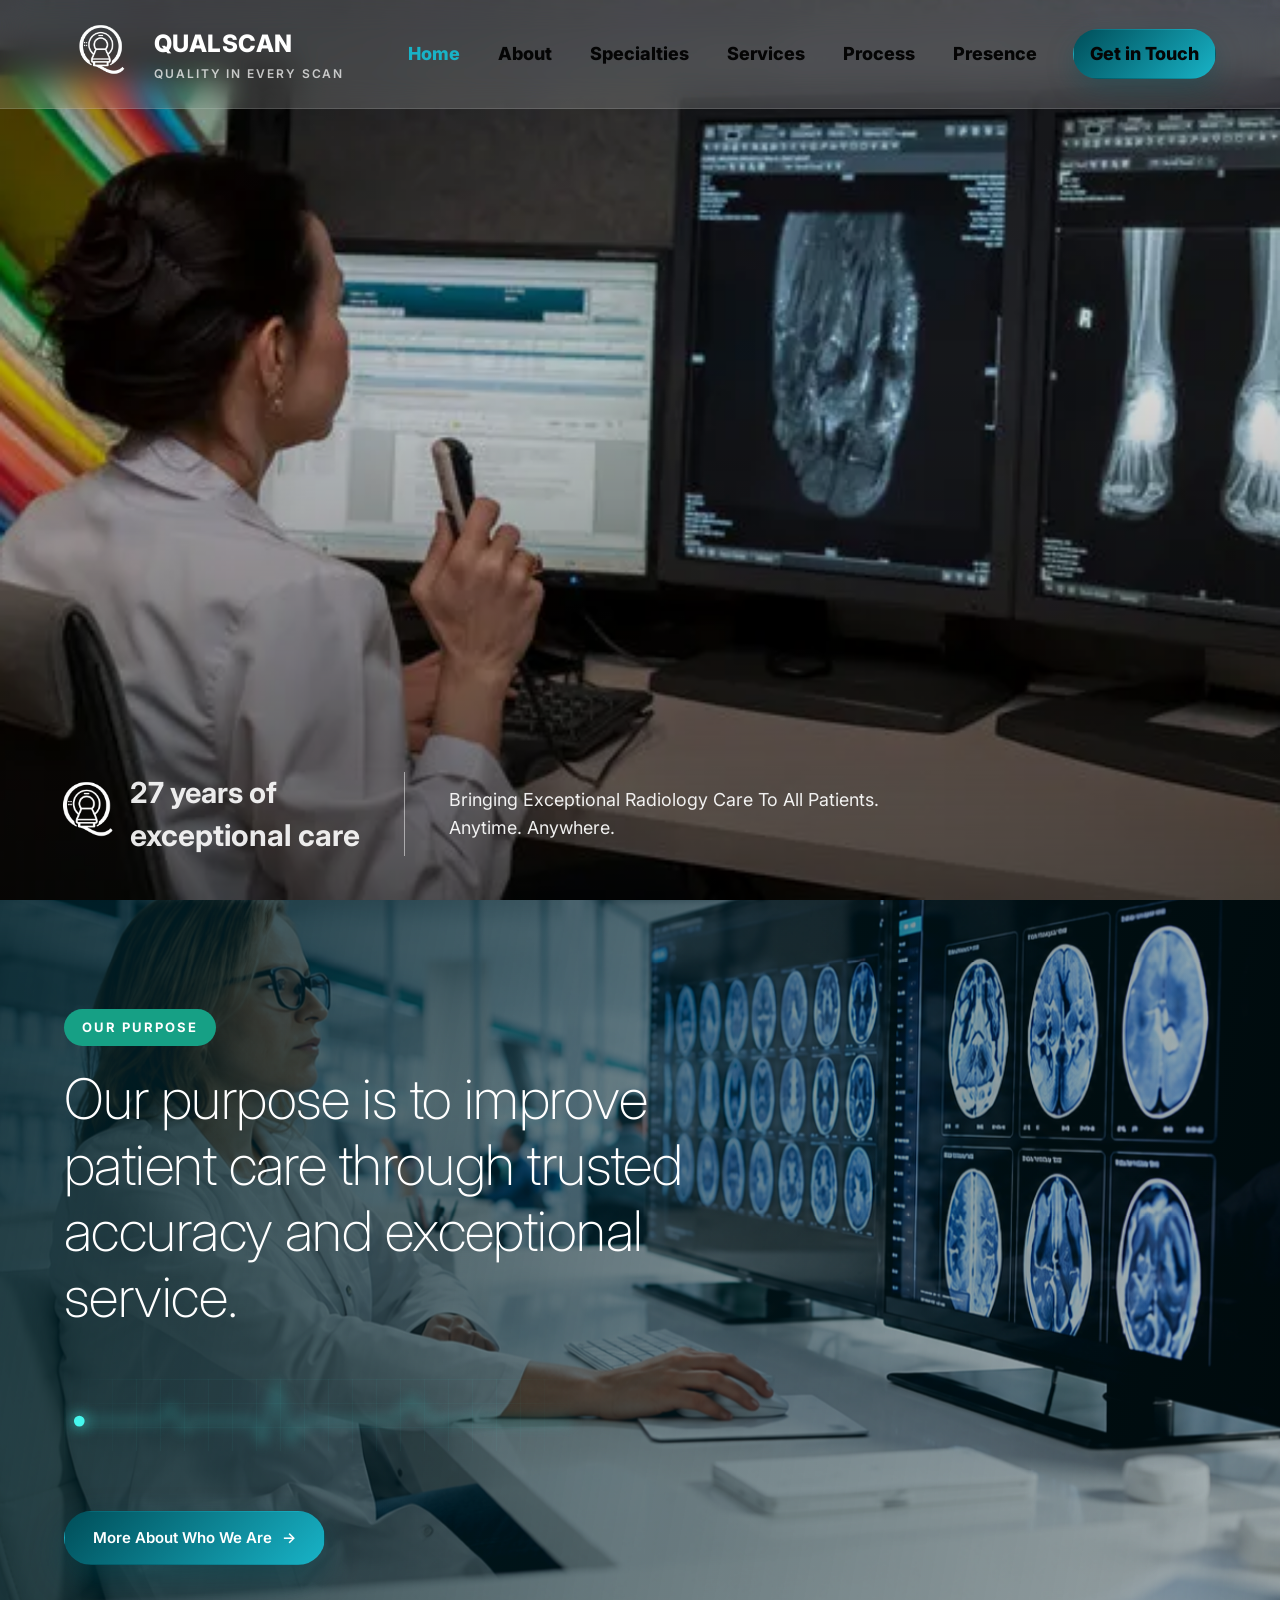
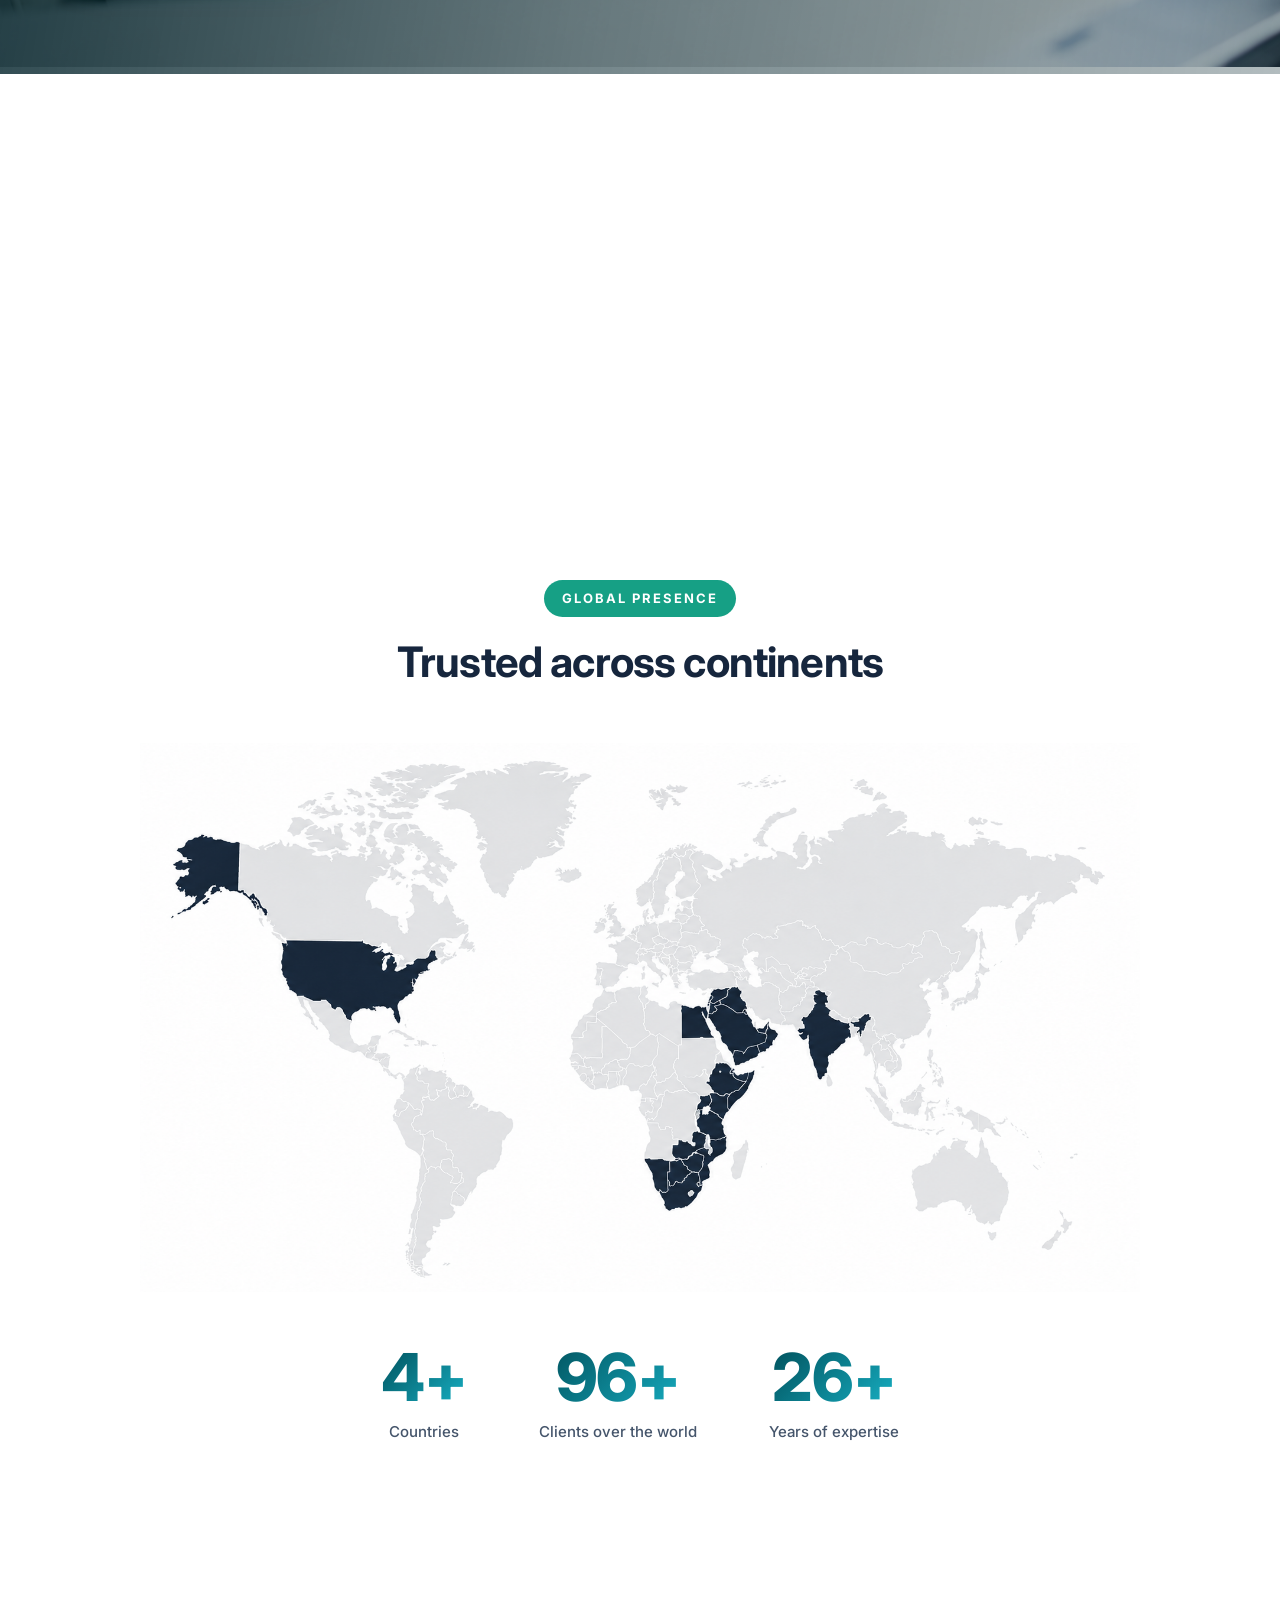
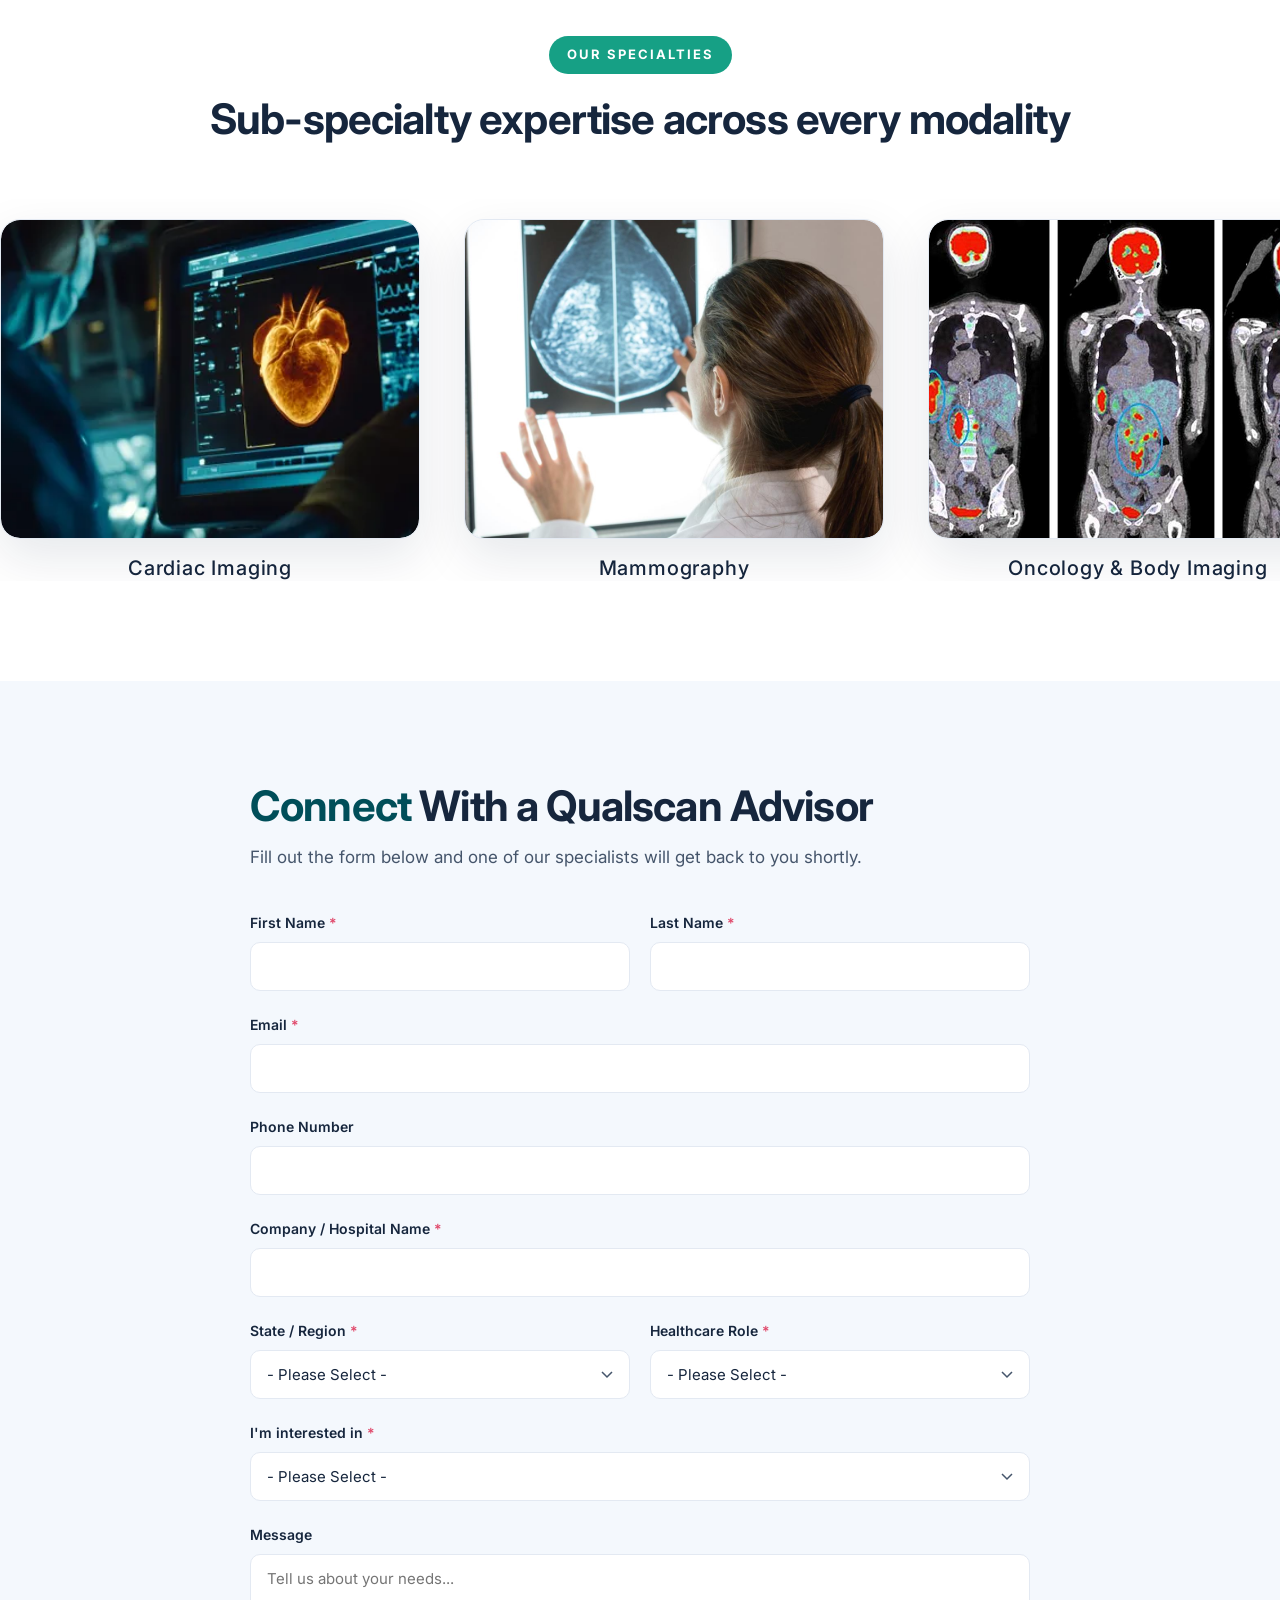
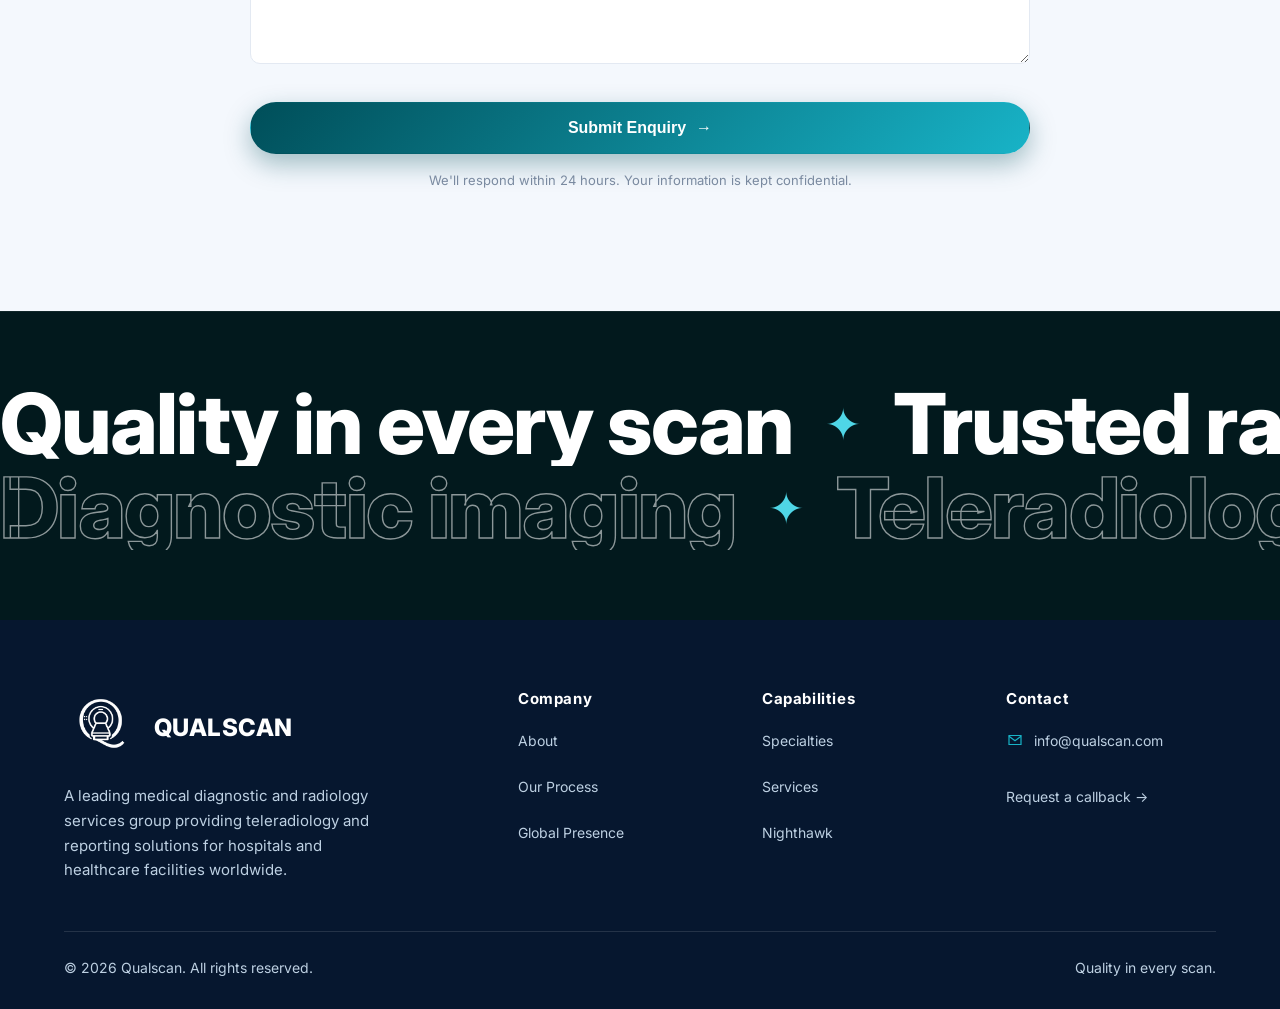
==== index.html @ 41ac0d3b "Remove back-to-top link from index.html Removed the back-to-top link from the body." ====
<!DOCTYPE html>
<html lang="en">
<head>
  <meta charset="UTF-8" />
  <meta name="viewport" content="width=device-width, initial-scale=1.0" />
  <title>Qualscan — Teleradiology & Diagnostic Imaging | Quality in Every Scan</title>
  <meta name="description" content="Qualscan is a leading medical diagnostic and radiology services group providing diagnostic imaging, teleradiology, reporting services and radiology solutions for hospitals and healthcare facilities worldwide." />
  <link rel="preconnect" href="https://fonts.googleapis.com" />
  <link rel="preconnect" href="https://fonts.gstatic.com" crossorigin />
  <link href="https://fonts.googleapis.com/css2?family=Inter:wght@200;300;400;500;600;700;800&display=swap" rel="stylesheet" />
  <link rel="stylesheet" href="css/style.css?v=53" />
</head>
<body>

  <!-- ============ HEADER ============ -->
  <header class="site-header">
    <div class="container nav">
      <a href="index.html" class="brand">
        <span class="brand-mark brand-mark--logo" aria-hidden="true">
          <img src="assets/logo 3.png" alt="Qualscan logo" />
        </span>
        <span>Qualscan<small>Quality in every scan</small></span>
      </a>
      <nav class="nav-links" aria-label="Primary">
        <a href="index.html">Home</a>
        <a href="about.html">About</a>
        <a href="specialties.html">Specialties</a>
        <a href="services.html">Services</a>
        <a href="process.html">Process</a>
        <a href="presence.html">Presence</a>
        <span class="nav-cta"><a class="btn btn--primary" href="contact.html">Get in Touch</a></span>
      </nav>
      <button class="nav-toggle" aria-label="Toggle menu" aria-expanded="false"><span></span><span></span><span></span></button>
    </div>
  </header>

  <!-- ============ HERO (clean, full-brightness video) ============ -->
  <section class="hero hero--clean">
    <div class="hero-media">
      <div class="hero-fallback"></div>
      <video id="heroVideo" autoplay muted loop playsinline webkit-playsinline preload="auto" poster="assets/stock-radiology.webp">
        <source src="assets/0622(1).mp4" type="video/mp4" />
      </video>
    </div>
    <div class="hero-content">
      <div class="anniversary">
        <img src="assets/logo 3.png" alt="Qualscan" />
        <strong>27 years of</strong>
        <span>exceptional care</span>
      </div>
      <div class="hero-rule"></div>
      <p>Bringing Exceptional Radiology Care To All Patients.<br />Anytime. Anywhere.</p>
    </div>
  </section>

  <!-- ============ PARALLAX IMAGE SECTION ============ -->
  <section class="parallax-section" aria-label="Our purpose">
    <div class="parallax-bg" data-parallax style="background-image:url('assets/female-neurology-and-radiology-doctor-studies-brain-scan (2).png')"></div>
    <div class="parallax-veil"></div>
    <div class="container parallax-content">
      <div data-reveal>
        <span class="eyebrow eyebrow--light">Our Purpose</span>
        <h2>Our purpose is to improve patient care through trusted accuracy and exceptional service.</h2>
        <div class="ecg-wrap" aria-label="Cardiac graph line">
          <div class="scan-light"></div>
          <svg viewBox="0 0 680 140" role="img" aria-label="Animated ECG heartbeat line">
            <path class="ecg-glow" d="M20 78 H110 L126 78 L140 58 L156 88 L172 78 H235 L248 78 L260 105 L278 28 L296 104 L315 78 H410 L432 78 L455 48 L482 78 H520 L538 72 L554 78 H640 L660 78"></path>
            <path class="ecg-line" d="M20 78 H110 L126 78 L140 58 L156 88 L172 78 H235 L248 78 L260 105 L278 28 L296 104 L315 78 H410 L432 78 L455 48 L482 78 H520 L538 72 L554 78 H640 L660 78"></path>
            <circle class="pulse-dot" r="7"></circle>
          </svg>
        </div>
        <a href="about.html" class="btn btn--primary parallax-cta">More About Who We Are <span class="arrow">→</span></a>
      </div>
    </div>
  </section>

  <!-- ============ REPORTING EXCELLENCE — premium healthcare stats ============ -->
  <section class="er-stat-section" id="statsSection" aria-label="Company statistics">
    <div class="container">
      <div class="row">
        <div class="stat-item">
          <div class="er-stat-wrap stat-1">
            <span class="er-stat-icon"><svg viewBox="0 0 24 24" fill="none" stroke="currentColor" stroke-width="1.8" stroke-linecap="round" stroke-linejoin="round"><path d="M12 3c3.5 4.5 6 7.5 6 11a6 6 0 0 1-12 0c0-3.5 2.5-6.5 6-11z"/></svg></span>
            <div class="er-stat-content">
              <h3 class="stat-number" data-target="30" data-suffix=" min">0 min</h3>
              <span class="stat-label">Preliminary Wet Reads</span>
            </div>
          </div>
        </div>
        <div class="stat-item">
          <div class="er-stat-wrap stat-2">
            <span class="er-stat-icon"><svg viewBox="0 0 24 24" fill="none" stroke="currentColor" stroke-width="1.8" stroke-linecap="round" stroke-linejoin="round"><path d="M7 3h7l4 4v14H7z"/><path d="M8 12h7M8 16h5"/></svg></span>
            <div class="er-stat-content">
              <h3 class="stat-number" data-target="60" data-suffix=" min">0 min</h3>
              <span class="stat-label">Final Reports</span>
            </div>
          </div>
        </div>
        <div class="stat-item">
          <div class="er-stat-wrap stat-3">
            <span class="er-stat-icon"><svg viewBox="0 0 24 24" fill="none" stroke="currentColor" stroke-width="1.8" stroke-linecap="round" stroke-linejoin="round"><path d="M12 3l7 3v5c0 4.5-3 7.5-7 9-4-1.5-7-4.5-7-9V6z"/></svg></span>
            <div class="er-stat-content">
              <h3 class="stat-number" data-target="24" data-suffix="/7">0/7</h3>
              <span class="stat-label">Emergency Nighthawk Coverage</span>
            </div>
          </div>
        </div>
        <div class="stat-item">
          <div class="er-stat-wrap stat-4">
            <span class="er-stat-icon"><svg viewBox="0 0 24 24" fill="none" stroke="currentColor" stroke-width="1.8" stroke-linecap="round" stroke-linejoin="round"><rect x="4" y="5" width="16" height="16" rx="2"/><path d="M4 10h16M8 3v4M16 3v4"/></svg></span>
            <div class="er-stat-content">
              <h3 class="stat-number" data-target="365" data-suffix="+">0+</h3>
              <span class="stat-label">Days a Year Availability</span>
            </div>
          </div>
        </div>
      </div>
    </div>
  </section>

  <!-- ============ GLOBAL PRESENCE — auto-scrolling map carousel ============ -->
  <section class="section world-section">
    <div class="container">
      <div class="section-head section-head--center" data-reveal>
        <span class="eyebrow">Global Presence</span>
        <h2 class="section-title">Trusted across continents</h2>
      </div>
      <div class="world-map" data-reveal>
        <img src="assets/world map.png" alt="Qualscan global coverage world map" />
      </div>
      <div class="world-stats" data-reveal>
        <div class="world-stat">
          <div class="world-stat__num"><span data-count="4" data-suffix="+">0</span></div>
          <div class="world-stat__label">Countries</div>
        </div>
        <div class="world-stat">
          <div class="world-stat__num"><span data-count="100" data-suffix="+">0</span></div>
          <div class="world-stat__label">Clients over the world</div>
        </div>
        <div class="world-stat">
          <div class="world-stat__num"><span data-count="27" data-suffix="+">0</span></div>
          <div class="world-stat__label">Years of expertise</div>
        </div>
      </div>
    </div>
  </section>

  <!-- ============ SPECIALTIES — auto-scrolling carousel ============ -->
  <section class="section spec-carousel-section">
    <div class="container">
      <div class="section-head section-head--center" data-reveal>
        <span class="eyebrow">Our Specialties</span>
        <h2 class="section-title">Sub-specialty expertise across every modality</h2>
      </div>
    </div>
    <div class="spec-carousel" aria-label="Our specialties">
      <div class="spec-track">
        <!-- First set -->
        <div class="spec-slide">
          <div class="spec-slide__img"><img src="assets/cardiac imaging.webp" alt="Cardiac Imaging" /></div>
          <h3 class="spec-slide__name">Cardiac Imaging</h3>
        </div>
        <div class="spec-slide">
          <div class="spec-slide__img"><img src="assets/Mammography image.jpg" alt="Mammography" /></div>
          <h3 class="spec-slide__name">Mammography</h3>
        </div>
        <div class="spec-slide">
          <div class="spec-slide__img"><img src="assets/Oncology & Body Imaging.jpg" alt="Oncology & Body Imaging" /></div>
          <h3 class="spec-slide__name">Oncology & Body Imaging</h3>
        </div>
        <div class="spec-slide">
          <div class="spec-slide__img"><img src="assets/Musculoskeletal (MSK) image.jpg" alt="Musculoskeletal (MSK)" /></div>
          <h3 class="spec-slide__name">Musculoskeletal (MSK)</h3>
        </div>
        <div class="spec-slide">
          <div class="spec-slide__img"><img src="assets/Neuroradiology image.jpg" alt="Neuroradiology" /></div>
          <h3 class="spec-slide__name">Neuroradiology</h3>
        </div>
        <div class="spec-slide">
          <div class="spec-slide__img"><img src="assets/Radiography image.jpg" alt="Radiography" /></div>
          <h3 class="spec-slide__name">Radiography</h3>
        </div>
        <div class="spec-slide">
          <div class="spec-slide__img"><img src="assets/Ultrasound & Doppler.jpg" alt="Ultrasound & Doppler" /></div>
          <h3 class="spec-slide__name">Ultrasound & Doppler</h3>
        </div>
        <!-- Duplicate set for seamless infinite loop -->
        <div class="spec-slide">
          <div class="spec-slide__img"><img src="assets/cardiac imaging.webp" alt="Cardiac Imaging" /></div>
          <h3 class="spec-slide__name">Cardiac Imaging</h3>
        </div>
        <div class="spec-slide">
          <div class="spec-slide__img"><img src="assets/Mammography image.jpg" alt="Mammography" /></div>
          <h3 class="spec-slide__name">Mammography</h3>
        </div>
        <div class="spec-slide">
          <div class="spec-slide__img"><img src="assets/Oncology & Body Imaging.jpg" alt="Oncology & Body Imaging" /></div>
          <h3 class="spec-slide__name">Oncology & Body Imaging</h3>
        </div>
        <div class="spec-slide">
          <div class="spec-slide__img"><img src="assets/Musculoskeletal (MSK) image.jpg" alt="Musculoskeletal (MSK)" /></div>
          <h3 class="spec-slide__name">Musculoskeletal (MSK)</h3>
        </div>
        <div class="spec-slide">
          <div class="spec-slide__img"><img src="assets/Neuroradiology image.jpg" alt="Neuroradiology" /></div>
          <h3 class="spec-slide__name">Neuroradiology</h3>
        </div>
        <div class="spec-slide">
          <div class="spec-slide__img"><img src="assets/Radiography image.jpg" alt="Radiography" /></div>
          <h3 class="spec-slide__name">Radiography</h3>
        </div>
        <div class="spec-slide">
          <div class="spec-slide__img"><img src="assets/Ultrasound & Doppler.jpg" alt="Ultrasound & Doppler" /></div>
          <h3 class="spec-slide__name">Ultrasound & Doppler</h3>
        </div>
      </div>
    </div>
  </section>

  <!-- ============ LEAD CAPTURE FORM ============ -->
  <section class="section lead-section" id="leadForm">
    <div class="container">
      <div class="lead-wrap" data-reveal>
        <div class="lead-header">
          <h2><span class="highlight">Connect</span> With a Qualscan Advisor</h2>
          <p>Fill out the form below and one of our specialists will get back to you shortly.</p>
        </div>
        <form class="lead-form-grid" id="homeLeadForm" novalidate>
          <div class="form-row">
            <div class="field">
              <label for="lf-fname">First Name <span class="req">*</span></label>
              <input type="text" id="lf-fname" name="first_name" required />
            </div>
            <div class="field">
              <label for="lf-lname">Last Name <span class="req">*</span></label>
              <input type="text" id="lf-lname" name="last_name" required />
            </div>
          </div>
          <div class="field">
            <label for="lf-email">Email <span class="req">*</span></label>
            <input type="email" id="lf-email" name="email" required />
          </div>
          <div class="field">
            <label for="lf-phone">Phone Number</label>
            <input type="tel" id="lf-phone" name="phone" />
          </div>
          <div class="field">
            <label for="lf-company">Company / Hospital Name <span class="req">*</span></label>
            <input type="text" id="lf-company" name="company" required />
          </div>
          <div class="form-row">
            <div class="field">
              <label for="lf-region">State / Region <span class="req">*</span></label>
              <select id="lf-region" name="region" required>
                <option value="" disabled selected>- Please Select -</option>
                <option>India</option>
                <option>Middle East</option>
                <option>Africa</option>
                <option>United States</option>
                <option>Other</option>
              </select>
            </div>
            <div class="field">
              <label for="lf-role">Healthcare Role <span class="req">*</span></label>
              <select id="lf-role" name="role" required>
                <option value="" disabled selected>- Please Select -</option>
                <option>Radiologist</option>
                <option>Hospital Administrator</option>
                <option>Referring Physician</option>
                <option>IT / PACS Manager</option>
                <option>Other</option>
              </select>
            </div>
          </div>
          <div class="field">
            <label for="lf-interest">I'm interested in <span class="req">*</span></label>
            <select id="lf-interest" name="interest" required>
              <option value="" disabled selected>- Please Select -</option>
              <option>Teleradiology Reporting</option>
              <option>Nighthawk / Emergency Coverage</option>
              <option>Sub-specialty Reads</option>
              <option>Full Radiology Outsourcing</option>
              <option>Partnership Enquiry</option>
              <option>Other</option>
            </select>
          </div>
          <div class="field">
            <label for="lf-msg">Message</label>
            <textarea id="lf-msg" name="message" rows="4" placeholder="Tell us about your needs..."></textarea>
          </div>
          <button type="submit" class="btn btn--primary btn--full">Submit Enquiry <span class="arrow">→</span></button>
          <p class="form-note">We'll respond within 24 hours. Your information is kept confidential.</p>
        </form>
        <!-- Success state -->
        <div class="form-success" id="homeFormSuccess">
          <div class="check"><svg viewBox="0 0 24 24" fill="none"><path d="M5 13l4 4L19 7" stroke="currentColor" stroke-width="2.5" stroke-linecap="round" stroke-linejoin="round"/></svg></div>
          <h3>Thank you!</h3>
          <p>Your enquiry has been received. A Qualscan advisor will contact you shortly.</p>
        </div>
      </div>
    </div>
  </section>

  <!-- ============ KINETIC MARQUEE — large animated statement ============ -->
  <section class="marquee-section">
    <div class="marquee" aria-hidden="true">
      <div class="marquee-track">
        <span>Quality in every scan</span><span class="sep">✦</span>
        <span>Trusted radiology</span><span class="sep">✦</span>
        <span>Reporting around the clock</span><span class="sep">✦</span>
        <span>Care without borders</span><span class="sep">✦</span>
        <span>Quality in every scan</span><span class="sep">✦</span>
        <span>Trusted radiology</span><span class="sep">✦</span>
        <span>Reporting around the clock</span><span class="sep">✦</span>
        <span>Care without borders</span><span class="sep">✦</span>
      </div>
    </div>
    <div class="marquee marquee--reverse" aria-hidden="true">
      <div class="marquee-track">
        <span class="outline">Diagnostic imaging</span><span class="sep">✦</span>
        <span class="outline">Teleradiology</span><span class="sep">✦</span>
        <span class="outline">Sub-specialty reads</span><span class="sep">✦</span>
        <span class="outline">Every interaction counts</span><span class="sep">✦</span>
        <span class="outline">Diagnostic imaging</span><span class="sep">✦</span>
        <span class="outline">Teleradiology</span><span class="sep">✦</span>
        <span class="outline">Sub-specialty reads</span><span class="sep">✦</span>
        <span class="outline">Every interaction counts</span><span class="sep">✦</span>
      </div>
    </div>
  </section>

  <!-- ============ FOOTER ============ -->
  <footer class="site-footer">
    <div class="container">
      <div class="footer-grid">
        <div class="footer-about">
          <div class="brand">
            <span class="brand-mark brand-mark--logo" aria-hidden="true"><img src="assets/logo 3.png" alt="Qualscan logo" /></span>
            <span>Qualscan</span>
          </div>
          <p>A leading medical diagnostic and radiology services group providing teleradiology and reporting solutions for hospitals and healthcare facilities worldwide.</p>
        </div>
        <div class="footer-col">
          <h4>Company</h4>
          <a href="about.html">About</a>
          <a href="process.html">Our Process</a>
          <a href="presence.html">Global Presence</a>
        </div>
        <div class="footer-col">
          <h4>Capabilities</h4>
          <a href="specialties.html">Specialties</a>
          <a href="services.html">Services</a>
          <a href="services.html">Nighthawk</a>
        </div>
        <div class="footer-col footer-contact">
          <h4>Contact</h4>
          <a href="mailto:info@qualscan.com"><svg viewBox="0 0 24 24" fill="none"><path d="M4 6h16v12H4z" stroke="currentColor" stroke-width="1.6"/><path d="M4 7l8 6 8-6" stroke="currentColor" stroke-width="1.6"/></svg> info@qualscan.com</a>
          <a href="contact.html" style="margin-top:10px;">Request a callback →</a>
        </div>
      </div>
      <div class="footer-bottom">
        <span>© <span id="year">2026</span> Qualscan. All rights reserved.</span>
        <span>Quality in every scan.</span>
      </div>
    </div>
  </footer>

  <script src="js/main.js?v=18"></script>
  <script src="js/home.js?v=34"></script>
<script>
  document.querySelectorAll(".stat-number[data-target]").forEach(counter => {
    const target = Number(counter.dataset.target);
    const suffix = counter.dataset.suffix || "";
    const duration = 2000;
    const startTime = performance.now();

    function updateCounter(now) {
      const progress = Math.min((now - startTime) / duration, 1);
      const current = Math.floor(progress * target);

      counter.textContent = current + suffix;

      if (progress < 1) {
        requestAnimationFrame(updateCounter);
      } else {
        counter.textContent = target + suffix;
      }
    }

    requestAnimationFrame(updateCounter);
  });
</script>
</body>
</html>
---- css/style.css ----
/* ============================================================
   QUALSCAN — Teleradiology & Diagnostic Imaging
   Global design systemvb
   ============================================================ */

:root {
  /* Brand palette — medical blue / teal */
  --c-navy: #00363e;
  --c-navy-2: #004e59;
  --c-blue: #004e59;
  --c-blue-light: #0a6f7c;
  --c-teal: #18b3c7;
  --c-teal-light: #4fd6e6;
  --c-cyan-glow: #5de0f0;
  --c-ink: #16263d;
  --c-body: #45556b;
  --c-muted: #7a8aa0;
  --c-line: #e3e9f2;
  --c-bg: #ffffff;
  --c-bg-alt: #f4f8fd;
  --c-bg-dark: #02191d;
  --c-white: #ffffff;

  --grad-primary: linear-gradient(135deg, #004e59 0%, #18b3c7 100%);
  --grad-dark: linear-gradient(135deg, #002129 0%, #004e59 100%);
  --grad-glow: linear-gradient(135deg, #0a6f7c 0%, #4fd6e6 100%);

  --shadow-sm: 0 2px 10px rgba(10, 31, 60, 0.06);
  --shadow-md: 0 12px 34px rgba(10, 31, 60, 0.10);
  --shadow-lg: 0 24px 60px rgba(10, 31, 60, 0.16);

  --radius: 16px;
  --radius-sm: 10px;
  --radius-lg: 26px;

  --container: 1200px;
  --ease: cubic-bezier(0.22, 1, 0.36, 1);

  --font: "Inter", "Segoe UI", system-ui, -apple-system, sans-serif;
}

/* ---------- Reset ---------- */
*, *::before, *::after { box-sizing: border-box; }
* { margin: 0; padding: 0; }
html { scroll-behavior: smooth; -webkit-text-size-adjust: 100%; }
body {
  font-family: var(--font);
  color: var(--c-body);
  background: var(--c-bg);
  line-height: 1.65;
  font-size: 16px;
  overflow-x: hidden;
}
img, video { max-width: 100%; display: block; }
a { color: inherit; text-decoration: none; }
ul { list-style: none; }
h1, h2, h3, h4 { color: var(--c-ink); line-height: 1.18; font-weight: 700; }

/* ---------- Layout ---------- */
.container { width: 100%; max-width: var(--container); margin: 0 auto; padding: 0 24px; }
.section { padding: 96px 0; position: relative; }
.section--alt { background: var(--c-bg-alt); }
.section--dark { background: var(--grad-dark); color: #c8d6ea; }
.section--dark h1, .section--dark h2, .section--dark h3, .section--dark h4 { color: #fff; }

.eyebrow {
  display: inline-block;
  background: #16a085;
  color: white;
  font-weight: 700;
  font-size: 13px;
  letter-spacing: 2px;
  text-transform: uppercase;
  padding: 8px 18px;
  border-radius: 999px;
  margin-bottom: 20px;
}

.eyebrow::before {
  display: none;
}
.section-title { font-size: clamp(28px, 4vw, 42px); margin-bottom: 18px; letter-spacing: -0.02em; }
.section-lead { font-size: 18px; color: var(--c-body); max-width: 720px; }
.section-head { margin-bottom: 56px; }
.section-head--center { text-align: center; }
.section-head--center .section-lead { margin-inline: auto; }

/* ---------- Buttons ---------- */
.btn {
  display: inline-flex; align-items: center; gap: 10px;
  font-weight: 600; font-size: 15px; padding: 14px 28px;
  border-radius: 999px; border: 1.5px solid transparent;
  cursor: pointer; transition: all 0.3s var(--ease); white-space: nowrap;
}
.btn--primary { background: var(--grad-primary); color: #fff; box-shadow: 0 10px 26px rgba(0, 78, 89, 0.35); }
.btn--primary:hover { transform: translateY(-3px); box-shadow: 0 16px 36px rgba(0, 78, 89, 0.45); }
.btn--ghost { background: transparent; color: #fff; border-color: rgba(255,255,255,0.55); }
.btn--ghost:hover { background: rgba(255,255,255,0.12); border-color: #fff; }
.btn--outline { background: transparent; color: var(--c-blue); border-color: var(--c-blue); }
.btn--outline:hover { background: var(--c-blue); color: #fff; }
.btn .arrow { transition: transform 0.3s var(--ease); }
.btn:hover .arrow { transform: translateX(4px); }

/* ============================================================
   Header / Navigation
   ============================================================ */
.site-header {
  position: fixed; top: 0; left: 0; right: 0; z-index: 1000;
  transition: background 0.35s var(--ease), box-shadow 0.35s var(--ease), padding 0.35s var(--ease);
  padding: 16px 0;
  /* Glassmorphism: semi-transparent + blurred, no color tint */
  background: rgba(255, 255, 255, 0.16);
  -webkit-backdrop-filter: blur(16px) saturate(140%);
  backdrop-filter: blur(16px) saturate(140%);
  border-bottom: 1px solid rgba(255, 255, 255, 0.14);
  
}
@media (min-width: 941px) {
  .site-header.header--solid {
    background: rgba(255, 255, 255, 0.28);
    border-bottom-color: rgba(0, 78, 89, 0.12);
    box-shadow: 0 8px 24px rgba(10, 31, 60, 0.08);
  }
}
.site-header.is-scrolled {
   background: rgba(255, 255, 255, 0.72);
  -webkit-backdrop-filter: blur(18px) saturate(150%);
  backdrop-filter: blur(18px) saturate(150%);
  box-shadow: var(--shadow-sm);
  border-bottom-color: rgba(0, 78, 89, 0.10);
  padding: 12px 0;
}
.nav { display: flex; align-items: center; justify-content: space-between; }
.brand { display: flex; align-items: center; gap: 14px; font-weight: 800; font-size: 24px; letter-spacing: 0.02em; color: #fff; text-transform: uppercase; }
.is-scrolled .brand, .header--solid .brand { color: var(--c-navy); }
.brand-mark {
  width: 40px; height: 40px; border-radius: 11px; display: grid; place-items: center;
  background: var(--grad-primary); color: #fff; box-shadow: 0 8px 18px rgba(0,78,89,0.4);
}
.brand-mark svg { width: 22px; height: 22px; }
/* Logo shown directly on the teal bar — no white box */
.brand-mark--logo { background: transparent; padding: 0; overflow: visible; box-shadow: none; width: 76px; height: 76px; border-radius: 0; }
.brand-mark--logo img { width: 100%; height: 100%; object-fit: contain; display: block; }
.brand small { display: block; font-size: 12px; font-weight: 600; letter-spacing: 0.16em; text-transform: uppercase; opacity: 0.72; }

.nav-links { display: flex; align-items: center; gap: 6px; }
.nav-links a {
  font-size: 18px; font-weight: 800; color: #050505;
  padding: 9px 16px; border-radius: 999px; transition: all 0.25s var(--ease);
}
.is-scrolled .nav-links a, .header--solid .nav-links a { color: #050505; }
.nav-links a:hover, .nav-links a.active { color: var(--c-teal); }
.is-scrolled .nav-links a.active, .header--solid .nav-links a.active { color: var(--c-blue); }
.nav-cta { margin-left: 14px; }

.nav-toggle {
  display: none; width: 44px; height: 44px; border: none; background: transparent;
  cursor: pointer; flex-direction: column; gap: 5px; align-items: center; justify-content: center;
}
.nav-toggle span { width: 24px; height: 2px; background: #fff; border-radius: 2px; transition: all 0.3s var(--ease); }
.is-scrolled .nav-toggle span, .header--solid .nav-toggle span { background: var(--c-navy); }
.nav-toggle.is-open span:nth-child(1) { transform: translateY(7px) rotate(45deg); }
.nav-toggle.is-open span:nth-child(2) { opacity: 0; }
.nav-toggle.is-open span:nth-child(3) { transform: translateY(-7px) rotate(-45deg); }

@media (max-width: 940px) {
  .nav-toggle { display: flex; }
  /* Header stays teal while the menu is open */
  .site-header.menu-open { background: #fff; box-shadow: var(--shadow-sm); }
  .site-header.menu-open .brand { color: var(--c-navy); }
  .site-header.menu-open .nav-toggle span { background: var(--c-navy); }

  /* Solid full-width dropdown that slides down from below the header bar */
  .nav-links {
    position: fixed; top: 70px; left: 0; right: 0;
    background: #fff;
    flex-direction: column; align-items: stretch; gap: 2px;
    padding: 16px 24px 28px;
    box-shadow: 0 18px 40px rgba(10,31,60,0.16);
    border-top: 1px solid var(--c-line);
    transform: translateY(-130%);
    transition: transform 0.4s var(--ease);
    z-index: 998;
    max-height: calc(100vh - 70px);
    overflow-y: auto;
  }
  .nav-links.is-open { transform: translateY(0); }
  .nav-links a { color: #050505; padding: 14px 16px; border-radius: 12px; font-size: 18px; font-weight: 800; }
  .nav-links a:hover { background: var(--c-bg-alt); }
  .nav-cta { margin: 12px 0 0; }
  .nav-cta .btn { width: 100%; justify-content: center; }
}

/* ============================================================
   Hero
   ============================================================ */
.hero { position: relative; min-height: 100vh; display: flex; align-items: center; color: #fff; overflow: hidden; }
.hero-media { position: absolute; inset: 0; z-index: 0; }
.hero-media video, .hero-media img { width: 100%; height: 100%; object-fit: cover; }
.hero-media video { animation: heroZoom 24s ease-in-out infinite alternate; }
@keyframes heroZoom { from { transform: scale(1); } to { transform: scale(1.09); } }
@media (prefers-reduced-motion: reduce) { .hero-media video { animation: none; } }
.hero-media::after {
  content: ""; position: absolute; inset: 0;
  background: linear-gradient(115deg, rgba(0,33,41,0.92) 0%, rgba(0,33,41,0.72) 42%, rgba(0,78,89,0.45) 100%);
}
.hero-fallback {
  position: absolute; inset: 0;
  background: var(--grad-dark);
  background-image: linear-gradient(135deg, rgba(0,33,41,0.55), rgba(0,78,89,0.45)), url('../assets/stock-radiology.webp');
  background-size: cover;
  background-position: center;
  background-repeat: no-repeat;
}

/* Home hero — centered headline + bottom logo/anniversary block */
.hero--clean { display: block; align-items: initial; min-height: 100vh; }
.hero--clean .hero-fallback { display: none; }
.hero--clean .hero-media::after {
  background: linear-gradient(to bottom, rgba(0,0,0,0.30) 0%, rgba(0,0,0,0.12) 40%, rgba(0,0,0,0.62) 100%);
}
.hero--clean .scroll-cue { display: none; }

/* Centered headline (middle) */
.hero-title {
  position: absolute; z-index: 2;
  left: 50%; top: 50%;
  transform: translate(-50%, -50%);
  width: calc(100% - 56px);
  margin: 0;
  color: rgba(255,255,255,0.9);
  font-size: clamp(40px, 8vw, 92px);
  line-height: 1.18;
  font-weight: 300;
  letter-spacing: 0.12em;
  text-align: center;
  text-transform: uppercase;
  text-shadow: 0 0 18px rgba(255,255,255,0.4);
  opacity: 0;
  animation: heroFade 1.2s var(--ease) 0.2s forwards;
}

/* Bottom block: logo + anniversary + rule + tagline */
.hero-content {
  position: absolute; z-index: 2;
  left: 46px; right: 46px; bottom: 44px;
  display: flex; align-items: center; gap: 44px;
  opacity: 0;
  animation: heroIn 1s var(--ease) 0.45s forwards;
}
.anniversary {
  flex-shrink: 0;
  display: grid;
  grid-template-columns: 84px 1fr;
  align-items: center;
  color: rgba(255,255,255,0.9);
  line-height: 0.95;
}
.anniversary img { grid-row: span 2; width: 84px; height: 84px; object-fit: contain; }
.anniversary strong, .anniversary span { display: block; font-size: 29px; font-weight: 700; line-height: 1.0; }
.anniversary span { font-size: 30px; }
.hero-rule { width: 1px; align-self: stretch; min-height: 84px; background: rgba(255,255,255,0.5); }
.hero-content p { max-width: 480px; margin: 0; font-size: clamp(16px, 1.4vw, 19px); line-height: 1.55; color: rgba(255,255,255,0.92); }

@keyframes heroIn { from { opacity: 0; transform: translateY(26px); } to { opacity: 1; transform: none; } }
@keyframes heroFade { from { opacity: 0; } to { opacity: 1; } }
@media (prefers-reduced-motion: reduce) {
  .hero-title, .hero-content { opacity: 1; animation: none; }
}
.scroll-cue { position: absolute; bottom: 28px; left: 50%; transform: translateX(-50%); z-index: 2; color: rgba(255,255,255,0.7); font-size: 12px; letter-spacing: 0.2em; text-transform: uppercase; display: flex; flex-direction: column; align-items: center; gap: 10px; }
.scroll-cue .mouse { width: 22px; height: 36px; border: 2px solid rgba(255,255,255,0.5); border-radius: 12px; position: relative; }
.scroll-cue .mouse::before { content: ""; position: absolute; top: 6px; left: 50%; transform: translateX(-50%); width: 4px; height: 7px; background: #fff; border-radius: 2px; animation: wheel 1.8s infinite; }
@keyframes wheel { 0% { opacity: 0; transform: translate(-50%, 0); } 40% { opacity: 1; } 100% { opacity: 0; transform: translate(-50%, 12px); } }
@keyframes pulse { 0% { box-shadow: 0 0 0 0 rgba(79,214,230,0.7); } 70% { box-shadow: 0 0 0 12px rgba(79,214,230,0); } 100% { box-shadow: 0 0 0 0 rgba(79,214,230,0); } }

/* ============================================================
   Page hero (inner pages)
   ============================================================ */
.page-hero { position: relative; padding: 170px 0 80px; background: var(--grad-dark); color: #fff; overflow: hidden; }
.page-hero::before { content:""; position:absolute; right:-120px; top:-120px; width:420px; height:420px; background: radial-gradient(circle, rgba(24,179,199,0.35), transparent 70%); }
.page-hero::after { content:""; position:absolute; left:-100px; bottom:-160px; width:380px; height:380px; background: radial-gradient(circle, rgba(0,78,89,0.4), transparent 70%); }
.page-hero .container { position: relative; z-index: 2; }
.page-hero h1 { color:#fff; font-size: clamp(32px, 5vw, 52px); letter-spacing:-0.02em; margin-bottom:16px; }
.page-hero p { font-size: 18px; color: rgba(255,255,255,0.8); max-width: 640px; }
.breadcrumb { font-size: 13px; letter-spacing: 0.06em; color: rgba(255,255,255,0.6); margin-bottom: 18px; text-transform: uppercase; }
.breadcrumb a:hover { color: var(--c-teal-light); }

/* ============================================================
   Cards & grids
   ============================================================ */
.grid { display: grid; gap: 26px; }
.grid--2 { grid-template-columns: repeat(2, 1fr); }
.grid--3 { grid-template-columns: repeat(3, 1fr); }
.grid--4 { grid-template-columns: repeat(4, 1fr); }
@media (max-width: 960px) { .grid--3, .grid--4 { grid-template-columns: repeat(2, 1fr); } }
@media (max-width: 640px) { .grid--2, .grid--3, .grid--4 { grid-template-columns: 1fr; } }

.card {
  background: #fff; border: 1px solid var(--c-line); border-radius: var(--radius);
  padding: 32px; transition: transform 0.4s var(--ease), box-shadow 0.4s var(--ease), border-color 0.4s var(--ease);
  height: 100%;
}
.card:hover { transform: translateY(-6px); box-shadow: var(--shadow-md); border-color: transparent; }
.card .icon {
  width: 56px; height: 56px; border-radius: 14px; display: grid; place-items: center;
  background: linear-gradient(135deg, rgba(0,78,89,0.12), rgba(24,179,199,0.12)); color: var(--c-blue);
  margin-bottom: 20px;
}
.card .icon svg { width: 28px; height: 28px; }
.card h3 { font-size: 20px; margin-bottom: 10px; }
.card p { font-size: 15px; color: var(--c-body); }

/* Subspecialty card image banner */
.card .card-media {
  margin: -32px -32px 22px;
  height: 190px;
  overflow: hidden;
  border-radius: var(--radius) var(--radius) 0 0;
  background: linear-gradient(135deg, rgba(0,78,89,0.10), rgba(24,179,199,0.10));
}
.card .card-media img {
  width: 100%;
  height: 100%;
  object-fit: cover;
  display: block;
  transition: transform 0.6s var(--ease);
}
.card:hover .card-media img { transform: scale(1.06); }

.feature-list { display: grid; gap: 14px; margin-top: 18px; }
.feature-list li { display: flex; gap: 12px; align-items: flex-start; font-size: 15px; }
.feature-list li svg { width: 20px; height: 20px; flex-shrink: 0; color: var(--c-teal); margin-top: 2px; }

/* Split content */
.split { display: grid; grid-template-columns: 1fr 1fr; gap: 64px; align-items: center; }
@media (max-width: 900px) { .split { grid-template-columns: 1fr; gap: 36px; } }
.media-frame { position: relative; border-radius: var(--radius-lg); overflow: hidden; box-shadow: var(--shadow-lg); aspect-ratio: 4/3; background: var(--grad-primary); }
.media-frame img { width:100%; height:100%; object-fit: cover; }
.media-frame .ph { position:absolute; inset:0; display:grid; place-items:center; color: rgba(255,255,255,0.85); }
.media-frame .ph svg { width: 84px; height: 84px; opacity: 0.85; }

/* Stat band */
.statband { display: grid; grid-template-columns: repeat(4,1fr); gap: 30px; text-align: center; }
@media (max-width: 700px){ .statband { grid-template-columns: repeat(2,1fr); } }
.statband .num { font-size: 44px; font-weight: 800; letter-spacing: -0.02em; background: var(--grad-glow); -webkit-background-clip: text; background-clip: text; -webkit-text-fill-color: transparent; }
.statband .lbl { font-size: 14px; color: rgba(255,255,255,0.72); }

/* Pills */
.pill-row { display:flex; flex-wrap:wrap; gap: 10px; margin-top: 8px; }
.pill { font-size: 13px; font-weight: 600; padding: 7px 15px; border-radius: 999px; background: rgba(0,78,89,0.08); color: var(--c-blue); }

/* ============================================================
   CTA band
   ============================================================ */
.cta-band { background: var(--grad-primary); color: #fff; border-radius: var(--radius-lg); padding: 60px; text-align: center; position: relative; overflow: hidden; }
.cta-band::before { content:""; position:absolute; inset:0; background: radial-gradient(circle at 80% 20%, rgba(255,255,255,0.18), transparent 50%); }
.cta-band > * { position: relative; z-index: 1; }
.cta-band h2 { color:#fff; font-size: clamp(26px, 3.5vw, 38px); margin-bottom: 14px; }
.cta-band p { color: rgba(255,255,255,0.9); font-size: 18px; max-width: 600px; margin: 0 auto 30px; }
.cta-band .btn--primary { background: #fff; color: var(--c-blue); box-shadow: 0 12px 30px rgba(0,0,0,0.18); }
@media (max-width:600px){ .cta-band { padding: 40px 24px; } }

/* ============================================================
   Footer
   ============================================================ */
.site-footer { background: var(--c-bg-dark); color: #9fb2cc; padding: 72px 0 32px; }
.footer-grid { display: grid; grid-template-columns: 1.6fr 1fr 1fr 1fr; gap: 40px; margin-bottom: 48px; }
@media (max-width: 860px){ .footer-grid { grid-template-columns: 1fr 1fr; gap: 32px; } }
@media (max-width: 520px){ .footer-grid { grid-template-columns: 1fr; } }
.site-footer .brand { color:#fff; margin-bottom: 18px; }
.footer-about p { font-size: 15px; max-width: 320px; }
.footer-col h4 { color:#fff; font-size: 15px; letter-spacing: 0.04em; margin-bottom: 18px; }
.footer-col a, .footer-col li { display:block; font-size: 14px; padding: 6px 0; transition: color 0.25s var(--ease); }
.footer-col a:hover { color: var(--c-teal-light); }
.footer-contact a { display: flex; gap: 10px; align-items: center; }
.footer-contact svg { width: 18px; height: 18px; color: var(--c-teal); }
.footer-bottom { border-top: 1px solid rgba(255,255,255,0.1); padding-top: 26px; display:flex; flex-wrap:wrap; gap:16px; justify-content: space-between; font-size: 13px; }

/* ============================================================
   Scroll reveal
   ============================================================ */
[data-reveal] { opacity: 0; transform: translateY(34px); transition: opacity 0.7s var(--ease), transform 0.7s var(--ease); }
[data-reveal].is-visible { opacity: 1; transform: none; }
[data-reveal][data-delay="1"] { transition-delay: 0.1s; }
[data-reveal][data-delay="2"] { transition-delay: 0.2s; }
[data-reveal][data-delay="3"] { transition-delay: 0.3s; }
[data-reveal][data-delay="4"] { transition-delay: 0.4s; }
@media (prefers-reduced-motion: reduce) {
  [data-reveal] { opacity: 1 !important; transform: none !important; }
  html { scroll-behavior: auto; }
}


/* ============================================================
   Journey timeline (About)
   ============================================================ */
.journey { position: relative; max-width: 900px; margin: 0 auto; }
.journey::before { content:""; position:absolute; left: 28px; top: 0; bottom: 0; width: 2px; background: var(--c-line); }
@media (min-width: 760px){ .journey::before { left: 50%; transform: translateX(-50%); } }
.journey-item { position: relative; padding-left: 78px; margin-bottom: 46px; }
@media (min-width: 760px){
  .journey-item { width: 50%; padding-left: 0; }
  .journey-item:nth-child(odd) { left: 0; padding-right: 60px; text-align: right; }
  .journey-item:nth-child(even) { left: 50%; padding-left: 60px; }
}
.journey-dot {
  position: absolute; left: 16px; top: 4px; width: 26px; height: 26px; border-radius: 50%;
  background: var(--grad-primary); border: 4px solid #fff; box-shadow: 0 0 0 3px rgba(0,78,89,0.2); z-index: 2;
}
@media (min-width: 760px){
  .journey-item:nth-child(odd) .journey-dot { left: auto; right: -13px; }
  .journey-item:nth-child(even) .journey-dot { left: -13px; }
}
.journey-year { font-size: 30px; font-weight: 800; background: var(--grad-primary); -webkit-background-clip: text; background-clip: text; -webkit-text-fill-color: transparent; margin-bottom: 6px; }
.journey-card { background:#fff; border:1px solid var(--c-line); border-radius: var(--radius); padding: 22px 24px; box-shadow: var(--shadow-sm); }
.journey-card h3 { font-size: 18px; margin-bottom: 6px; }
.journey-card p { font-size: 14px; }

/* ============================================================
   Process page — scroll-triggered animated timeline
   ============================================================ */
.process-wrap { position: relative; max-width: 860px; margin: 0 auto; }
/* Connector line that draws itself */
.process-track { position: absolute; left: 39px; top: 20px; bottom: 20px; width: 4px; background: var(--c-line); border-radius: 4px; overflow: hidden; }
@media (max-width: 640px){ .process-track { left: 27px; } }
.process-progress {
  position: absolute; left: 0; top: 0; width: 100%; height: var(--progress, 0%);
  background: var(--grad-primary); border-radius: 4px;
  box-shadow: 0 0 16px rgba(24,179,199,0.6); transition: height 0.2s linear;
}
.process-step {
  position: relative; display: grid; grid-template-columns: 80px 1fr; gap: 26px; align-items: flex-start;
  padding-bottom: 56px;
  opacity: 0; transform: translateY(40px);
  transition: opacity 0.7s var(--ease), transform 0.7s var(--ease);
}
@media (max-width: 640px){ .process-step { grid-template-columns: 56px 1fr; gap: 16px; } }
.process-step:last-child { padding-bottom: 0; }
.process-step.is-active { opacity: 1; transform: none; }
.process-badge {
  width: 80px; height: 80px; border-radius: 50%; display: grid; place-items: center;
  font-size: 28px; font-weight: 800; color: var(--c-muted);
  background: #fff; border: 3px solid var(--c-line); position: relative; z-index: 2;
  transition: all 0.5s var(--ease);
}
@media (max-width: 640px){ .process-badge { width: 56px; height: 56px; font-size: 20px; } }
.process-step.is-active .process-badge {
  color: #fff; background: var(--grad-primary); border-color: transparent;
  box-shadow: 0 0 0 0 rgba(24,179,199,0.55); animation: badgePulse 2.2s ease-in-out infinite;
}
@keyframes badgePulse {
  0%   { box-shadow: 0 0 0 0 rgba(24,179,199,0.5); }
  70%  { box-shadow: 0 0 0 18px rgba(24,179,199,0); }
  100% { box-shadow: 0 0 0 0 rgba(24,179,199,0); }
}
.process-card {
  background:#fff; border:1px solid var(--c-line); border-radius: var(--radius);
  padding: 26px 30px; box-shadow: var(--shadow-sm); margin-top: 6px;
  transition: box-shadow 0.5s var(--ease), border-color 0.5s var(--ease), transform 0.5s var(--ease);
}
.process-step.is-active .process-card { box-shadow: var(--shadow-md); border-color: rgba(24,179,199,0.4); }
.process-card .step-tag { font-size: 12px; font-weight: 700; letter-spacing: 0.14em; text-transform: uppercase; color: var(--c-teal); }
.process-card h3 { font-size: 21px; margin: 6px 0 8px; }
.process-card p { font-size: 15px; color: var(--c-body); }

/* ============================================================
   Geographic presence — scroll-driven map swipe
   ============================================================ */
.geo-sticky { position: relative; }
.geo-stage {
  position: sticky; top: 0; height: 100vh; display: flex; align-items: center;
  overflow: hidden; background: var(--grad-dark); color: #fff;
}
.geo-map-track {
  position: absolute; inset: 0; display: flex; align-items: center;
  will-change: transform;
}
.geo-map {
  position: absolute; inset: 0; opacity: 0.5;
  background-position: center; background-repeat: no-repeat; background-size: cover;
}
.geo-map svg { width: 200%; height: 100%; }
.geo-content { position: relative; z-index: 3; width: 100%; }
.geo-panels { display: flex; width: 100%; }
.geo-panel {
  min-width: 100%; padding: 0 6vw; opacity: 0.15; transition: opacity 0.5s var(--ease);
}
.geo-panel.is-active { opacity: 1; }
.geo-panel .geo-index { font-size: 14px; letter-spacing: 0.2em; color: var(--c-teal-light); text-transform: uppercase; }
.geo-panel h2 { color:#fff; font-size: clamp(34px, 6vw, 68px); letter-spacing: -0.02em; margin: 10px 0 18px; }
.geo-panel p { font-size: 18px; color: rgba(255,255,255,0.82); max-width: 460px; }
.geo-panel .pill { background: rgba(255,255,255,0.12); color:#fff; }
.geo-panel .pill-row { margin-top: 22px; }
.geo-progress { position: absolute; bottom: 36px; left: 6vw; right: 6vw; z-index: 4; display:flex; gap: 12px; }
.geo-progress .seg { flex: 1; height: 4px; border-radius: 4px; background: rgba(255,255,255,0.2); overflow: hidden; }
.geo-progress .seg span { display:block; height:100%; width:0%; background: var(--grad-glow); transition: width 0.2s linear; }
.geo-hint { position:absolute; top: 110px; left: 50%; transform: translateX(-50%); z-index:4; font-size: 12px; letter-spacing:0.18em; text-transform:uppercase; color: rgba(255,255,255,0.6); display:flex; align-items:center; gap:10px; }
.geo-hint .swipe-ico { width: 40px; height: 20px; }

/* Static fallback grid for geo (mobile / reduced motion) */
.geo-fallback { display: none; }
@media (max-width: 760px), (prefers-reduced-motion: reduce) {
  .geo-sticky { display: none; }
  .geo-fallback { display: grid; }
}

/* ============================================================
   Contact + lead form
   ============================================================ */
.contact-grid { display: grid; grid-template-columns: 0.85fr 1.15fr; gap: 56px; align-items: start; }
@media (max-width: 880px){ .contact-grid { grid-template-columns: 1fr; gap: 40px; } }
.contact-info .contact-item { display: flex; gap: 16px; align-items: flex-start; margin-bottom: 26px; }
.contact-info .contact-item .ic { width: 48px; height: 48px; border-radius: 12px; background: linear-gradient(135deg, rgba(0,78,89,0.12), rgba(24,179,199,0.12)); display:grid; place-items:center; color: var(--c-blue); flex-shrink:0; }
.contact-info .contact-item .ic svg { width: 22px; height: 22px; }
.contact-info .contact-item h4 { font-size: 16px; margin-bottom: 2px; }
.contact-info .contact-item a, .contact-info .contact-item p { font-size: 15px; color: var(--c-body); }
.contact-info .contact-item a:hover { color: var(--c-blue); }

.lead-form { background:#fff; border:1px solid var(--c-line); border-radius: var(--radius-lg); padding: 38px; box-shadow: var(--shadow-md); }
.lead-form h3 { font-size: 24px; margin-bottom: 6px; }
.lead-form > p { font-size: 15px; margin-bottom: 26px; }
.form-row { display: grid; grid-template-columns: 1fr 1fr; gap: 18px; }
@media (max-width: 540px){ .form-row { grid-template-columns: 1fr; } }
.field { margin-bottom: 18px; }
.field label { display:block; font-size: 13px; font-weight: 600; color: var(--c-ink); margin-bottom: 7px; }
.field label .req { color: #e0496b; }
.field input, .field select, .field textarea {
  width: 100%; font-family: inherit; font-size: 15px; color: var(--c-ink);
  padding: 13px 15px; border: 1.5px solid var(--c-line); border-radius: var(--radius-sm);
  background: var(--c-bg-alt); transition: border-color 0.25s var(--ease), box-shadow 0.25s var(--ease), background 0.25s;
}
.field input:focus, .field select:focus, .field textarea:focus {
  outline: none; border-color: var(--c-blue); background: #fff; box-shadow: 0 0 0 4px rgba(0,78,89,0.12);
}
.field textarea { resize: vertical; min-height: 120px; }
.field .err { display:none; font-size: 12px; color: #e0496b; margin-top: 6px; }
.field.invalid input, .field.invalid select, .field.invalid textarea { border-color: #e0496b; background: #fff5f7; }
.field.invalid .err { display: block; }
.lead-form .btn--primary { width: 100%; justify-content: center; margin-top: 6px; }
.form-success {
  display: none; text-align: center; padding: 20px 0;
}
.form-success.show { display: block; }
.form-success .check { width: 64px; height: 64px; margin: 0 auto 18px; border-radius: 50%; background: var(--grad-primary); display:grid; place-items:center; color:#fff; }
.form-success .check svg { width: 32px; height: 32px; }
.form-success h3 { color: var(--c-ink); }
.form-note { font-size: 12px; color: var(--c-muted); margin-top: 14px; text-align: center; }


/* ============================================================
   HOME — clean full-brightness video hero with lower tagline
   ============================================================ */
.hero--clean .hero-media::after {
  display: block;
}
/* Mobile hero: video block with centered headline, content below on dark bg */
@media (max-width: 768px) {
  .hero--clean {
    min-height: 100dvh;
    height: 100dvh;
    display: block;
    overflow: hidden;
    background: #000;
    position: relative;
  }

  .hero--clean .hero-media {
    position: absolute;
    inset: 0;
    width: 100%;
    height: 100%;
    overflow: hidden;
  }

  .hero--clean .hero-media video {
    position: absolute;
    top: 50%;
    left: 50%;
    width: 100%;
    height: 100%;
    object-fit: cover;
    object-position: center;
    transform: translate(-50%, -50%);
    animation: none;
  }

  .hero--clean .hero-media::after {
    background: linear-gradient(to bottom, rgba(0,0,0,0.12) 0%, rgba(0,0,0,0.18) 58%, #000 82%, #000 100%);
  }

  .hero-title {
    top: 39vh;
    font-size: clamp(30px, 9vw, 48px);
    letter-spacing: 0.14em;
  }

  .hero-content {
    position: absolute;
    left: 24px;
    right: 24px;
    bottom: 34px;
    display: block;
    padding: 0;
    z-index: 3;
  }

  .anniversary { grid-template-columns: 66px 1fr; max-width: 260px; }
  .anniversary img { width: 66px; height: 66px; }
  .anniversary strong, .anniversary span { font-size: 22px; line-height: 1.05; }
  .anniversary span { font-size: 22px; }
  .hero-rule { width: 100%; height: 1px; min-height: 0; align-self: auto; margin: 12px 0 12px; }
  .hero-content p { max-width: 320px; font-size: 13px; line-height: 1.32; margin: 0; }
}

/* ============================================================
   PURPOSE — scroll-reveal word text + animated background
   ============================================================ */
.purpose { position: relative; overflow: hidden; background: linear-gradient(180deg, #001E22 0%, #002A30 40%, #00363E 75%, #003C46 100%); color: #fff; padding: 120px 0 130px; }
.purpose-bg { position: absolute; inset: 0; z-index: 0; overflow: hidden; }
/* Organic blob SVGs — morphing shapes with floating motion */
.purpose-bg .blob {
  position: absolute;
  opacity: 0.9;
  will-change: transform;
}
.purpose-bg .blob--1 {
  width: 55%; top: -15%; left: -10%;
  animation: blobFloat1 18s ease-in-out infinite;
}
.purpose-bg .blob--2 {
  width: 50%; top: 10%; right: -12%;
  animation: blobFloat2 22s ease-in-out infinite;
}
.purpose-bg .blob--3 {
  width: 45%; bottom: -18%; left: 25%;
  animation: blobFloat3 20s ease-in-out infinite;
}
.purpose-bg .blob--4 {
  width: 60%; top: 20%; left: 10%;
  animation: blobFloat4 26s ease-in-out infinite;
}
@keyframes blobFloat1 {
  0%, 100% { transform: translate(0, 0) rotate(0deg); }
  33% { transform: translate(40px, 30px) rotate(5deg); }
  66% { transform: translate(-20px, 50px) rotate(-3deg); }
}
@keyframes blobFloat2 {
  0%, 100% { transform: translate(0, 0) rotate(0deg); }
  33% { transform: translate(-35px, 40px) rotate(-4deg); }
  66% { transform: translate(25px, -30px) rotate(6deg); }
}
@keyframes blobFloat3 {
  0%, 100% { transform: translate(0, 0) rotate(0deg); }
  33% { transform: translate(30px, -40px) rotate(4deg); }
  66% { transform: translate(-40px, 20px) rotate(-5deg); }
}
@keyframes blobFloat4 {
  0%, 100% { transform: translate(0, 0) scale(1) rotate(0deg); }
  33% { transform: translate(-20px, 30px) scale(1.05) rotate(3deg); }
  66% { transform: translate(30px, -20px) scale(0.95) rotate(-2deg); }
}
@media (prefers-reduced-motion: reduce) {
  .purpose-bg .blob { animation: none; }
  .purpose-bg .blob path animate { display: none; }
}
.purpose .container { position: relative; z-index: 2; }
.purpose-intro {
  font-size: clamp(16px, 2vw, 21px); color: rgba(255,255,255,0.82); max-width: 720px;
  margin: 0 auto 48px; text-align: center; line-height: 1.7;
}
.purpose-statement {
  color: #fff; font-size: clamp(36px, 7vw, 80px); font-weight: 200; line-height: 1.15;
  letter-spacing: -0.01em; max-width: 1000px;
}
.purpose-statement .word {
  display: inline-block; opacity: 0.16; transform: translateY(6px);
  transition: opacity 0.4s var(--ease), transform 0.4s var(--ease), color 0.4s var(--ease);
}
.purpose-statement .word.lit {
  opacity: 1; transform: none; color: #fff; -webkit-text-fill-color: #fff;
}
@media (prefers-reduced-motion: reduce) {
  .purpose-statement .word { opacity: 1; transform: none; }
}
.purpose-link {
  display: inline-flex; align-items: center; gap: 12px; margin-top: 48px;
  font-size: 18px; font-weight: 400; color: rgba(255,255,255,0.55);
  letter-spacing: 0.01em; transition: color 0.3s var(--ease);
}
.purpose-link:hover { color: #fff; }
.purpose-link .arrow { font-size: 24px; transition: transform 0.3s var(--ease); }
.purpose-link:hover .arrow { transform: translateX(6px); }

/* ============================================================
   PARALLAX image section
   ============================================================ */
.parallax-section { position: relative; min-height: 86vh; display: flex; align-items: center; overflow: hidden; color: #fff; }
.parallax-bg {
  position: absolute; inset: -12% 0; z-index: 0;
  background-size: cover; background-position: center; will-change: transform;
}
.parallax-veil { position: absolute; inset: 0; z-index: 1; background: linear-gradient(100deg, rgba(0,33,41,0.86) 0%, rgba(0,33,41,0.55) 50%, rgba(0,33,41,0.30) 100%); }
.parallax-content { position: relative; z-index: 2; }
.parallax-content > div { max-width: 620px; }
.parallax-content h2 { color: #fff; font-size: clamp(30px, 5vw, 56px); font-weight: 200; letter-spacing: -0.01em; margin-bottom: 0; line-height: 1.18; }
.parallax-cta {
  margin-top: 30px;
  box-shadow: 0 14px 34px rgba(0,78,89,0.45);
}
.parallax-content p { font-size: clamp(16px, 2vw, 19px); color: rgba(255,255,255,0.85); max-width: 540px; }

/* Cardiac ECG line (transparent background) */
.ecg-wrap {
  position: relative;
  width: 100%;
  max-width: 520px;
  height: 120px;
  margin: 24px 0 6px;
  overflow: hidden;
}
.ecg-wrap::before {
  content: "";
  position: absolute;
  inset: 24px 0;
  background-image:
    linear-gradient(rgba(70,247,238,.08) 1px, transparent 1px),
    linear-gradient(90deg, rgba(70,247,238,.08) 1px, transparent 1px);
  background-size: 24px 24px;
  opacity: .45;
  -webkit-mask-image: linear-gradient(90deg, transparent, #000 16%, #000 84%, transparent);
  mask-image: linear-gradient(90deg, transparent, #000 16%, #000 84%, transparent);
}
.ecg-wrap svg { position: relative; width: 100%; height: 100%; overflow: visible; }
.ecg-glow, .ecg-line { fill: none; stroke-linecap: round; stroke-linejoin: round; }
.ecg-glow { stroke: #46f7ee; stroke-width: 10; opacity: .18; filter: blur(8px); }
.ecg-line {
  stroke: #46f7ee; stroke-width: 3.5;
  filter: drop-shadow(0 0 8px #46f7ee);
  stroke-dasharray: 1000; stroke-dashoffset: 1000;
  animation: drawLine 2.8s ease-in-out infinite;
}
.pulse-dot {
  fill: #46f7ee;
  filter: drop-shadow(0 0 10px #46f7ee);
  offset-path: path("M20 78 H110 L126 78 L140 58 L156 88 L172 78 H235 L248 78 L260 105 L278 28 L296 104 L315 78 H410 L432 78 L455 48 L482 78 H520 L538 72 L554 78 H640 L660 78");
  animation: moveDot 2.8s ease-in-out infinite;
}
.scan-light {
  position: absolute; top: 50%; left: 0;
  width: 120px; height: 90px;
  transform: translate(-130px, -50%);
  background: linear-gradient(90deg, transparent, rgba(70,247,238,.3), transparent);
  filter: blur(18px);
  animation: scan 2.8s ease-in-out infinite;
  pointer-events: none;
}
@keyframes drawLine { to { stroke-dashoffset: 0; } }
@keyframes moveDot { from { offset-distance: 0%; } to { offset-distance: 100%; } }
@keyframes scan { to { transform: translate(calc(100vw + 130px), -50%); } }
@media (prefers-reduced-motion: reduce) {
  .ecg-line, .pulse-dot, .scan-light { animation: none; }
  .ecg-line { stroke-dashoffset: 0; }
}

/* Mobile: text on top of the section */
@media (max-width: 768px) {
  .parallax-section { align-items: flex-start; min-height: 0; padding: 22px 0 40px; }
  .parallax-content > div { max-width: 100%; }
  .ecg-wrap { margin-inline: auto; }
}
.eyebrow--light { color: white; }
.eyebrow--light::before { display: none; }

/* ============================================================
   HEALTHCARE STATISTICS — premium scroll-triggered stat cards
   ============================================================ */
.stats-section {
  background: var(--c-bg-alt);
  padding: 120px 0;
}
.stats-grid {
  display: grid;
  grid-template-columns: repeat(4, 1fr);
  gap: 28px;
}
@media (max-width: 980px) { .stats-grid { grid-template-columns: repeat(2, 1fr); } }
@media (max-width: 560px) { .stats-grid { grid-template-columns: 1fr; max-width: 380px; margin: 0 auto; } }

.stats-card {
  background: #fff;
  border: 1px solid var(--c-line);
  border-radius: 22px;
  padding: 52px 28px 44px;
  text-align: center;
  box-shadow: 0 4px 16px rgba(10, 31, 60, 0.06);
  opacity: 0;
  transform: translateY(80px);
  transition:
    opacity 1s cubic-bezier(0.22, 1, 0.36, 1),
    transform 1s cubic-bezier(0.22, 1, 0.36, 1),
    box-shadow 0.3s ease,
    border-color 0.3s ease;
  will-change: transform, opacity;
  position: relative;
  overflow: hidden;
}

/* Subtle gradient accent on top edge */
.stats-card::before {
  content: "";
  position: absolute;
  top: 0; left: 15%; right: 15%;
  height: 3px;
  background: var(--grad-primary);
  border-radius: 0 0 4px 4px;
  opacity: 0;
  transition: opacity 0.3s ease;
}
.stats-card:hover::before { opacity: 1; }

/* Visible state — triggered by IntersectionObserver */
.stats-card.is-visible {
  opacity: 1;
  transform: translateY(0);
}

/* Hover: lift + shadow expansion */
.stats-card:hover {
  transform: translateY(-8px);
  box-shadow:
    0 24px 56px rgba(10, 31, 60, 0.10),
    0 8px 20px rgba(0, 78, 89, 0.06);
  border-color: rgba(0, 78, 89, 0.12);
}
.stats-card.is-visible:hover {
  transform: translateY(-8px);
}

/* Number — large, bold, gradient focal point */
.stats-card__number {
  font-size: clamp(46px, 6vw, 66px);
  font-weight: 800;
  letter-spacing: -0.03em;
  line-height: 1;
  background: var(--grad-primary);
  -webkit-background-clip: text;
  background-clip: text;
  -webkit-text-fill-color: transparent;
  margin-bottom: 14px;
}

/* Label — clean, readable, beneath the metric */
.stats-card__label {
  font-size: 15px;
  color: var(--c-body);
  font-weight: 500;
  line-height: 1.45;
  max-width: 200px;
  margin: 0 auto;
}

/* Staggered reveal — 0.15s cascade left to right */
.stats-card[data-card]:nth-child(1).is-visible { transition-delay: 0s; }
.stats-card[data-card]:nth-child(2).is-visible { transition-delay: 0.15s; }
.stats-card[data-card]:nth-child(3).is-visible { transition-delay: 0.30s; }
.stats-card[data-card]:nth-child(4).is-visible { transition-delay: 0.45s; }

/* Accessibility: no animation if reduced-motion */
@media (prefers-reduced-motion: reduce) {
  .stats-card { opacity: 1; transform: none; transition: none; }
  .stats-card:hover { transform: none; }
}


/* ============================================================
   MAP CAROUSEL — infinite auto-scrolling region showcase
   ============================================================ */
.map-carousel-section {
  overflow: hidden;
  background: var(--c-bg-dark);
  color: #fff;
  padding-bottom: 100px;
}
.map-carousel-section .section-title { color: #fff; }
.map-carousel-section .section-lead { color: rgba(255,255,255,0.7); }
.map-carousel-section .eyebrow { color: white; }
.map-carousel-section .eyebrow::before { display: none; }

.map-carousel {
  position: relative;
  width: 100%;
  overflow: hidden;
  padding: 20px 0 0;
}
/* Soft edge fade for depth */
.map-carousel::before,
.map-carousel::after {
  content: "";
  position: absolute;
  top: 0; bottom: 0;
  width: 120px;
  z-index: 2;
  pointer-events: none;
}
.map-carousel::before {
  left: 0;
  background: linear-gradient(to right, var(--c-bg-dark), transparent);
}
.map-carousel::after {
  right: 0;
  background: linear-gradient(to left, var(--c-bg-dark), transparent);
}

.map-track {
  display: flex;
  gap: 60px;
  animation: mapScroll 14s linear infinite;
  width: max-content;
}
@keyframes mapScroll {
  0% { transform: translateX(0); }
  100% { transform: translateX(-50%); }
}
/* Pause on hover for accessibility/interaction */
.map-carousel:hover .map-track {
  animation-play-state: paused;
}

.map-slide {
  flex-shrink: 0;
  width: 520px;
  text-align: center;
  transition: transform 0.4s var(--ease), opacity 0.4s var(--ease);
}
.map-slide:hover {
  transform: scale(1.02);
}

.map-slide__img {
  width: 100%;
  height: 380px;
  border-radius: 20px;
  overflow: hidden;
  position: relative;
  background: rgba(255,255,255,0.04);
  border: 1px solid rgba(255,255,255,0.08);
  display: flex;
  align-items: center;
  justify-content: center;
  padding: 20px;
  transition: border-color 0.3s var(--ease), box-shadow 0.3s var(--ease);
}
.map-slide:hover .map-slide__img {
  border-color: rgba(24,179,199,0.3);
  box-shadow: 0 12px 40px rgba(24,179,199,0.12);
}
.map-slide__img img {
  max-width: 100%;
  max-height: 100%;
  object-fit: contain;
  filter: brightness(0.95) contrast(1.05);
  transition: filter 0.3s var(--ease);
}
.map-slide:hover .map-slide__img img {
  filter: brightness(1.1) contrast(1.1);
}

.map-slide__name {
  margin-top: 20px;
  font-size: 24px;
  font-weight: 300;
  letter-spacing: 0.14em;
  text-transform: uppercase;
  color: rgba(255,255,255,0.85);
  transition: color 0.3s var(--ease);
}
.map-slide:hover .map-slide__name {
  color: var(--c-teal-light);
}

/* Responsive: full-width cards on mobile */
@media (max-width: 640px) {
  .map-slide { width: 85vw; }
  .map-slide__img { height: 280px; padding: 16px; }
  .map-slide__name { font-size: 18px; }
  .map-track { gap: 32px; animation-duration: 10s; }
}

/* Reduced motion: no scrolling, static display */
@media (prefers-reduced-motion: reduce) {
  .map-track { animation: none; flex-wrap: wrap; justify-content: center; }
  .map-slide { width: 200px; }
}


/* ============================================================
   SPECIALTIES CAROUSEL — infinite auto-scroll (reverse direction)
   ============================================================ */
.spec-carousel-section {
  overflow: hidden;
  background: var(--c-bg);
  padding-bottom: 100px;
}

.spec-carousel {
  position: relative;
  width: 100%;
  overflow: hidden;
  padding: 20px 0 0;
}

.spec-track {
  display: flex;
  gap: 44px;
  animation: specScroll 18s linear infinite;
  width: max-content;
}
@keyframes specScroll {
  0% { transform: translateX(0); }
  100% { transform: translateX(-50%); }
}
/* Pause on hover */
.spec-carousel:hover .spec-track {
  animation-play-state: paused;
}

.spec-slide {
  flex-shrink: 0;
  width: 420px;
  text-align: center;
  transition: transform 0.4s var(--ease);
}
.spec-slide:hover {
  transform: scale(1.03);
}

.spec-slide__img {
  width: 100%;
  height: 320px;
  border-radius: 20px;
  overflow: hidden;
  background: var(--c-bg-alt);
  border: 1px solid var(--c-line);
  display: flex;
  align-items: center;
  justify-content: center;
  transition: border-color 0.3s var(--ease), box-shadow 0.3s var(--ease);
}
.spec-slide:hover .spec-slide__img {
  border-color: rgba(0,78,89,0.25);
  box-shadow: 0 16px 48px rgba(0,78,89,0.10);
}
.spec-slide__img img {
  width: 100%;
  height: 100%;
  object-fit: cover;
  border-radius: 19px;
  transition: transform 0.4s var(--ease);
}
.spec-slide:hover .spec-slide__img img {
  transform: scale(1.05);
}

.spec-slide__name {
  margin-top: 18px;
  font-size: 20px;
  font-weight: 500;
  letter-spacing: 0.04em;
  color: var(--c-ink);
  transition: color 0.3s var(--ease);
}
.spec-slide:hover .spec-slide__name {
  color: var(--c-blue);
}

/* Responsive */
@media (max-width: 640px) {
  .spec-slide { width: 80vw; }
  .spec-slide__img { height: 240px; }
  .spec-slide__name { font-size: 17px; }
  .spec-track { gap: 24px; animation-duration: 12s; }
}

/* Reduced motion */
@media (prefers-reduced-motion: reduce) {
  .spec-track { animation: none; flex-wrap: wrap; justify-content: center; gap: 20px; }
  .spec-slide { width: 280px; }
}


/* ============================================================
   LEAD CAPTURE FORM — home page (no image, form-focused)
   ============================================================ */
.lead-section {
  background: var(--c-bg-alt);
  padding: 100px 0 120px;
}
.lead-wrap {
  max-width: 780px;
  margin: 0 auto;
}
.lead-header {
  margin-bottom: 40px;
}
.lead-header h2 {
  font-size: clamp(28px, 4vw, 42px);
  letter-spacing: -0.02em;
  margin-bottom: 12px;
}
.lead-header h2 .highlight {
  color: var(--c-blue);
}
.lead-header p {
  font-size: 17px;
  color: var(--c-body);
}

.lead-form-grid .form-row {
  display: grid;
  grid-template-columns: 1fr 1fr;
  gap: 20px;
}
@media (max-width: 540px) {
  .lead-form-grid .form-row { grid-template-columns: 1fr; }
}
.lead-form-grid .field {
  margin-bottom: 22px;
}
.lead-form-grid .field label {
  display: block;
  font-size: 14px;
  font-weight: 600;
  color: var(--c-ink);
  margin-bottom: 8px;
}
.lead-form-grid .field label .req {
  color: #e0496b;
}
.lead-form-grid .field input,
.lead-form-grid .field select,
.lead-form-grid .field textarea {
  width: 100%;
  font-family: inherit;
  font-size: 15px;
  color: var(--c-ink);
  padding: 14px 16px;
  border: 1.5px solid var(--c-line);
  border-radius: var(--radius-sm);
  background: #fff;
  transition: border-color 0.25s var(--ease), box-shadow 0.25s var(--ease);
}
.lead-form-grid .field input:focus,
.lead-form-grid .field select:focus,
.lead-form-grid .field textarea:focus {
  outline: none;
  border-color: var(--c-blue);
  box-shadow: 0 0 0 4px rgba(0,78,89,0.10);
}
.lead-form-grid .field textarea {
  resize: vertical;
  min-height: 110px;
}
.lead-form-grid .field select {
  appearance: none;
  background-image: url("data:image/svg+xml,%3Csvg xmlns='http://www.w3.org/2000/svg' width='12' height='8'%3E%3Cpath d='M1 1l5 5 5-5' stroke='%2345556b' stroke-width='1.5' fill='none'/%3E%3C/svg%3E");
  background-repeat: no-repeat;
  background-position: right 16px center;
  padding-right: 40px;
}
.lead-form-grid .field.invalid input,
.lead-form-grid .field.invalid select,
.lead-form-grid .field.invalid textarea {
  border-color: #e0496b;
  background: #fff5f7;
}

.btn--full {
  width: 100%;
  justify-content: center;
  padding: 16px 28px;
  font-size: 16px;
  margin-top: 8px;
}

.lead-section .form-note {
  font-size: 13px;
  color: var(--c-muted);
  margin-top: 16px;
  text-align: center;
}

.lead-section .form-success {
  display: none;
  text-align: center;
  padding: 40px 0;
}
.lead-section .form-success.show {
  display: block;
}
.lead-section .form-success .check {
  width: 72px; height: 72px;
  margin: 0 auto 20px;
  border-radius: 50%;
  background: var(--grad-primary);
  display: grid;
  place-items: center;
  color: #fff;
}
.lead-section .form-success .check svg {
  width: 36px; height: 36px;
}
.lead-section .form-success h3 {
  font-size: 24px;
  margin-bottom: 8px;
}
.lead-section .form-success p {
  font-size: 16px;
  color: var(--c-body);
}


/* ============================================================
   CAROUSEL GRAPHICS — premium scan/float/signal effects
   ============================================================ */
.spec-track {
  animation-duration: 32s;
}

.spec-slide {
  perspective: 900px;
}

.spec-slide:nth-child(odd) .spec-slide__img {
  animation: diagnosticFloatA 5.6s ease-in-out infinite;
}

.spec-slide:nth-child(even) .spec-slide__img {
  animation: diagnosticFloatB 6.4s ease-in-out infinite;
}

.spec-slide__img {
  position: relative;
  isolation: isolate;
  box-shadow:
    0 18px 50px rgba(10,31,60,0.10),
    inset 0 0 0 1px rgba(255,255,255,0.65);
  transition:
    transform 0.55s var(--ease),
    border-color 0.35s var(--ease),
    box-shadow 0.35s var(--ease);
}

.spec-slide__img::before {
  content: "";
  position: absolute;
  inset: 0;
  z-index: 2;
  pointer-events: none;
  background:
    linear-gradient(90deg, transparent 0%, rgba(93,224,240,0.00) 32%, rgba(93,224,240,0.40) 48%, rgba(255,255,255,0.55) 50%, rgba(93,224,240,0.32) 54%, transparent 72%),
    repeating-linear-gradient(180deg, rgba(255,255,255,0.00) 0 18px, rgba(93,224,240,0.10) 19px 20px);
  mix-blend-mode: screen;
  opacity: 0.52;
  transform: translateX(-115%);
  animation: scanBeam 4.8s ease-in-out infinite;
}

.spec-slide__img::after {
  content: "";
  position: absolute;
  inset: 12px;
  z-index: 3;
  border: 1px solid rgba(93,224,240,0.36);
  border-radius: 14px;
  pointer-events: none;
  opacity: 0;
  transform: scale(0.98);
  transition: opacity 0.35s var(--ease), transform 0.35s var(--ease);
}

.spec-slide__img img {
  filter: saturate(0.96) contrast(1.02);
  transition: transform 0.7s var(--ease), filter 0.35s var(--ease);
}

.spec-slide:hover {
  transform: translateY(-10px) scale(1.025);
}

.spec-slide:hover .spec-slide__img {
  animation-play-state: paused;
  border-color: rgba(0,78,89,0.38);
  box-shadow:
    0 26px 70px rgba(10,31,60,0.16),
    0 0 0 1px rgba(24,179,199,0.12),
    0 0 48px rgba(0,78,89,0.12);
}

.spec-slide:hover .spec-slide__img::after {
  opacity: 1;
  transform: scale(1);
}

.spec-slide:hover .spec-slide__img img {
  transform: scale(1.09);
  filter: saturate(1.08) contrast(1.08) brightness(1.03);
}

.spec-slide:hover .spec-slide__name {
  transform: translateY(-2px);
  text-shadow: 0 12px 28px rgba(0,78,89,0.18);
}

/* Country / map slide graphics — drifting grid + pulsing signal */
.map-slide__img::before {
  content: "";
  position: absolute;
  inset: 0;
  z-index: 2;
  pointer-events: none;
  background:
    repeating-linear-gradient(0deg, rgba(79,214,230,0.00) 0 23px, rgba(79,214,230,0.07) 24px 25px),
    repeating-linear-gradient(90deg, rgba(79,214,230,0.00) 0 23px, rgba(79,214,230,0.07) 24px 25px);
  background-size: 72px 72px, 72px 72px;
  opacity: 0.5;
  animation: globalGridDrift 9s linear infinite;
}

.map-slide__img::after {
  content: "";
  position: absolute;
  left: 50%; top: 50%;
  width: 12px; height: 12px;
  margin: -6px 0 0 -6px;
  z-index: 3;
  border-radius: 50%;
  background: #5de0f0;
  box-shadow: 0 0 0 0 rgba(79,214,230,0.48), 0 0 22px rgba(79,214,230,0.75);
  pointer-events: none;
  animation: mapSignalPulse 2.4s ease-in-out infinite;
}

@keyframes globalGridDrift {
  from { background-position: 0 0, 0 0; }
  to { background-position: 72px 72px, 72px 72px; }
}

@keyframes radarSweep {
  to { transform: rotate(360deg); }
}

@keyframes mapSignalPulse {
  0% { opacity: 0.9; box-shadow: 0 0 0 0 rgba(79,214,230,0.48), 0 0 22px rgba(79,214,230,0.75); }
  70% { opacity: 0.95; box-shadow: 0 0 0 24px rgba(79,214,230,0), 0 0 34px rgba(79,214,230,0.65); }
  100% { opacity: 0.9; box-shadow: 0 0 0 0 rgba(79,214,230,0), 0 0 22px rgba(79,214,230,0.75); }
}

@keyframes diagnosticFloatA {
  0%, 100% { transform: translateY(0); }
  50% { transform: translateY(-8px); }
}

@keyframes diagnosticFloatB {
  0%, 100% { transform: translateY(-6px); }
  50% { transform: translateY(4px); }
}

@keyframes scanBeam {
  0%, 36% { transform: translateX(-115%); opacity: 0; }
  48% { opacity: 0.62; }
  66%, 100% { transform: translateX(115%); opacity: 0; }
}

@media (max-width: 640px) {
  .map-track { animation-duration: 22s; }
  .spec-track { animation-duration: 24s; }
  .spec-slide:nth-child(odd) .spec-slide__img,
  .spec-slide:nth-child(even) .spec-slide__img { animation: none; }
}
.scroll-down-cue {
  width: 76px;
  height: 76px;
  border: 1px solid rgba(24, 179, 199, 0.45);
  border-radius: 50%;
  display: grid;
  place-items: center;
  position: relative;
  margin: 40px auto 54px;
  color: #18b3c7;
  background: rgba(0, 78, 89, 0.08);
  box-shadow: 0 0 24px rgba(24, 179, 199, 0.2), inset 0 0 18px rgba(24, 179, 199, 0.12);
}

.scroll-down-cue span {
  position: absolute;
  width: 18px;
  height: 18px;
  border-right: 4px solid currentColor;
  border-bottom: 4px solid currentColor;
  transform: rotate(45deg);
  animation: scrollCueMove 1.5s ease-in-out infinite;
}

.scroll-down-cue span:first-child {
  top: 21px;
}

.scroll-down-cue span:last-child {
  top: 33px;
  animation-delay: 0.18s;
}

@keyframes scrollCueMove {
  0%, 100% {
    opacity: 0.35;
    transform: translateY(-4px) rotate(45deg);
  }

  50% {
    opacity: 1;
    transform: translateY(4px) rotate(45deg);
  }
}

@media (prefers-reduced-motion: reduce) {
  .map-slide__img::before,
  .map-slide__img::after,
  .spec-slide__img::before,
  .spec-slide:nth-child(odd) .spec-slide__img,
  .spec-slide:nth-child(even) .spec-slide__img {
    animation: none;
  }
}


/* ============================================================
   GLOBAL PRESENCE — world map (white section)
   ============================================================ */
.world-section { background: #fff; }
.world-section .eyebrow { color: #ffffff; }
.world-section .eyebrow::before { display: none; }
.world-section .section-title { color: var(--c-ink); }
.world-map {
  max-width: 1000px;
  margin: 44px auto 0;
  position: relative;
}
.world-map img {
  width: 100%;
  height: auto;
  display: block;
}
.world-stats {
  display: flex;
  flex-wrap: wrap;
  justify-content: center;
  gap: 40px 72px;
  margin-top: 52px;
}
.world-stat { text-align: center; }
.world-stat__num {
  font-size: clamp(40px, 6vw, 66px);
  font-weight: 800;
  letter-spacing: -0.02em;
  line-height: 1;
  background: var(--grad-primary);
  -webkit-background-clip: text;
  background-clip: text;
  -webkit-text-fill-color: transparent;
}
.world-stat__label {
  margin-top: 10px;
  font-size: 15px;
  color: var(--c-body);
  font-weight: 500;
}
@media (max-width: 600px) {
  .world-map { margin-top: 30px; }
  .world-stats { gap: 30px 44px; margin-top: 38px; }
}

/* ============================================================
   KINETIC MARQUEE — large animated statement
   ============================================================ */
.marquee-section {
  background: var(--c-bg-dark);
  padding: 70px 0;
  overflow: hidden;
  border-top: 1px solid rgba(255,255,255,0.06);
}
.marquee {
  display: flex;
  overflow: hidden;
  user-select: none;
}
.marquee-track {
  display: flex;
  align-items: center;
  gap: 32px;
  white-space: nowrap;
  flex-shrink: 0;
  min-width: 100%;
  animation: marqueeScroll 28s linear infinite;
}
.marquee--reverse .marquee-track {
  animation-direction: reverse;
  animation-duration: 34s;
}
.marquee-track span {
  font-size: clamp(34px, 7vw, 84px);
  font-weight: 800;
  letter-spacing: -0.02em;
  line-height: 1;
  color: #fff;
}
.marquee-track .outline {
  color: transparent;
  -webkit-text-stroke: 1.4px rgba(255,255,255,0.55);
}
.marquee-track .sep {
  color: var(--c-teal-light);
  font-weight: 400;
  font-size: clamp(22px, 4vw, 44px);
}
@keyframes marqueeScroll {
  from { transform: translateX(0); }
  to { transform: translateX(-50%); }
}
@media (prefers-reduced-motion: reduce) {
  .marquee-track { animation: none; }
}

/* Mobile world map */
@media (max-width: 640px) {
  .world-map { margin-top: 32px; }
  .region-pill { font-size: 13px; padding: 8px 16px; }
  .marquee-section { padding: 44px 0; }
}


/* ============================================================
   STAGGERED STATS REVEAL — drop-down blocks
   ============================================================ */
.er-stat-section {
  --er-primary: #004e59;
  --er-white: #ffffff;
  width: 100%;
  overflow: hidden;
  background: var(--er-white);
}
.er-stat-section .row {
  display: grid;
  grid-template-columns: repeat(4, minmax(0, 1fr));
  align-items: start;
  column-gap: 18px;
}
.er-stat-section .stat-item { min-width: 0; }
.er-stat-wrap {
  background: var(--er-primary);
  border-bottom-left-radius: 2.2rem;
  border-bottom-right-radius: 2.2rem;
  border-top-right-radius: 0;
  padding: 1.8rem 10% 2.6rem;
  transform: translateY(-100%);
  display: flex;
  flex-direction: column;
  align-items: center;
  justify-content: flex-start;
  text-align: center;
  will-change: transform;
}

.er-stat-wrap.stat-1 { height: clamp(215px, 30vh, 245px); }
.er-stat-wrap.stat-2 { height: clamp(260px, 37vh, 300px); }
.er-stat-wrap.stat-3 { height: clamp(305px, 44vh, 355px); }
.er-stat-wrap.stat-4 { height: clamp(350px, 51vh, 410px); }
/* Stat card icon — top center */
.er-stat-wrap { position: relative; }
.er-stat-icon {
  flex-shrink: 0;
  width: 66px; height: 66px;
  border-radius: 50%;
  background: rgba(255,255,255,0.14);
  display: grid; place-items: center;
  color: #fff;
  margin-bottom: 14px;
}
.er-stat-icon svg { width: 32px; height: 32px; }
.er-stat-content {
  opacity: 0;
  text-align: center;
  transform: translateY(40%);
  width: 100%;
  margin-top: auto;
}
.er-stat-section .stat-number {
  margin: 0 0 .5rem;
  color: var(--er-white);
  font-size: clamp(40px, 3.7vw, 58px);
  line-height: 1;
  font-weight: 800;
  letter-spacing: 0;
  white-space: nowrap;
}
.er-stat-section .stat-label {
  display: block;
  max-width: 240px;
  margin: 0 auto;
  font-size: 16px;
  line-height: 1.3;
  color: var(--er-white);
}
.er-stat-wrap.animate-in {
  animation: animateStatsY 3s cubic-bezier(.1, 1, 0, 1) forwards;
}
.er-stat-wrap.animate-in .er-stat-content {
  opacity: 1;
  transform: translateY(0);
  transition: all 1s cubic-bezier(.13, .485, .27, .95);
  transition-delay: .5s;
}
@keyframes animateStatsY { to { transform: translateY(0); } }
@keyframes animateStatsX { to { transform: translateX(0); } }

@media (max-width: 989px) {
  .er-stat-section .container {
    padding: 0;
  }
  .er-stat-section .row {
    grid-template-columns: 1fr;
    column-gap: 0;
  }
  .er-stat-wrap {
    height: 150px !important;
    margin: 1rem auto 0 0;          /* left-aligned, flush to the left wall */
    padding: 1.2rem 22px;
    border-bottom-left-radius: 0;
    border-bottom-right-radius: 2.2rem;
    border-top-right-radius: 2.2rem;
    flex-direction: row;
    align-items: center;
    justify-content: flex-start;
    text-align: left;
    transform: translateX(-100%);
  }
  .er-stat-wrap.stat-1 { width: 70vw; }
  .er-stat-wrap.stat-2 { width: 76vw; }
  .er-stat-wrap.stat-3 { width: 82vw; }
  .er-stat-wrap.stat-4 { width: 88vw; }
  .er-stat-icon {
    margin: 0 16px 0 0;             /* icon on the left */
    width: 52px; height: 52px;
  }
  .er-stat-icon svg { width: 26px; height: 26px; }
  .er-stat-content {
    margin-top: 0;
    text-align: left;
    flex: 1;
    min-width: 0;
  }
  .er-stat-wrap.animate-in {
    animation: animateStatsX 3s cubic-bezier(.1, 1, 0, 1) forwards;
  }
}
@media (max-width: 560px) {
  .er-stat-section .stat-number { font-size: 38px; }
  .er-stat-icon { width: 46px; height: 46px; }
  .er-stat-icon svg { width: 23px; height: 23px; }
}
@media (prefers-reduced-motion: reduce) {
  .er-stat-wrap { transform: none; }
  .er-stat-content { opacity: 1; transform: none; }
}

.process-scroll {
      position: relative;
      height: 500vh;
      margin-top: 20px;
    }

    .process-stage {
      position: sticky;
      top: 78px;
      min-height: calc(100vh - 78px);
      display: grid;
      grid-template-columns: minmax(580px, 1.05fr) minmax(310px, 0.75fr);
      align-items: center;
      gap: clamp(28px, 4vw, 70px);
      padding: 18px 0 34px;
    }

    .process-wheel-wrap {
      display: grid;
      place-items: center;
      min-width: 0;
    }

    .process-wheel {
      width: min(66vw, 820px, calc(100vh - 108px));
      min-width: 0;
      aspect-ratio: 1;
      position: relative;
      filter: drop-shadow(0 24px 36px rgba(9, 36, 75, 0.28));
    }

    .wheel-svg {
      width: 100%;
      height: 100%;
      overflow: visible;
    }

    .segment {
      transform-origin: 250px 250px;
      transition: transform 1s cubic-bezier(0.2, 0.9, 0.2, 1), filter 1s ease, opacity 1s ease;
    }

    .segment path {
      stroke: rgba(3, 22, 49, 0.66);
      stroke-width: 8;
      stroke-linejoin: round;
    }

    .segment.is-active {
      transform: scale(1.14);
      filter: drop-shadow(0 0 30px rgba(47, 143, 229, 0.58));
    }

    .segment:not(.is-active) {
      opacity: 0.88;
      transform: scale(0.985);
    }

    .segment-label {
      position: absolute;
      width: 124px;
      display: grid;
      justify-items: center;
      gap: 7px;
      color: white;
      text-align: center;
      font-size: clamp(12px, 1vw, 16px);
      line-height: 1;
      font-weight: 900;
      letter-spacing: 0.04em;
      text-transform: uppercase;
      text-shadow: 0 6px 16px rgba(0, 0, 0, 0.42);
      pointer-events: none;
      transition: transform 0.45s ease;
      z-index: 4;
    }

    .label-1 { left: 65%; top: 31%; transform: translate(-50%, -50%); }
    .label-2 { left: 74%; top: 58%; transform: translate(-50%, -50%); }
    .label-3 { left: 50%; top: 74%; transform: translate(-50%, -50%); }
    .label-4 { left: 26%; top: 58%; transform: translate(-50%, -50%); }
    .label-5 { left: 35%; top: 31%; transform: translate(-50%, -50%); }

    .label-active {
      transform: translate(-50%, -50%) scale(1.12);
    }

    .process-icon {
      width: clamp(46px, 4.4vw, 64px);
      height: clamp(46px, 4.4vw, 64px);
      color: white;
      filter: drop-shadow(0 0 12px rgba(142, 239, 255, 0.72));
    }

    .label-1 .process-icon,
    .label-2 .process-icon {
      width: clamp(58px, 5vw, 78px);
      height: clamp(58px, 5vw, 78px);
    }

    .center-core {
      position: absolute;
      inset: 50%;
      z-index: 3;
      width: clamp(116px, 14vw, 174px);
      height: clamp(116px, 14vw, 174px);
      transform: translate(-50%, -50%);
      border-radius: 50%;
      background: radial-gradient(circle at 50% 50%, #0c3665 0 34%, #061c3b 35% 61%, #02142f 62% 100%);
      border: 13px solid rgba(0, 19, 46, 0.96);
      box-shadow: inset 0 0 18px rgba(34, 212, 239, 0.18), 0 0 28px rgba(34, 212, 239, 0.2);
      display: grid;
      place-items: center;
    }

    .center-core::before,
    .center-core::after {
      content: "";
      position: absolute;
      border-radius: 50%;
      inset: 18px;
      border: 2px dashed rgba(34, 212, 239, 0.46);
      animation: spin 12s linear infinite;
    }

    .center-core::after {
      inset: 27px;
      border-style: solid;
      border-color: transparent transparent var(--cyan) var(--cyan);
      animation-duration: 6s;
    }

    .shield {
      width: 72px;
      height: 72px;
      color: #a5f4ff;
      z-index: 2;
      filter: drop-shadow(0 0 13px rgba(34, 212, 239, 0.85));
    }

    .process-panel {
      justify-self: end;
      width: min(100%, 430px);
      color: var(--ink);
      animation: panelPop 0.48s cubic-bezier(0.2, 0.9, 0.2, 1);
    }

    .process-photo {
      width: min(250px, 100%);
      aspect-ratio: 1.18;
      margin-bottom: 26px;
      border-radius: 8px;
      background: linear-gradient(145deg, #f2fdff, #c7f2ff);
      display: grid;
      place-items: center;
      overflow: hidden;
      box-shadow: var(--shadow);
    }

    .process-photo svg {
      width: 86%;
      height: 86%;
    }

    .process-panel h3 {
      margin: 0 0 20px;
      color: var(--ink);
      font-family: Georgia, "Times New Roman", serif;
      font-weight: 900;
      font-size: clamp(38px, 4vw, 62px);
      line-height: 1.05;
      letter-spacing: -0.03em;
    }

    .accent-line {
      width: 72px;
      height: 4px;
      margin-bottom: 24px;
      border-radius: 999px;
      background: linear-gradient(90deg, var(--cyan), #3858d7);
    }

    .process-panel p {
      margin: 0;
      color: #183554;
      font-size: 18px;
      line-height: 1.7;
      font-weight: 500;
    }

    .process-dots {
      display: flex;
      gap: 9px;
      margin-top: 26px;
    }

    .process-dots button {
      width: 12px;
      height: 12px;
      padding: 0;
      border: 0;
      border-radius: 50%;
      background: #c5d7e8;
      cursor: pointer;
    }

    .process-dots button.is-active {
      width: 34px;
      border-radius: 999px;
      background: linear-gradient(90deg, var(--cyan), var(--blue));
    }

    .cta-band {
      display: grid;
      grid-template-columns: 1fr auto;
      gap: 28px;
      align-items: center;
      padding: clamp(28px, 5vw, 54px);
      border-radius: 8px;
      background:
        radial-gradient(circle at 88% 18%, rgba(34, 212, 239, 0.18), transparent 28%),
        linear-gradient(135deg, #08234a, #0b3f76);
      color: white;
      box-shadow: var(--shadow);
    }

    .cta-band h2 {
      margin: 0;
      font-size: clamp(28px, 4vw, 48px);
      line-height: 1.08;
      letter-spacing: -0.025em;
    }

    .cta-band p {
      margin: 12px 0 0;
      color: #d9edff;
      font-size: 17px;
      line-height: 1.6;
    }

    .site-footer {
      padding: 70px 0 30px;
      background: #06172f;
      color: white;
    }

    .footer-grid {
      display: grid;
      grid-template-columns: 1.4fr repeat(3, 0.7fr);
      gap: 34px;
    }

    .footer-about p,
    .footer-col a,
    .footer-bottom {
      color: #bdd0e2;
    }

    .footer-col {
      display: grid;
      align-content: start;
      gap: 11px;
    }

    .footer-col h4 {
      margin: 0 0 4px;
      color: white;
    }

    .footer-bottom {
      display: flex;
      justify-content: space-between;
      gap: 18px;
      margin-top: 48px;
      padding-top: 24px;
      border-top: 1px solid rgba(255, 255, 255, 0.12);
      font-size: 14px;
    }

    @keyframes spin {
      to { transform: rotate(360deg); }
    }

    @keyframes panelPop {
      0% { opacity: 0; transform: translateY(24px) scale(0.98); }
      100% { opacity: 1; transform: translateY(0) scale(1); }
    }

  @media (max-width: 980px) {
  .process-stage {
    grid-template-columns: 1fr;
    align-content: start;
    gap: 22px;
  }

  .process-wheel {
    width: min(100%, 560px);
    min-width: 0;
  }

  .process-panel {
    justify-self: stretch;
    width: 100%;
    display: grid;
    grid-template-columns: minmax(118px, 0.9fr) minmax(0, 1.1fr);
    column-gap: 18px;
    align-items: center;
  }

  .process-photo {
    width: min(150px, 42vw);
    margin: 0;
    grid-column: 1;
    grid-row: 1;
  }

  .process-panel h3 {
    grid-column: 2;
    grid-row: 1;
    justify-self: center;
    margin: 0;
    text-align: center;
    font-size: clamp(16px, 5vw, 24px);
    line-height: 1.18;
  }

  .accent-line,
  .process-panel p,
  .process-dots {
    grid-column: 1 / -1;
  }

  .accent-line {
    margin-top: 18px;
  }

  .process-panel p {
    font-size: 15px;
    line-height: 1.58;
  }

  .cta-band,
  .footer-grid {
    grid-template-columns: 1fr;
  }

  .footer-bottom {
    flex-direction: column;
  }
}

    @media (max-width: 560px) {
      .container {
        width: min(100% - 20px, 420px);
      }

      .page-hero {
        padding: 54px 0 44px;
      }

      .section {
        padding: 56px 0;
      }

      .section-head {
        margin-bottom: 22px;
      }

      .process-scroll {
        height: 760vh;
      }

       .process-stage {
    top: 86px;
    min-height: calc(100vh - 86px);
    padding: 0 0 10px;
    gap: 6px;
    align-content: start;
  }

  .process-wheel {
    width: min(calc(100vw - 54px), 340px);
  }

  .process-panel {
    margin-top: 0;
  }

  .process-photo {
    width: min(104px, 28vw);
  }

  .process-panel h3 {
    font-size: clamp(16px, 4.5vw, 20px);
  }
      .accent-line {
        display: none;
      }

      .process-panel p {
        grid-column: 2;
        margin-top: 7px;
        font-size: 11.2px;
        line-height: 1.28;
      }

      .process-dots {
        display: none;
      }

      .segment-label {
        width: 78px;
        font-size: 8.5px;
        gap: 5px;
      }

      .label-1 { left: 61%; top: 33%; }
      .label-2 { left: 70%; top: 55%; }
      .label-3 { left: 50%; top: 70%; }
      .label-4 { left: 30%; top: 55%; }
      .label-5 { left: 39%; top: 33%; }

      .label-1,
      .label-5 {
        display: flex;
        flex-direction: column-reverse;
        align-items: center;
        gap: 4px;
      }

      .process-icon {
        width: 38px;
        height: 38px;
      }

      .label-1 .process-icon,
      .label-2 .process-icon {
        width: 48px;
        height: 48px;
      }

      .center-core {
        width: 104px;
        height: 104px;
        border-width: 9px;
      }

      .shield {
        width: 52px;
        height: 52px;
      }
       @media (max-width: 560px) {
  
    padding: 8px 0;
  }

  .brand-mark--logo {
    width: 46px;
    height: 46px;
  }

  .brand {
    font-size: 20px;
    gap: 10px;
  }

  .brand small {
    font-size: 10px;
    letter-spacing: 0.12em;
  }

  .nav-toggle {
    width: 38px;
    height: 38px;
  }

  .page-hero {
    padding-top: 118px;
  }
       
  .process-photo {
    width: min(155px, 40vw);
  }

  .process-panel h3 {
    font-size: clamp(28px, 7vw, 34px);
    line-height: 1.12;
    font-weight: 800;
  }

  .process-panel p {
    grid-column: 1 / -1;
    font-size: 18px;
    line-height: 1.6;
    margin-top: 12px;
  }
       .process-photo img {
  width: 100%;
  height: 100%;
  object-fit: contain;
  padding: 10px;
}

  }
.scroll-down-cue--bottom {
  position: fixed;
  left: 50%;
  bottom: 24px;
  transform: translateX(-50%);
  margin: 0;
  z-index: 999;
  transition: opacity 0.3s ease, visibility 0.3s ease;
}

.scroll-down-cue--bottom.is-hidden {
  opacity: 0;
  visibility: hidden;
  pointer-events: none;
}
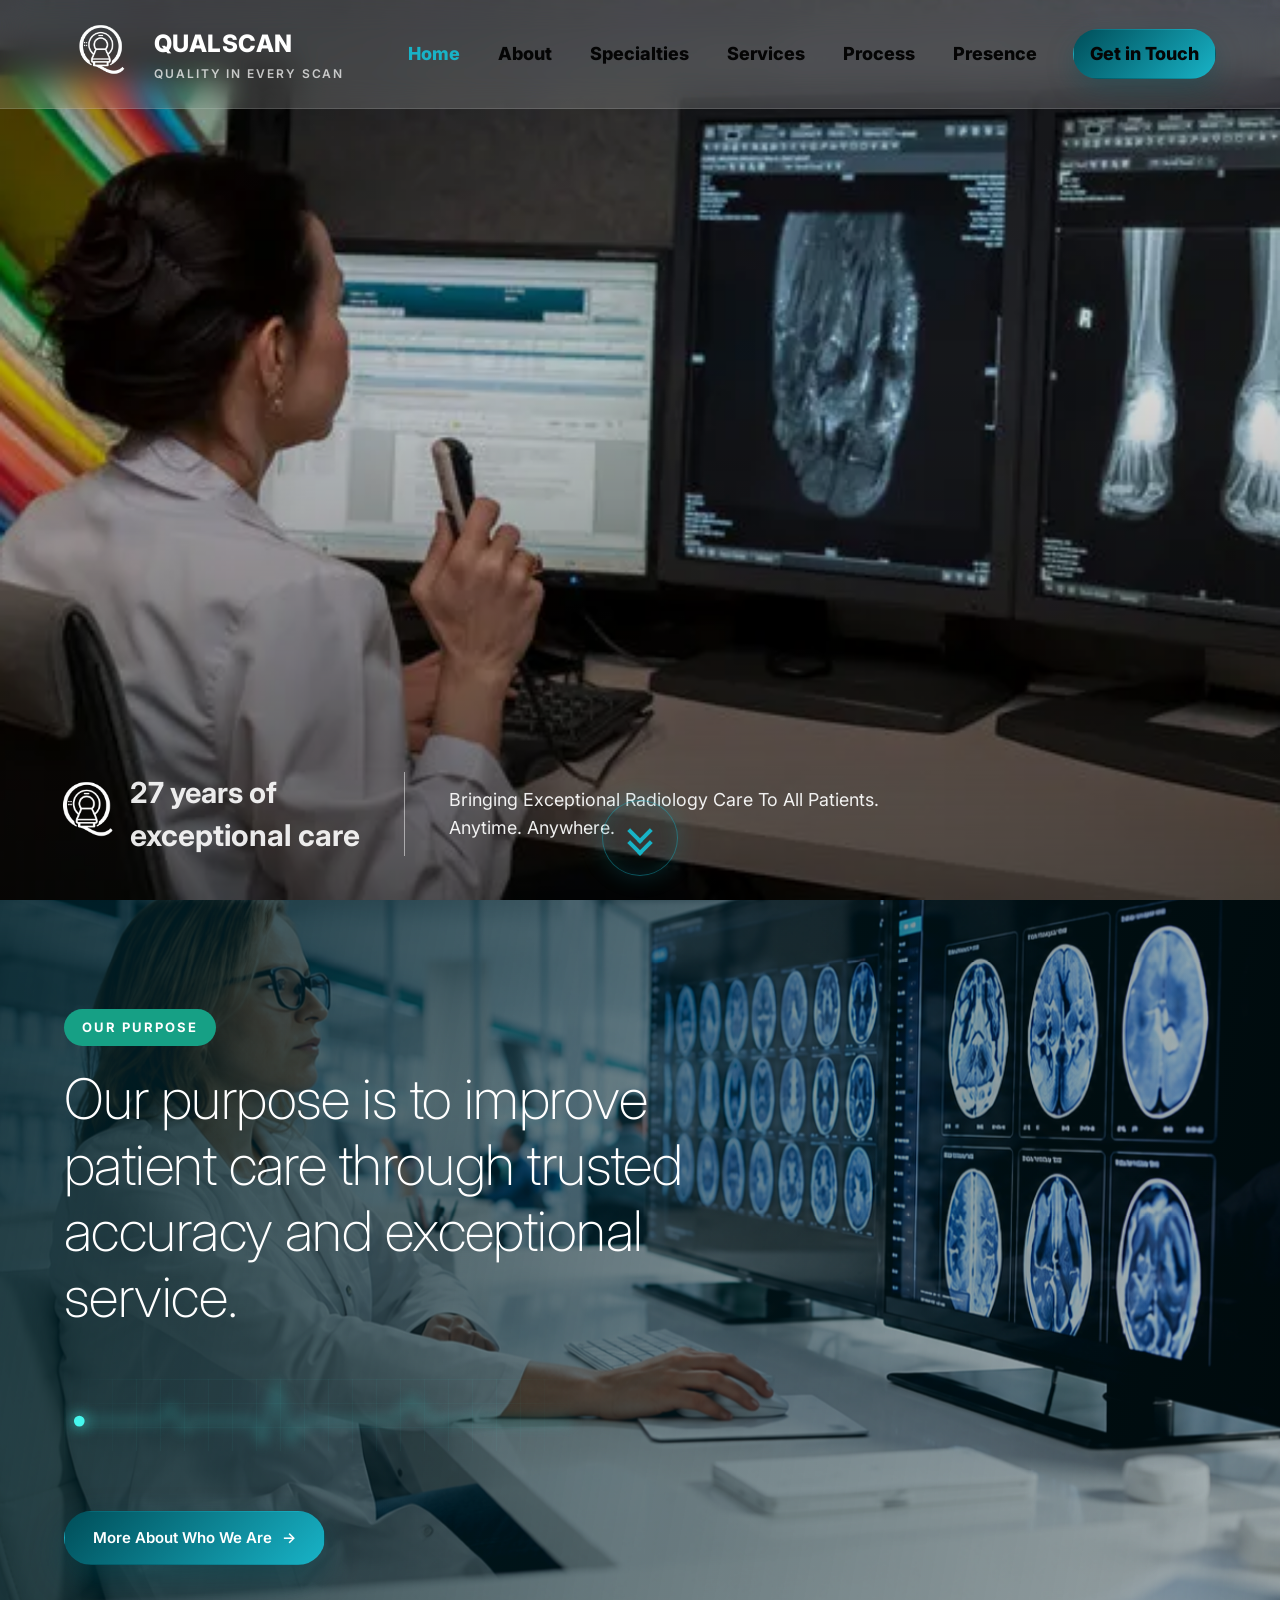
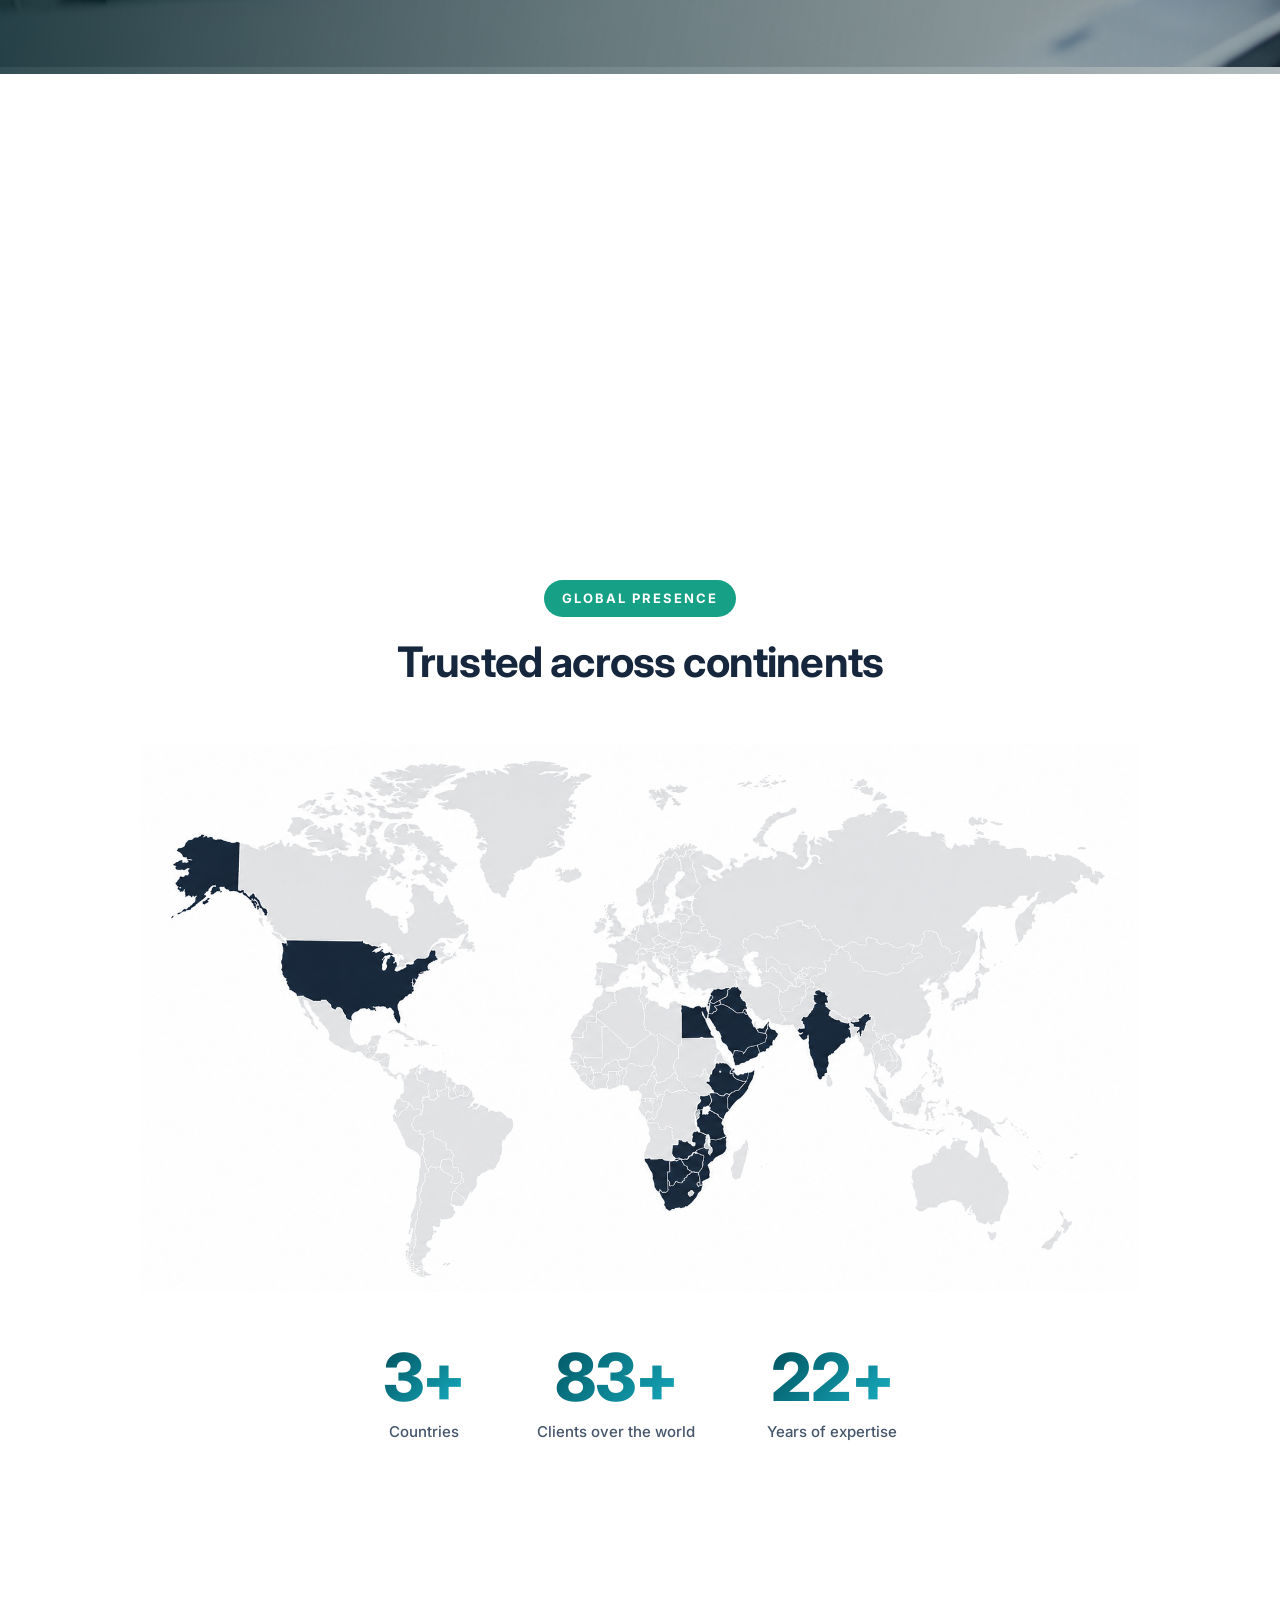
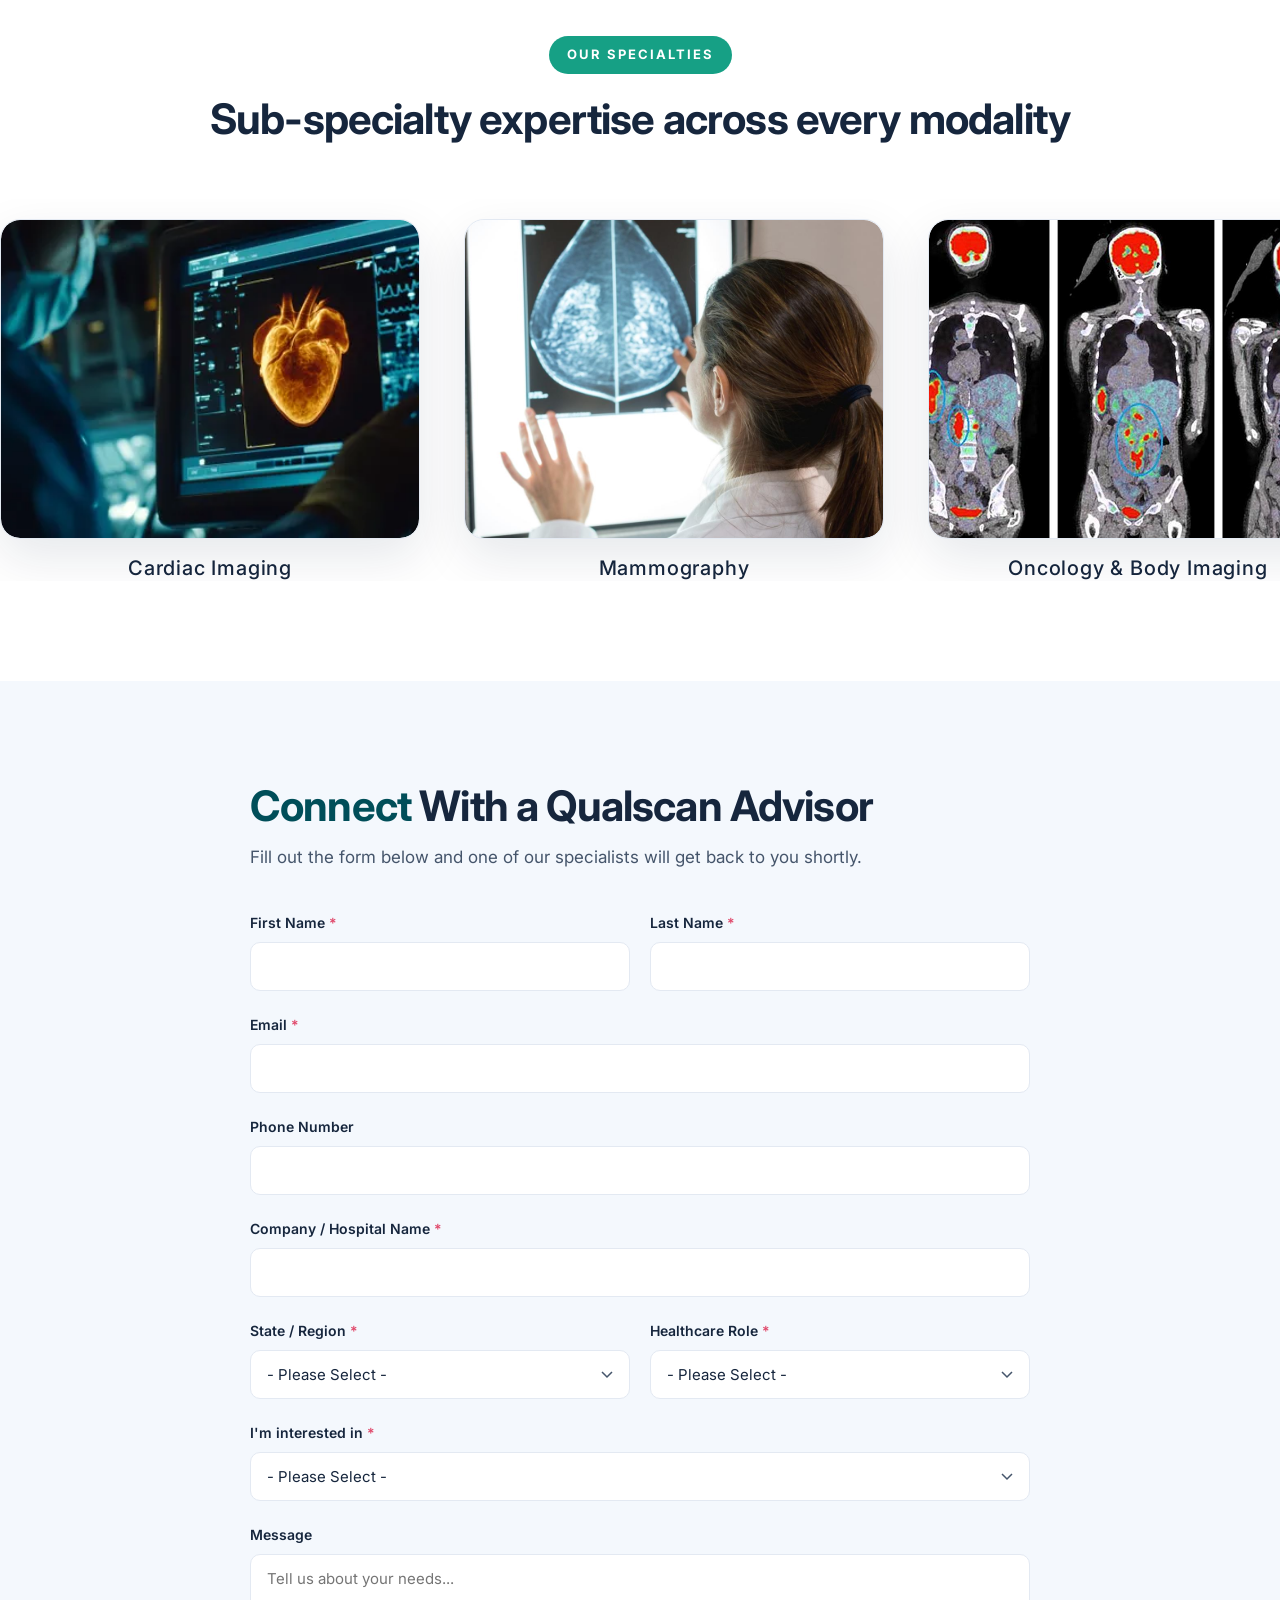
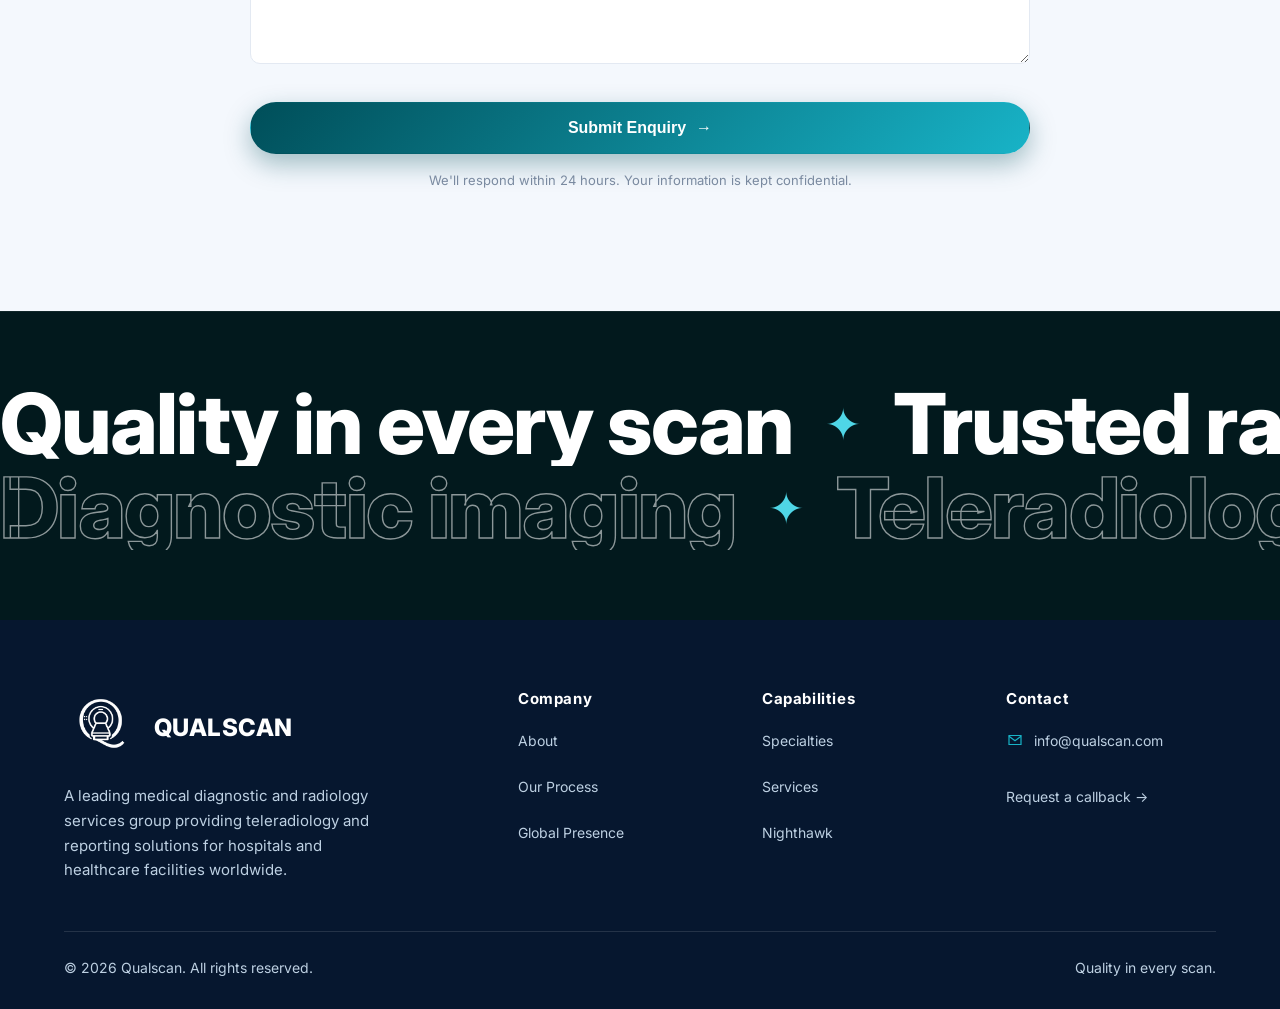
==== commit 2651b048: "Colorful Services cards + site-wide decorative scroll cue - Refactor vibrant card styling into reusa" ====
--- a/index.html
+++ b/index.html
@@ -8,7 +8,7 @@
   <link rel="preconnect" href="https://fonts.googleapis.com" />
   <link rel="preconnect" href="https://fonts.gstatic.com" crossorigin />
   <link href="https://fonts.googleapis.com/css2?family=Inter:wght@200;300;400;500;600;700;800&display=swap" rel="stylesheet" />
-  <link rel="stylesheet" href="css/style.css?v=53" />
+  <link rel="stylesheet" href="css/style.css?v=58" />
 </head>
 <body>
 
@@ -330,6 +330,11 @@
   </section>
 
   <!-- ============ FOOTER ============ -->
+  <div class="scroll-down-cue scroll-down-cue--bottom" aria-hidden="true">
+    <span></span>
+    <span></span>
+  </div>
+
   <footer class="site-footer">
     <div class="container">
       <div class="footer-grid">
@@ -365,7 +370,7 @@
     </div>
   </footer>
 
-  <script src="js/main.js?v=18"></script>
+  <script src="js/main.js?v=58"></script>
   <script src="js/home.js?v=34"></script>
 <script>
   document.querySelectorAll(".stat-number[data-target]").forEach(counter => {
--- a/css/style.css
+++ b/css/style.css
@@ -1696,7 +1696,7 @@
     }
 
     .process-wheel {
-      width: min(66vw, 820px, calc(100vh - 108px));
+      width: min(78vw, 830px, calc((100vh - 100px) * 1.2));
       min-width: 0;
       aspect-ratio: 1;
       position: relative;
@@ -1712,6 +1712,7 @@
     .segment {
       transform-origin: 250px 250px;
       transition: transform 1s cubic-bezier(0.2, 0.9, 0.2, 1), filter 1s ease, opacity 1s ease;
+      cursor: pointer;
     }
 
     .segment path {
@@ -1744,7 +1745,8 @@
       letter-spacing: 0.04em;
       text-transform: uppercase;
       text-shadow: 0 6px 16px rgba(0, 0, 0, 0.42);
-      pointer-events: none;
+      pointer-events: auto;
+      cursor: pointer;
       transition: transform 0.45s ease;
       z-index: 4;
     }
@@ -2191,3 +2193,161 @@
   visibility: hidden;
   pointer-events: none;
 }
+.process-scroll {
+  height: auto;
+}
+
+.process-stage {
+  position: relative;
+  top: auto;
+  min-height: auto;
+}
+
+.segment,
+.segment-label,
+.process-dots button {
+  cursor: pointer;
+}
+
+.segment-label {
+  pointer-events: auto;
+}
+
+
+/* ============================================================
+   ABOUT PAGE — vibrant highlight cards
+   Scoped to .vibe-card so other pages' .card styling is untouched
+   ============================================================ */
+.about-highlights { gap: 30px; }
+
+.vibe-card {
+  position: relative;
+  overflow: hidden;
+  border: 1px solid var(--c-line);
+  background:
+    radial-gradient(120% 120% at 100% 0%, var(--ac-tint) 0%, rgba(255,255,255,0) 55%),
+    #ffffff;
+  isolation: isolate;
+}
+
+/* colored top accent bar */
+.vibe-card::before {
+  content: "";
+  position: absolute;
+  inset: 0 0 auto 0;
+  height: 6px;
+  background: var(--ac-grad);
+}
+
+/* soft colored glow blob in the corner */
+.vibe-card::after {
+  content: "";
+  position: absolute;
+  right: -60px;
+  top: -60px;
+  width: 160px;
+  height: 160px;
+  border-radius: 50%;
+  background: var(--ac-grad);
+  opacity: 0.14;
+  filter: blur(6px);
+  z-index: -1;
+  transition: transform 0.5s var(--ease), opacity 0.5s var(--ease);
+}
+
+.vibe-card .icon {
+  background: var(--ac-grad);
+  color: #fff;
+  box-shadow: 0 10px 22px var(--ac-shadow);
+  transition: transform 0.45s var(--ease);
+}
+
+.vibe-card h3 {
+  background: var(--ac-grad);
+  -webkit-background-clip: text;
+  background-clip: text;
+  -webkit-text-fill-color: transparent;
+  color: transparent;
+  font-weight: 800;
+}
+
+.vibe-card .feature-list li {
+  font-weight: 500;
+  color: var(--c-ink);
+}
+
+/* colored check badges */
+.vibe-card .feature-list li svg {
+  width: 24px;
+  height: 24px;
+  padding: 4px;
+  border-radius: 50%;
+  color: #fff;
+  background: var(--ac-grad);
+  box-shadow: 0 4px 10px var(--ac-shadow);
+  margin-top: 0;
+}
+
+.vibe-card:hover {
+  transform: translateY(-8px);
+  box-shadow: 0 22px 46px var(--ac-shadow);
+  border-color: transparent;
+}
+.vibe-card:hover::after { transform: scale(1.25); opacity: 0.2; }
+.vibe-card:hover .icon { transform: scale(1.08) rotate(-4deg); }
+
+/* per-card color themes */
+.vibe-card--teal {
+  --ac-grad: linear-gradient(135deg, #0ea5b7 0%, #22d3ee 100%);
+  --ac-shadow: rgba(14, 165, 183, 0.30);
+  --ac-tint: rgba(34, 211, 238, 0.12);
+  --ac-solid: #0e7f8c;
+}
+.vibe-card--blue {
+  --ac-grad: linear-gradient(135deg, #4f46e5 0%, #3b82f6 100%);
+  --ac-shadow: rgba(79, 70, 229, 0.30);
+  --ac-tint: rgba(59, 130, 246, 0.12);
+  --ac-solid: #3730c4;
+}
+.vibe-card--violet {
+  --ac-grad: linear-gradient(135deg, #7c3aed 0%, #c026d3 100%);
+  --ac-shadow: rgba(124, 58, 237, 0.30);
+  --ac-tint: rgba(192, 38, 211, 0.12);
+  --ac-solid: #7c3aed;
+}
+.vibe-card--amber {
+  --ac-grad: linear-gradient(135deg, #f59e0b 0%, #fb7185 100%);
+  --ac-shadow: rgba(245, 158, 11, 0.30);
+  --ac-tint: rgba(251, 113, 133, 0.12);
+  --ac-solid: #e0760b;
+}
+.vibe-card--rose {
+  --ac-grad: linear-gradient(135deg, #e11d8f 0%, #fb7185 100%);
+  --ac-shadow: rgba(225, 29, 143, 0.30);
+  --ac-tint: rgba(251, 113, 133, 0.12);
+  --ac-solid: #c01679;
+}
+.vibe-card--green {
+  --ac-grad: linear-gradient(135deg, #0d9488 0%, #34d399 100%);
+  --ac-shadow: rgba(13, 148, 136, 0.30);
+  --ac-tint: rgba(52, 211, 153, 0.14);
+  --ac-solid: #0a7d73;
+}
+
+.vibe-card p { color: var(--c-body); }
+
+.vibe-card .feature-list li strong {
+  font-weight: 800;
+  color: var(--c-ink);
+}
+
+/* colored pill inside vibe cards */
+.vibe-card .pill {
+  background: var(--ac-tint);
+  color: var(--ac-solid);
+  border-color: transparent;
+  font-weight: 700;
+}
+
+/* Decorative scroll cue — non-interactive on every page */
+.scroll-down-cue--bottom { cursor: default; pointer-events: none; }
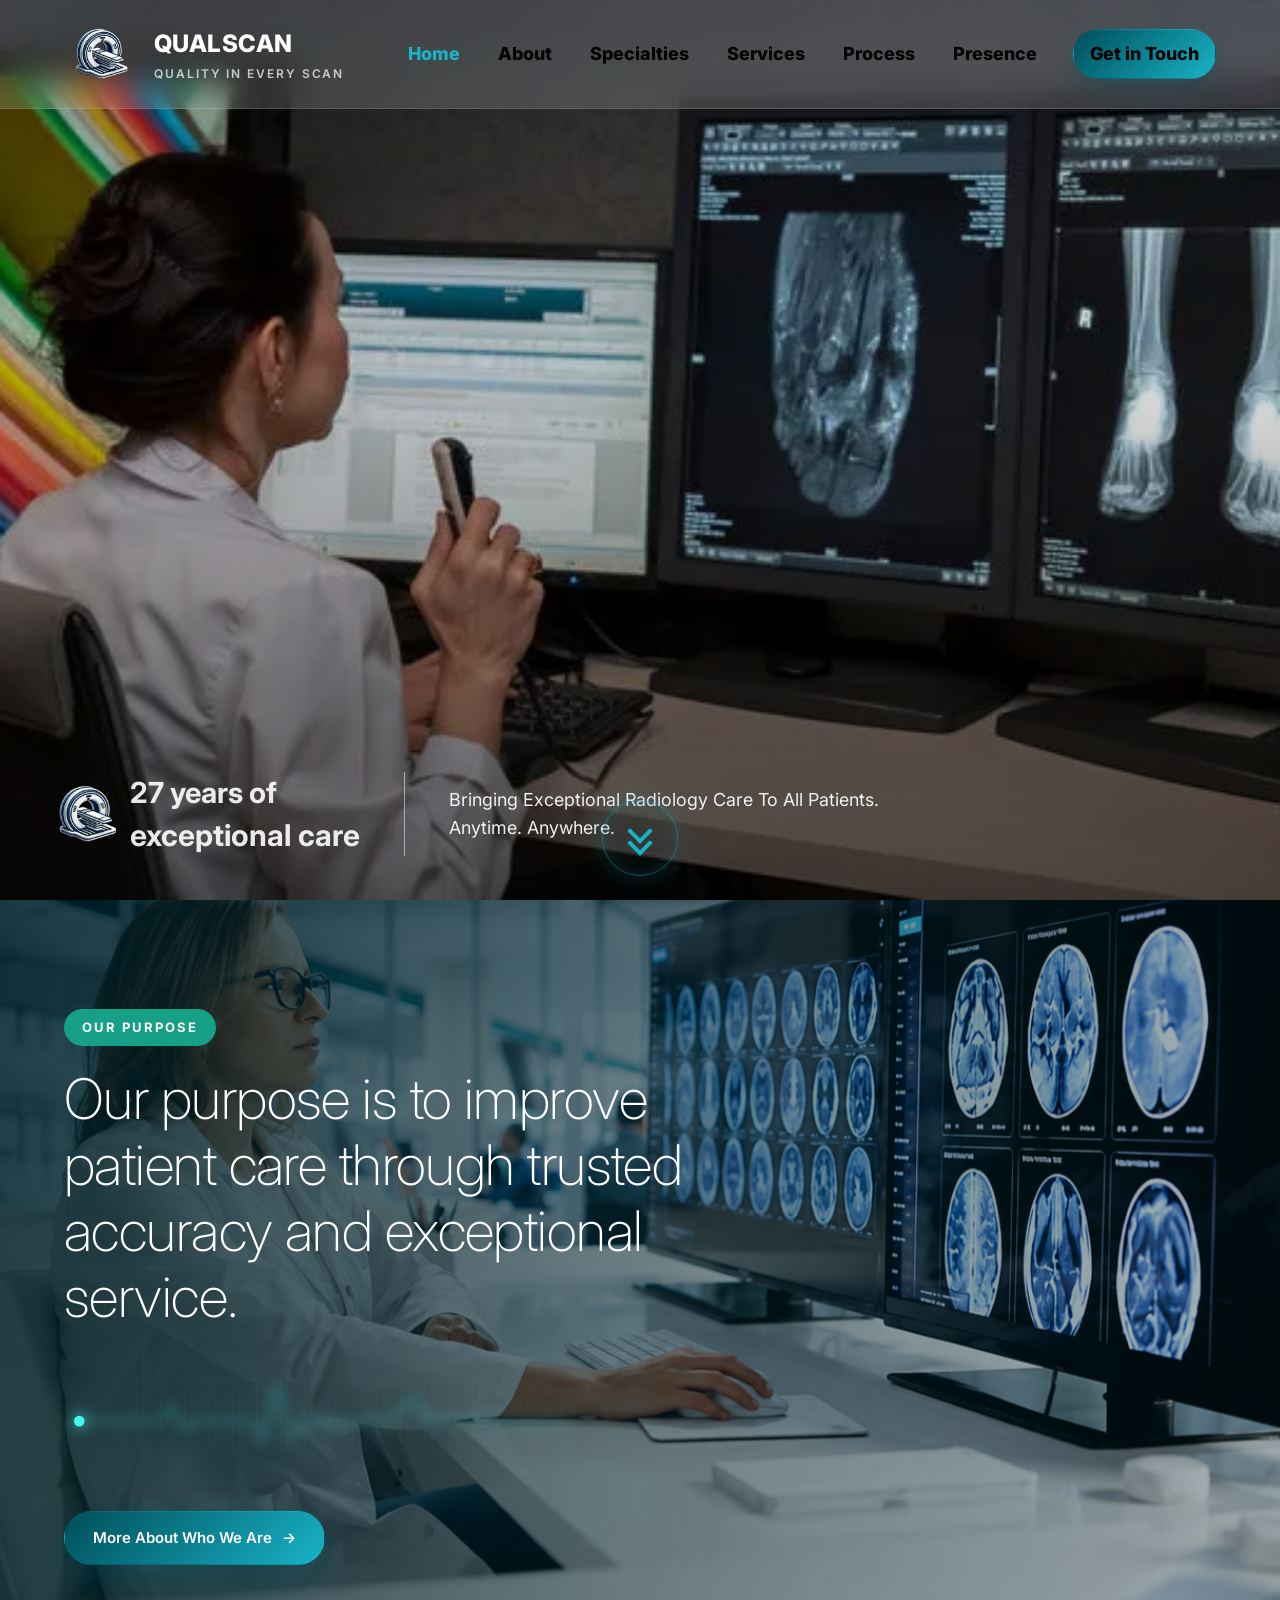
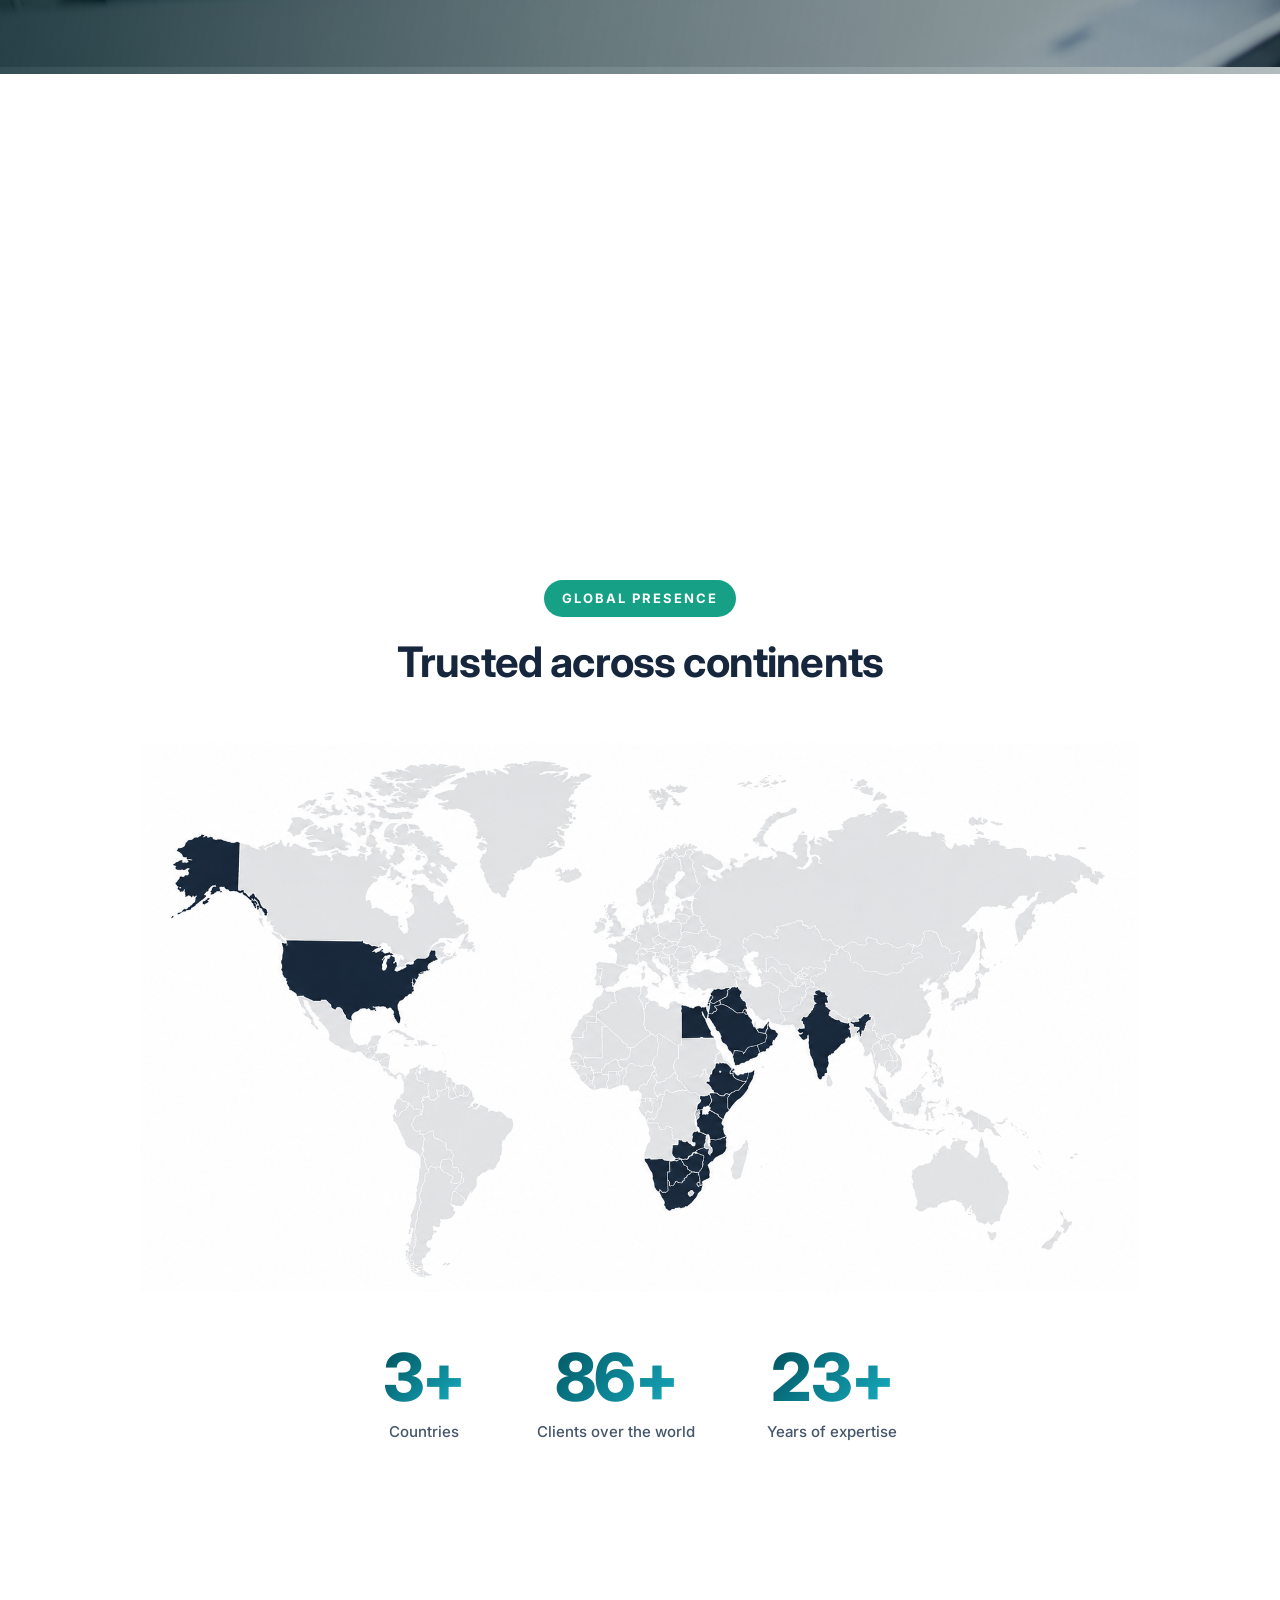
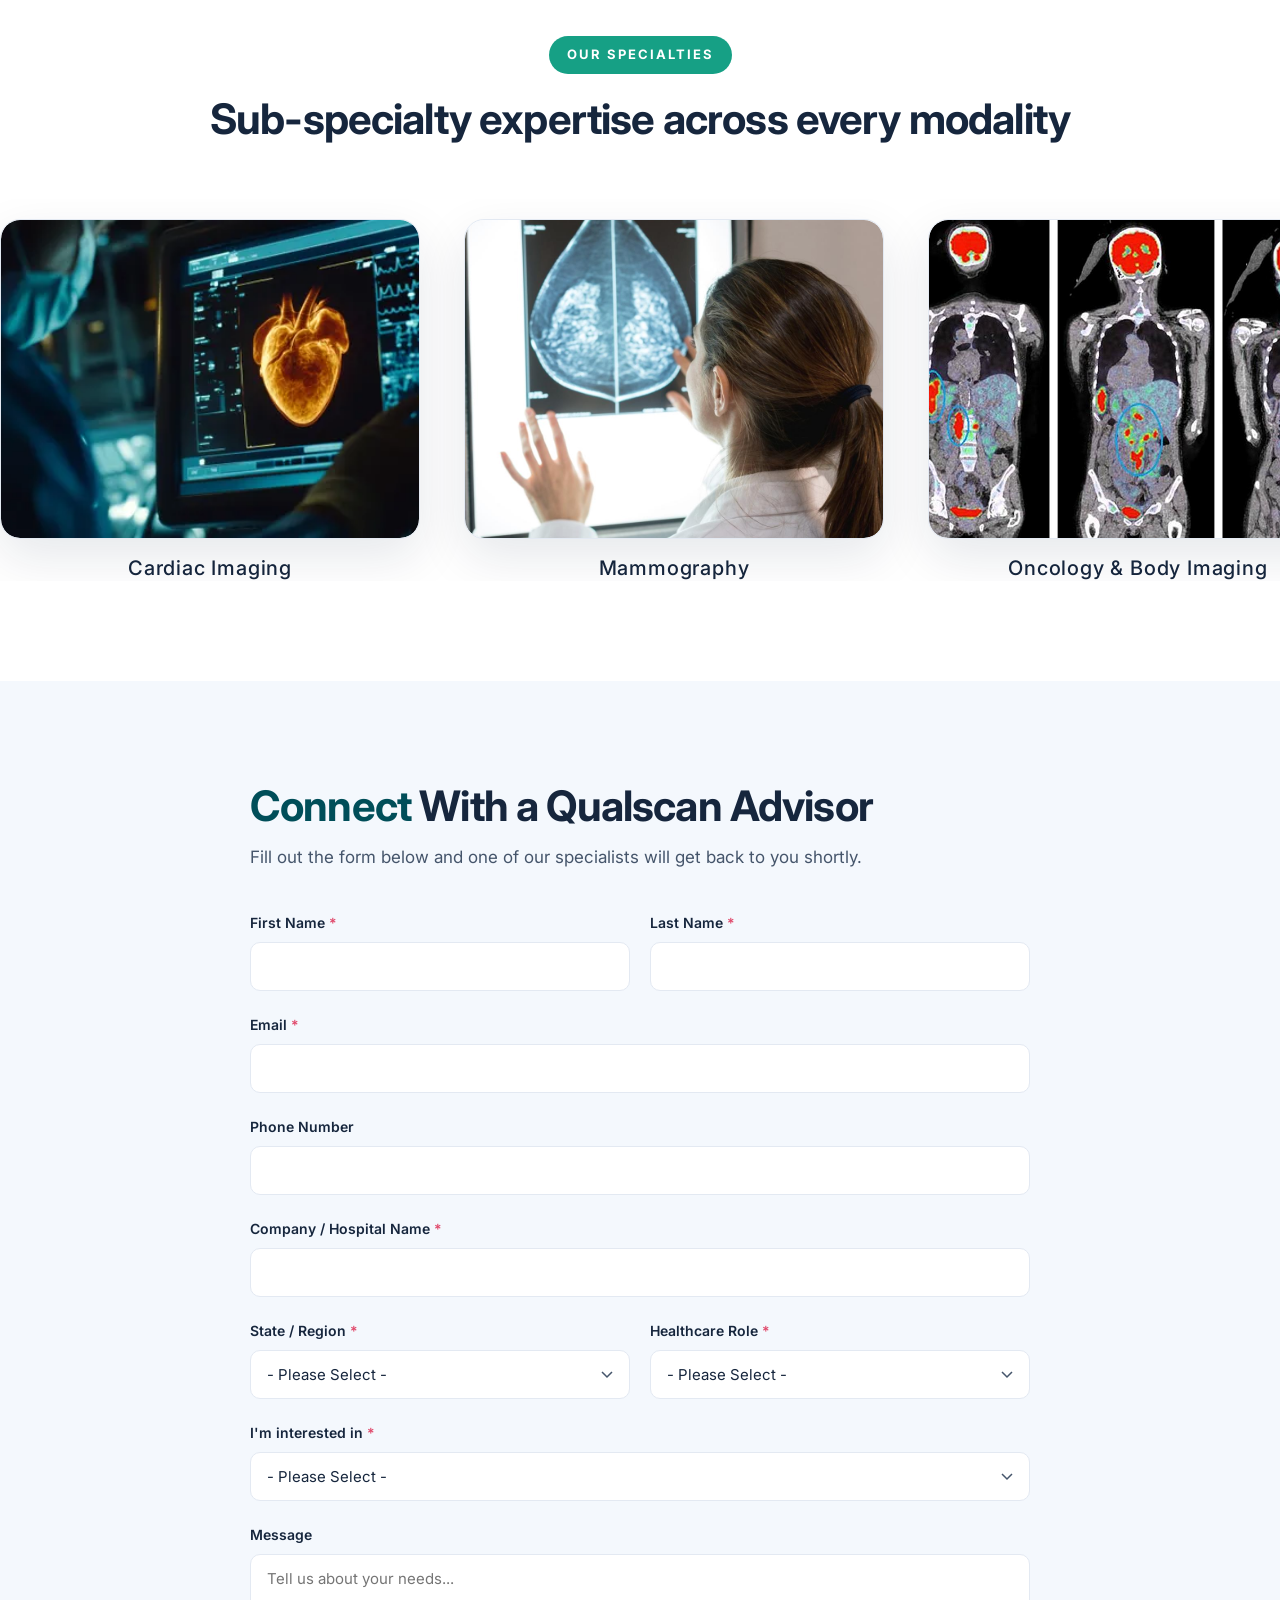
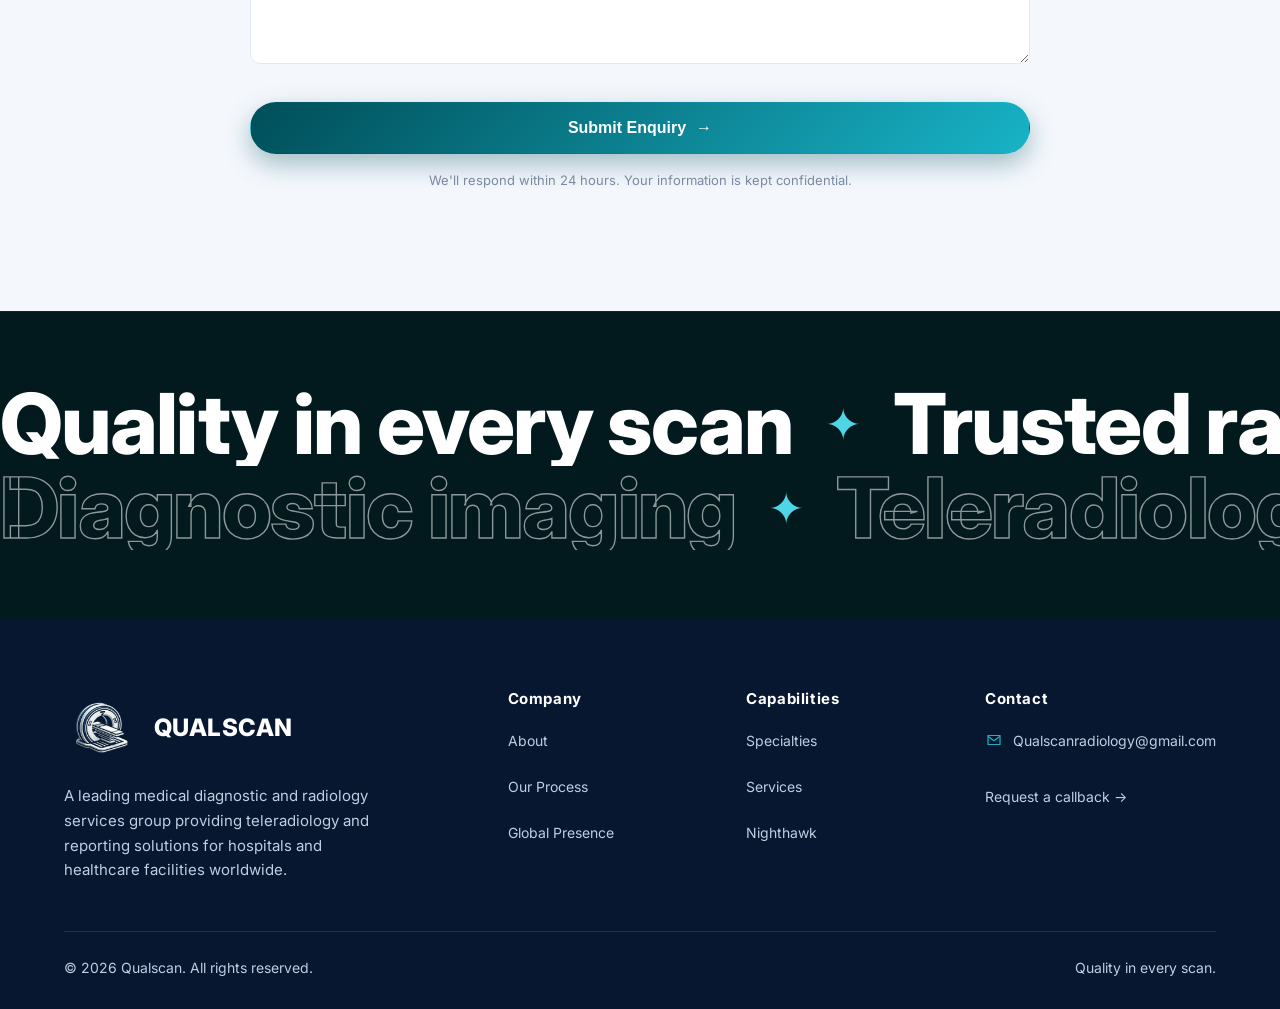
==== commit 4d2269d3: "Update contact email, logo, and unify card color scheme to brand teal Co-authored-by: sudeep66102005" ====
--- a/index.html
+++ b/index.html
@@ -17,7 +17,7 @@
     <div class="container nav">
       <a href="index.html" class="brand">
         <span class="brand-mark brand-mark--logo" aria-hidden="true">
-          <img src="assets/logo 3.png" alt="Qualscan logo" />
+          <img src="assets/logo.png" alt="Qualscan logo" />
         </span>
         <span>Qualscan<small>Quality in every scan</small></span>
       </a>
@@ -44,7 +44,7 @@
     </div>
     <div class="hero-content">
       <div class="anniversary">
-        <img src="assets/logo 3.png" alt="Qualscan" />
+        <img src="assets/logo.png" alt="Qualscan" />
         <strong>27 years of</strong>
         <span>exceptional care</span>
       </div>
@@ -340,7 +340,7 @@
       <div class="footer-grid">
         <div class="footer-about">
           <div class="brand">
-            <span class="brand-mark brand-mark--logo" aria-hidden="true"><img src="assets/logo 3.png" alt="Qualscan logo" /></span>
+            <span class="brand-mark brand-mark--logo" aria-hidden="true"><img src="assets/logo.png" alt="Qualscan logo" /></span>
             <span>Qualscan</span>
           </div>
           <p>A leading medical diagnostic and radiology services group providing teleradiology and reporting solutions for hospitals and healthcare facilities worldwide.</p>
@@ -359,7 +359,7 @@
         </div>
         <div class="footer-col footer-contact">
           <h4>Contact</h4>
-          <a href="mailto:info@qualscan.com"><svg viewBox="0 0 24 24" fill="none"><path d="M4 6h16v12H4z" stroke="currentColor" stroke-width="1.6"/><path d="M4 7l8 6 8-6" stroke="currentColor" stroke-width="1.6"/></svg> info@qualscan.com</a>
+          <a href="mailto:Qualscanradiology@gmail.com"><svg viewBox="0 0 24 24" fill="none"><path d="M4 6h16v12H4z" stroke="currentColor" stroke-width="1.6"/><path d="M4 7l8 6 8-6" stroke="currentColor" stroke-width="1.6"/></svg> Qualscanradiology@gmail.com</a>
           <a href="contact.html" style="margin-top:10px;">Request a callback →</a>
         </div>
       </div>
--- a/css/style.css
+++ b/css/style.css
@@ -2296,42 +2296,42 @@
 .vibe-card:hover::after { transform: scale(1.25); opacity: 0.2; }
 .vibe-card:hover .icon { transform: scale(1.08) rotate(-4deg); }
 
-/* per-card color themes */
+/* per-card color themes — unified to the brand teal (#004e59) */
 .vibe-card--teal {
-  --ac-grad: linear-gradient(135deg, #0ea5b7 0%, #22d3ee 100%);
-  --ac-shadow: rgba(14, 165, 183, 0.30);
-  --ac-tint: rgba(34, 211, 238, 0.12);
-  --ac-solid: #0e7f8c;
+  --ac-grad: linear-gradient(135deg, #004e59 0%, #0a7b8a 100%);
+  --ac-shadow: rgba(0, 78, 89, 0.30);
+  --ac-tint: rgba(0, 78, 89, 0.12);
+  --ac-solid: #004e59;
 }
 .vibe-card--blue {
-  --ac-grad: linear-gradient(135deg, #4f46e5 0%, #3b82f6 100%);
-  --ac-shadow: rgba(79, 70, 229, 0.30);
-  --ac-tint: rgba(59, 130, 246, 0.12);
-  --ac-solid: #3730c4;
+  --ac-grad: linear-gradient(135deg, #004e59 0%, #0a7b8a 100%);
+  --ac-shadow: rgba(0, 78, 89, 0.30);
+  --ac-tint: rgba(0, 78, 89, 0.12);
+  --ac-solid: #004e59;
 }
 .vibe-card--violet {
-  --ac-grad: linear-gradient(135deg, #7c3aed 0%, #c026d3 100%);
-  --ac-shadow: rgba(124, 58, 237, 0.30);
-  --ac-tint: rgba(192, 38, 211, 0.12);
-  --ac-solid: #7c3aed;
+  --ac-grad: linear-gradient(135deg, #004e59 0%, #0a7b8a 100%);
+  --ac-shadow: rgba(0, 78, 89, 0.30);
+  --ac-tint: rgba(0, 78, 89, 0.12);
+  --ac-solid: #004e59;
 }
 .vibe-card--amber {
-  --ac-grad: linear-gradient(135deg, #f59e0b 0%, #fb7185 100%);
-  --ac-shadow: rgba(245, 158, 11, 0.30);
-  --ac-tint: rgba(251, 113, 133, 0.12);
-  --ac-solid: #e0760b;
+  --ac-grad: linear-gradient(135deg, #004e59 0%, #0a7b8a 100%);
+  --ac-shadow: rgba(0, 78, 89, 0.30);
+  --ac-tint: rgba(0, 78, 89, 0.12);
+  --ac-solid: #004e59;
 }
 .vibe-card--rose {
-  --ac-grad: linear-gradient(135deg, #e11d8f 0%, #fb7185 100%);
-  --ac-shadow: rgba(225, 29, 143, 0.30);
-  --ac-tint: rgba(251, 113, 133, 0.12);
-  --ac-solid: #c01679;
+  --ac-grad: linear-gradient(135deg, #004e59 0%, #0a7b8a 100%);
+  --ac-shadow: rgba(0, 78, 89, 0.30);
+  --ac-tint: rgba(0, 78, 89, 0.12);
+  --ac-solid: #004e59;
 }
 .vibe-card--green {
-  --ac-grad: linear-gradient(135deg, #0d9488 0%, #34d399 100%);
-  --ac-shadow: rgba(13, 148, 136, 0.30);
-  --ac-tint: rgba(52, 211, 153, 0.14);
-  --ac-solid: #0a7d73;
+  --ac-grad: linear-gradient(135deg, #004e59 0%, #0a7b8a 100%);
+  --ac-shadow: rgba(0, 78, 89, 0.30);
+  --ac-tint: rgba(0, 78, 89, 0.12);
+  --ac-solid: #004e59;
 }
 
 .vibe-card p { color: var(--c-body); }
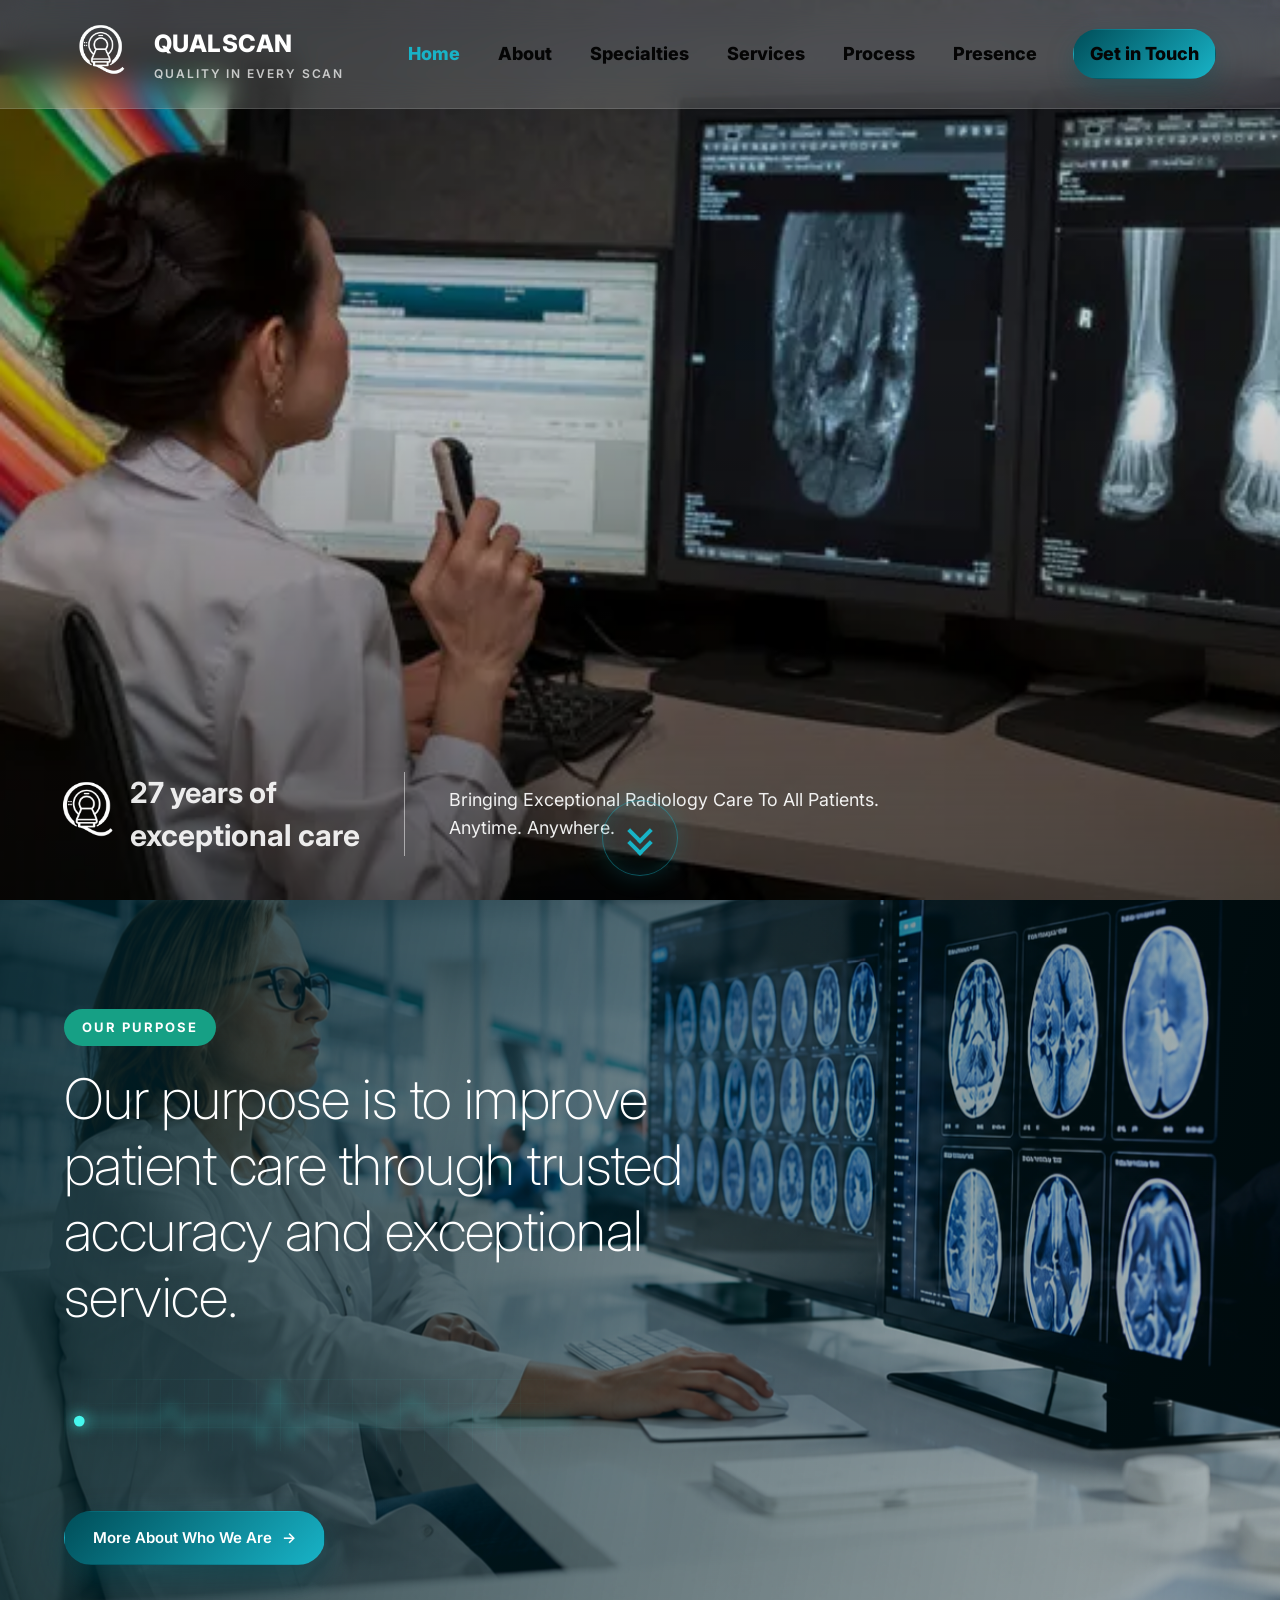
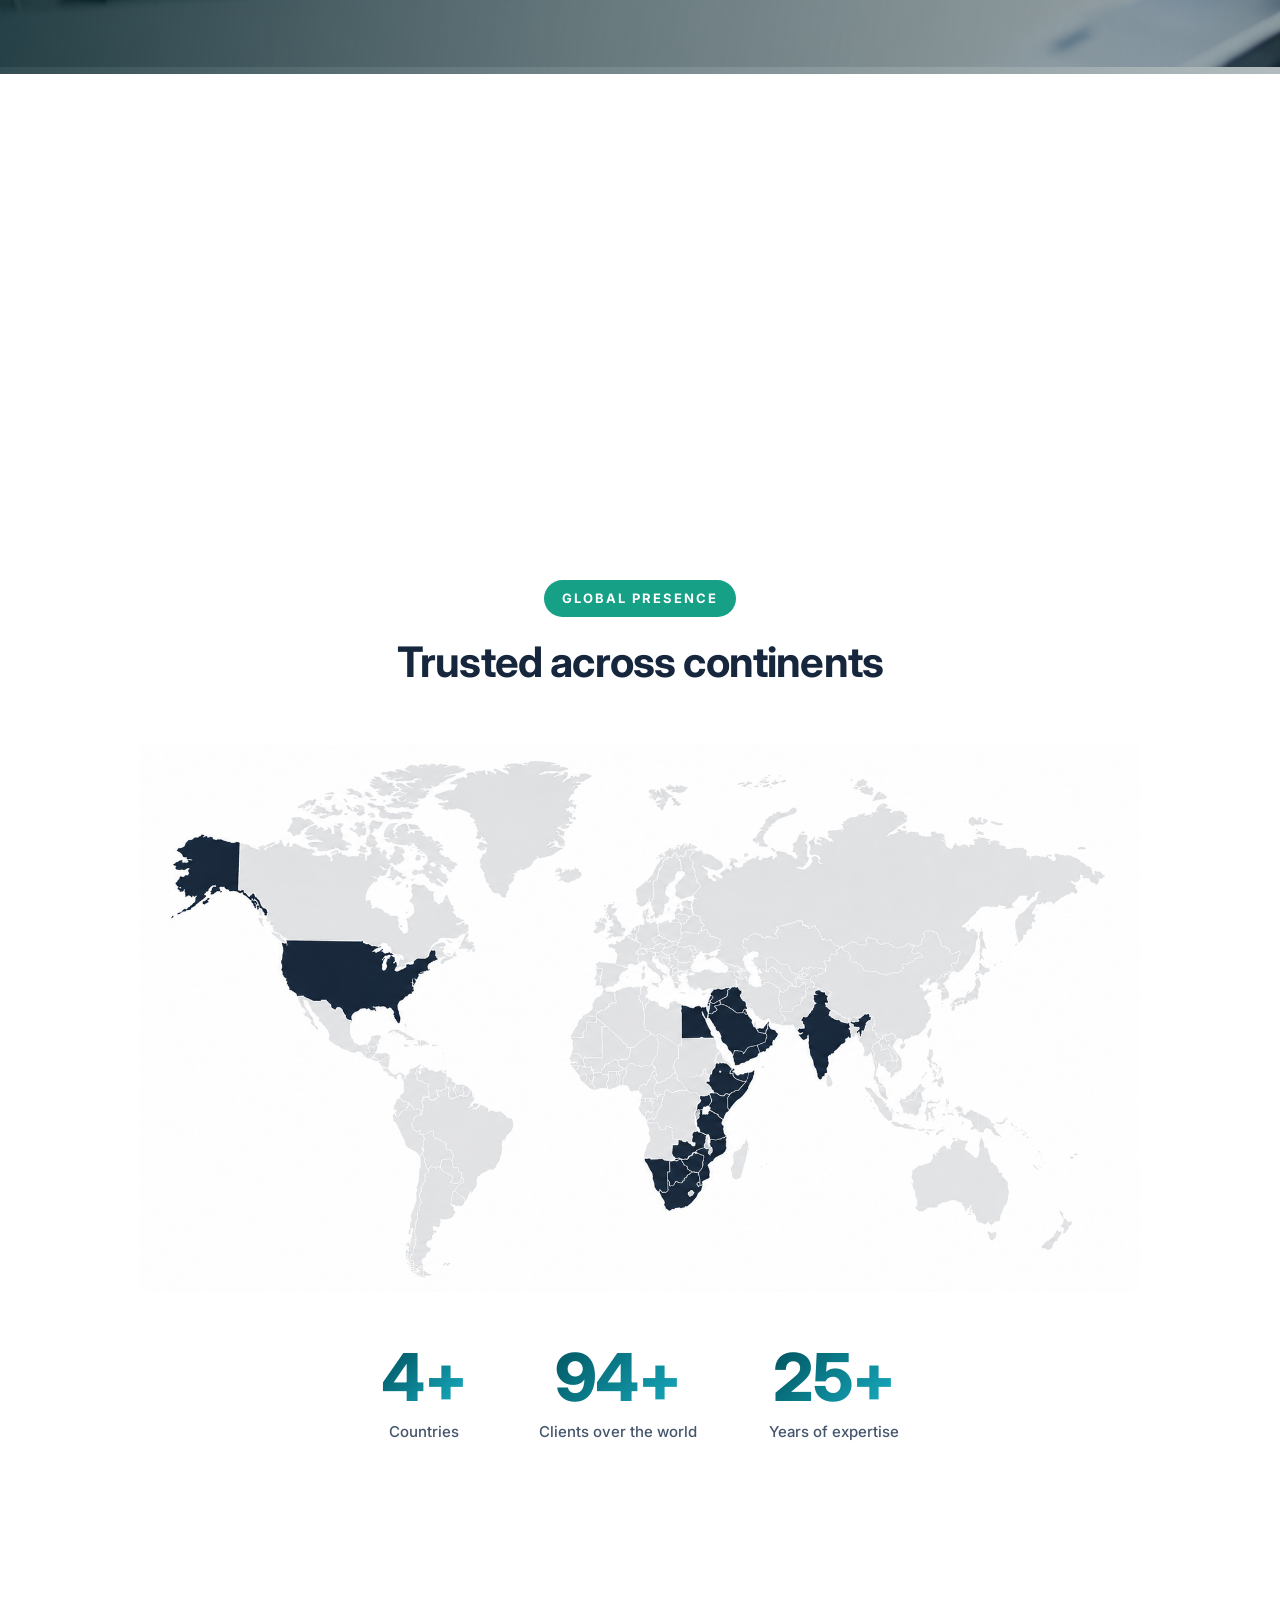
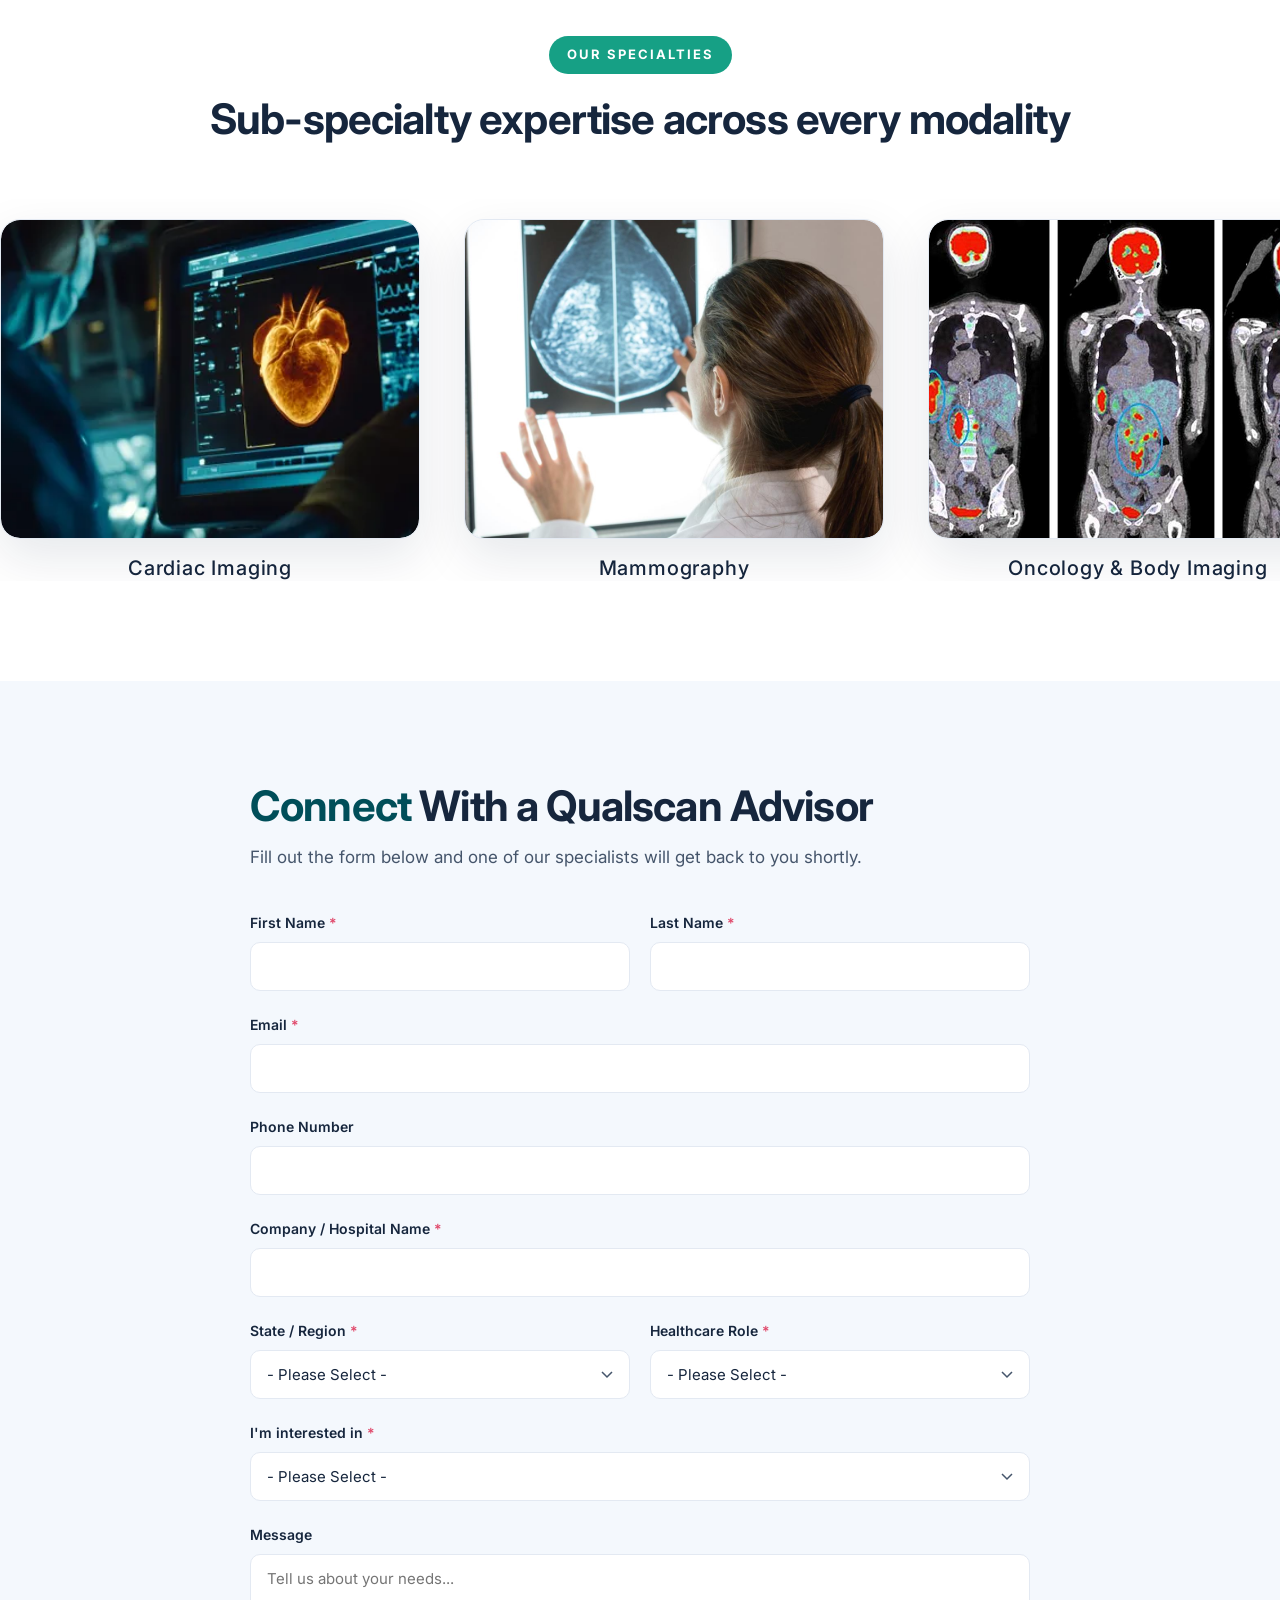
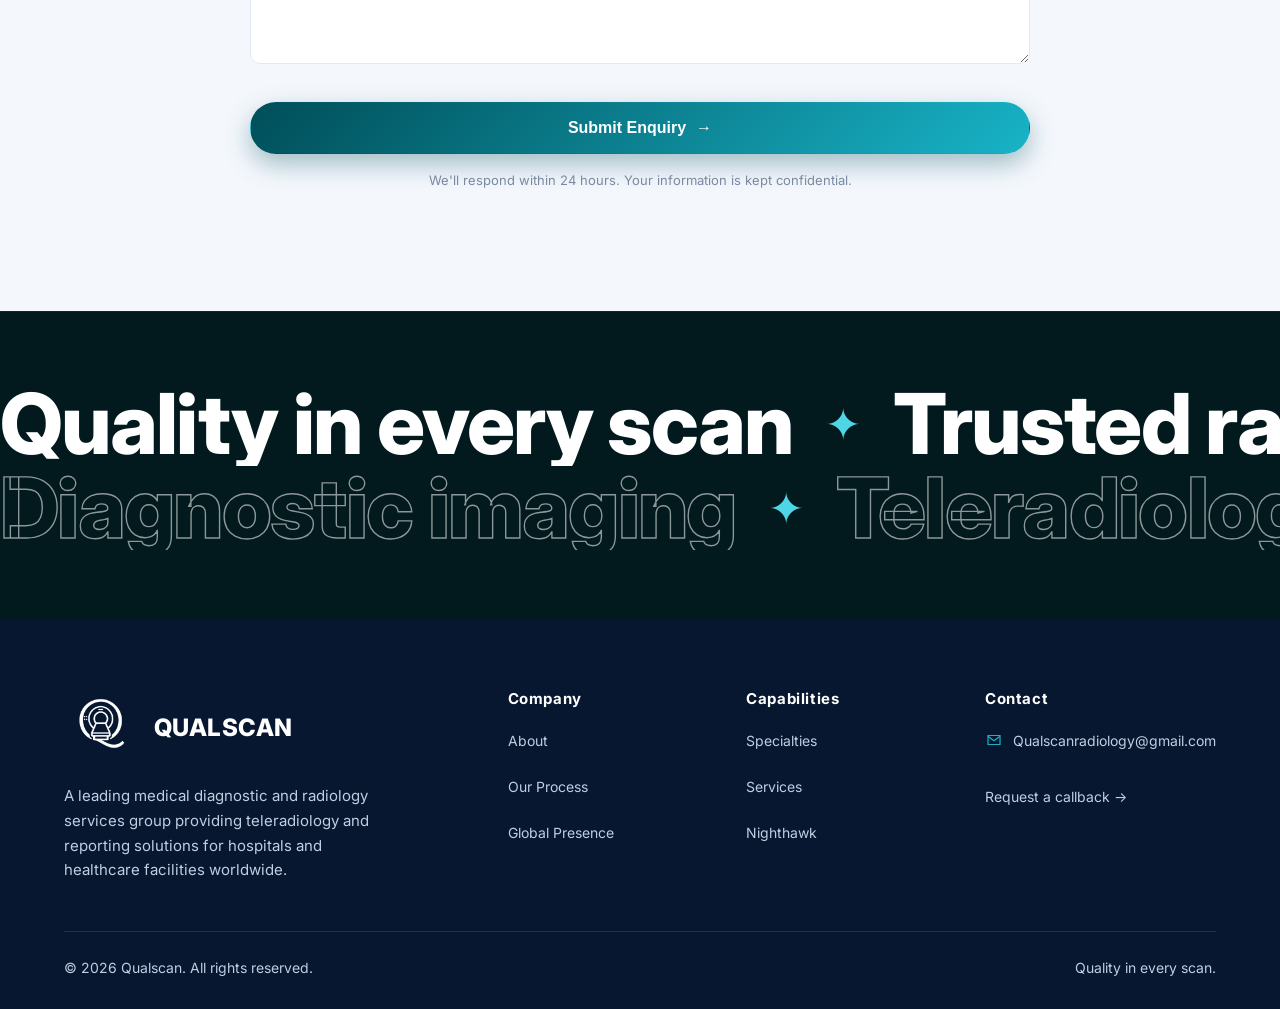
==== commit e5dc965d: "Revert logo to previous version (logo 3.png)" ====
--- a/index.html
+++ b/index.html
@@ -17,7 +17,7 @@
     <div class="container nav">
       <a href="index.html" class="brand">
         <span class="brand-mark brand-mark--logo" aria-hidden="true">
-          <img src="assets/logo.png" alt="Qualscan logo" />
+          <img src="assets/logo 3.png" alt="Qualscan logo" />
         </span>
         <span>Qualscan<small>Quality in every scan</small></span>
       </a>
@@ -44,7 +44,7 @@
     </div>
     <div class="hero-content">
       <div class="anniversary">
-        <img src="assets/logo.png" alt="Qualscan" />
+        <img src="assets/logo 3.png" alt="Qualscan" />
         <strong>27 years of</strong>
         <span>exceptional care</span>
       </div>
@@ -340,7 +340,7 @@
       <div class="footer-grid">
         <div class="footer-about">
           <div class="brand">
-            <span class="brand-mark brand-mark--logo" aria-hidden="true"><img src="assets/logo.png" alt="Qualscan logo" /></span>
+            <span class="brand-mark brand-mark--logo" aria-hidden="true"><img src="assets/logo 3.png" alt="Qualscan logo" /></span>
             <span>Qualscan</span>
           </div>
           <p>A leading medical diagnostic and radiology services group providing teleradiology and reporting solutions for hospitals and healthcare facilities worldwide.</p>
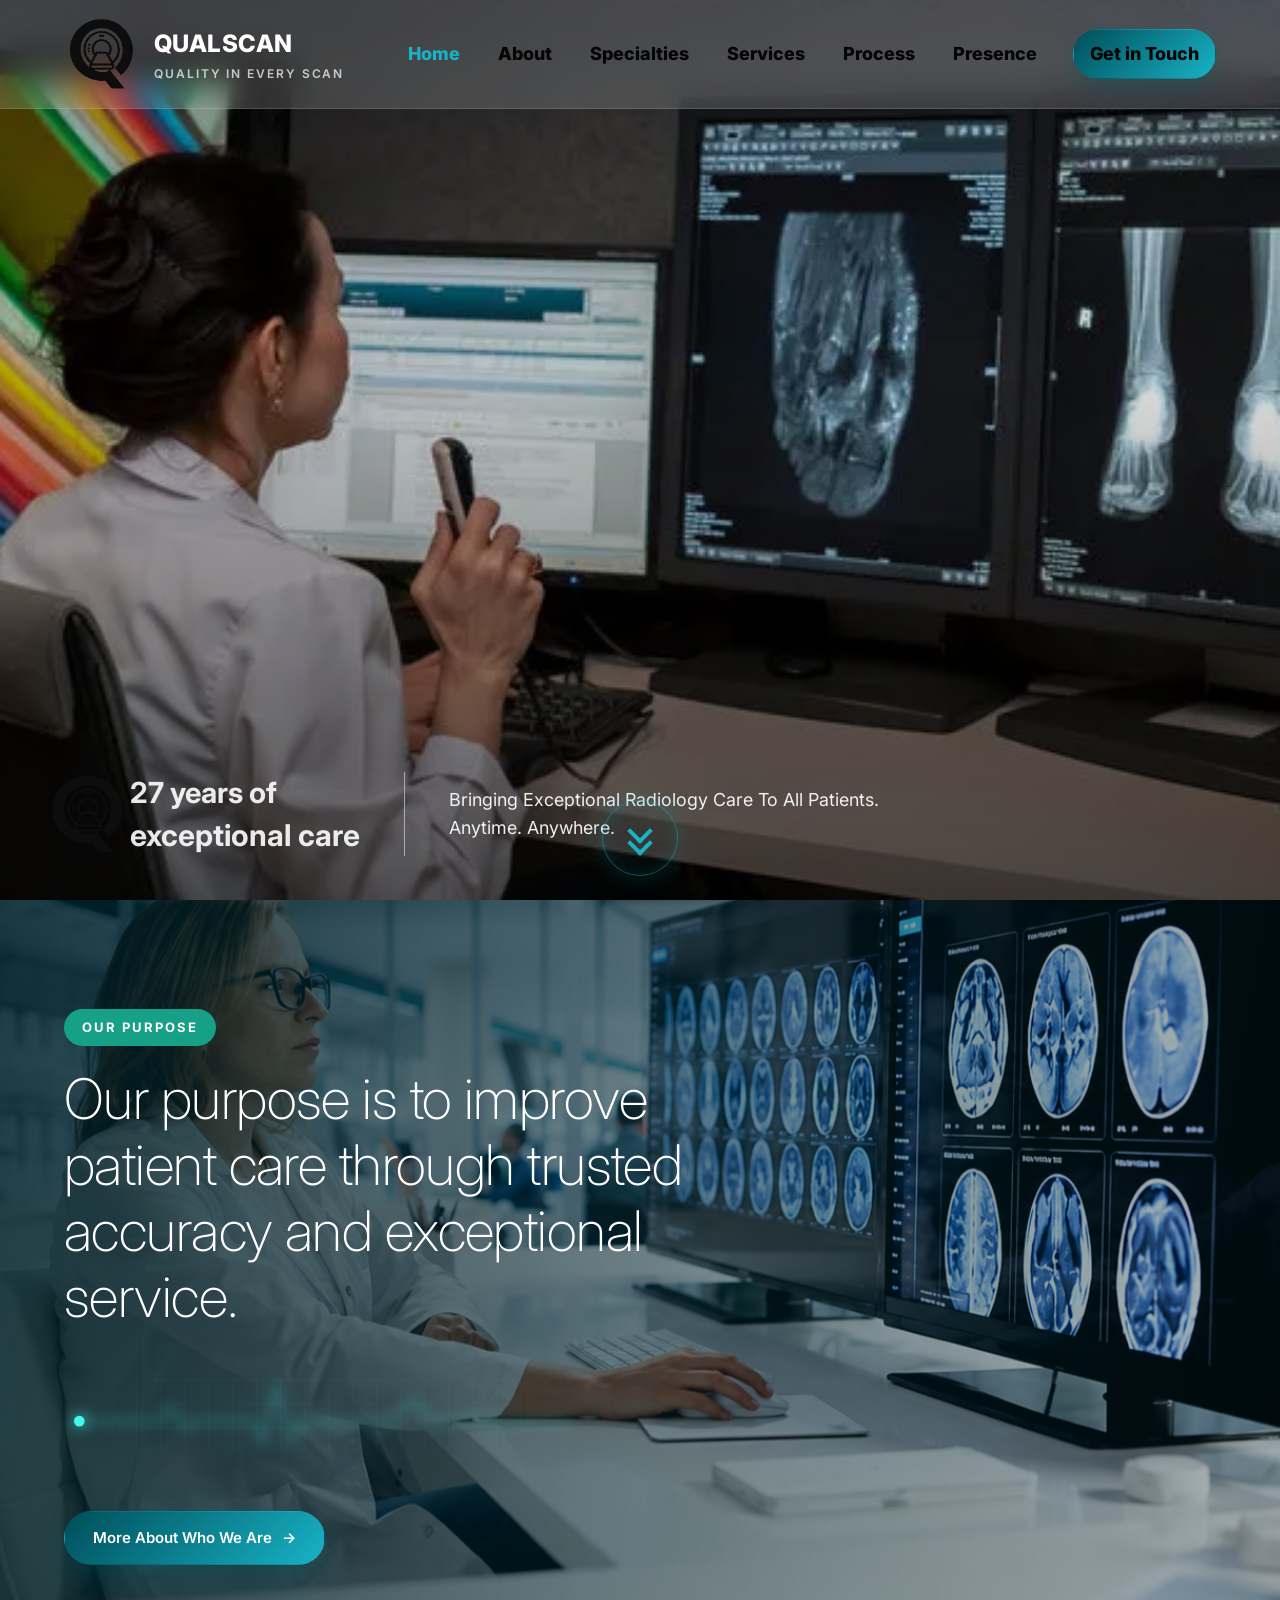
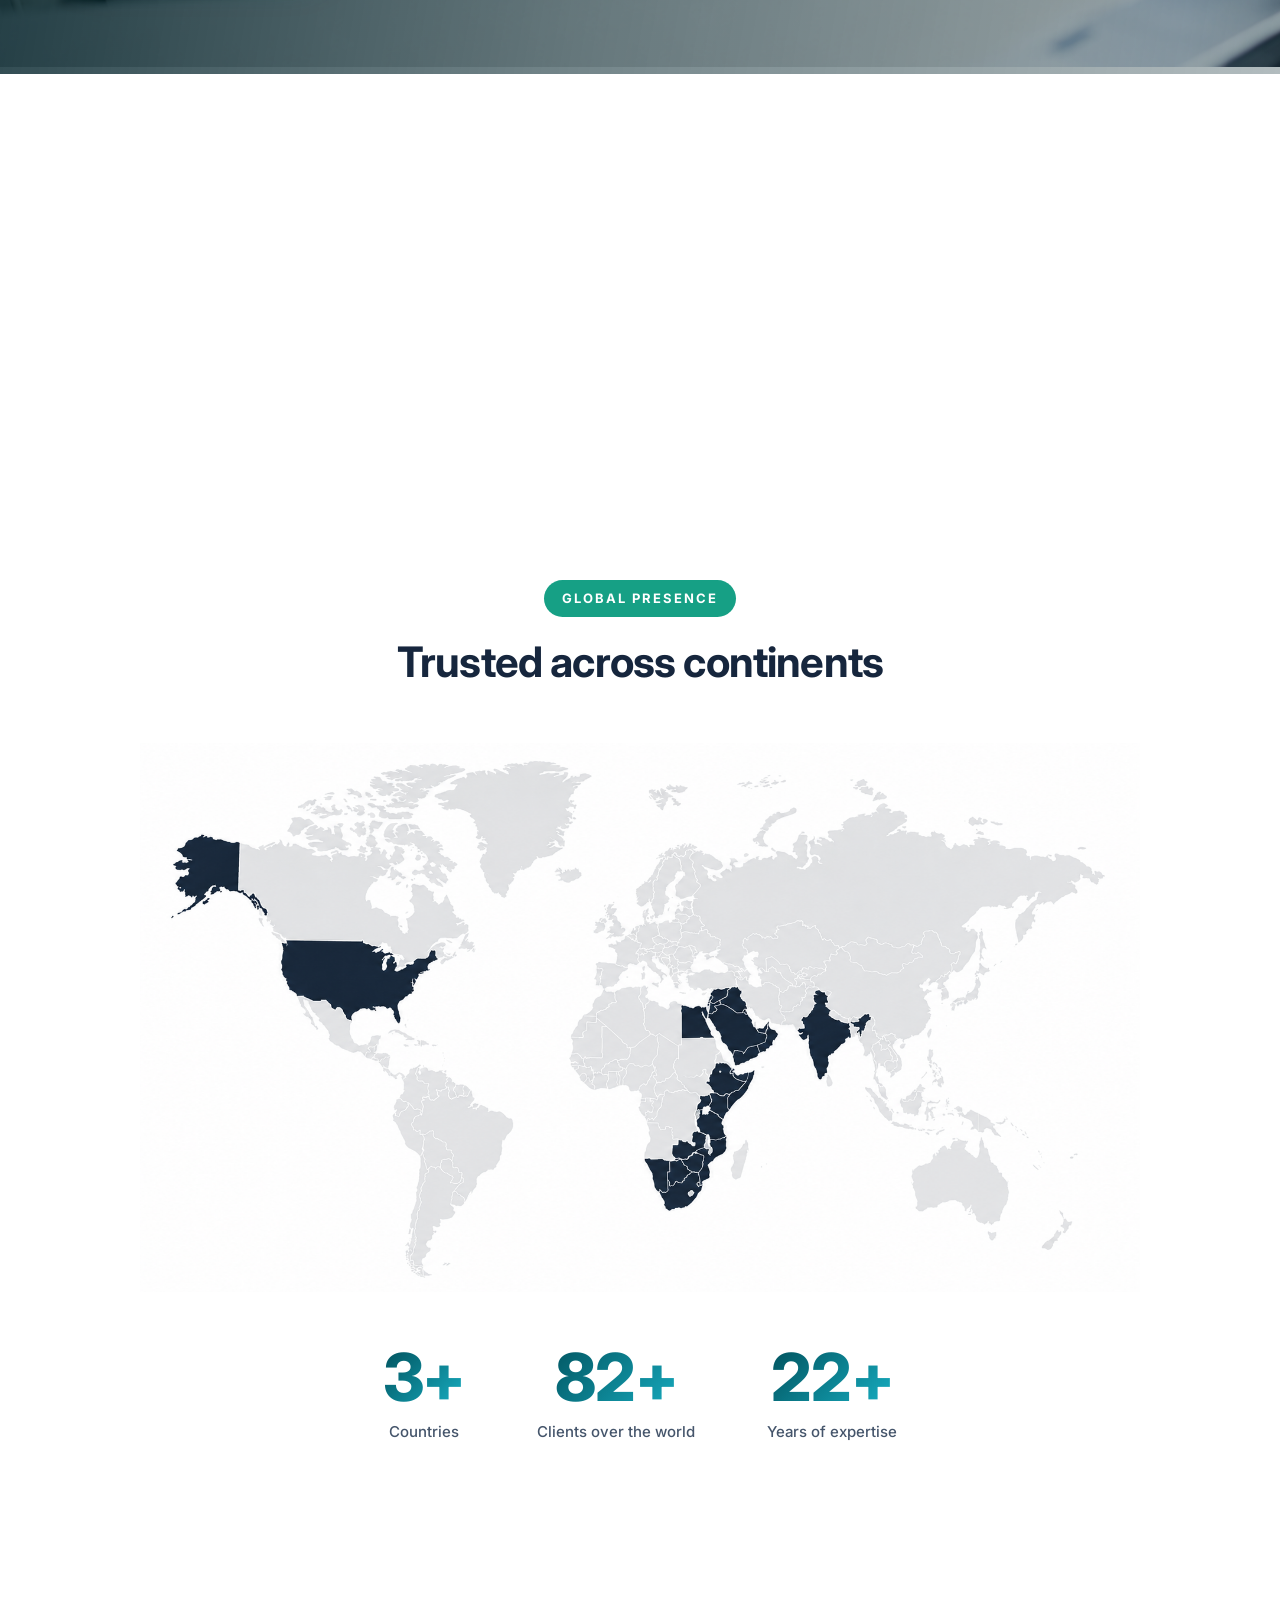
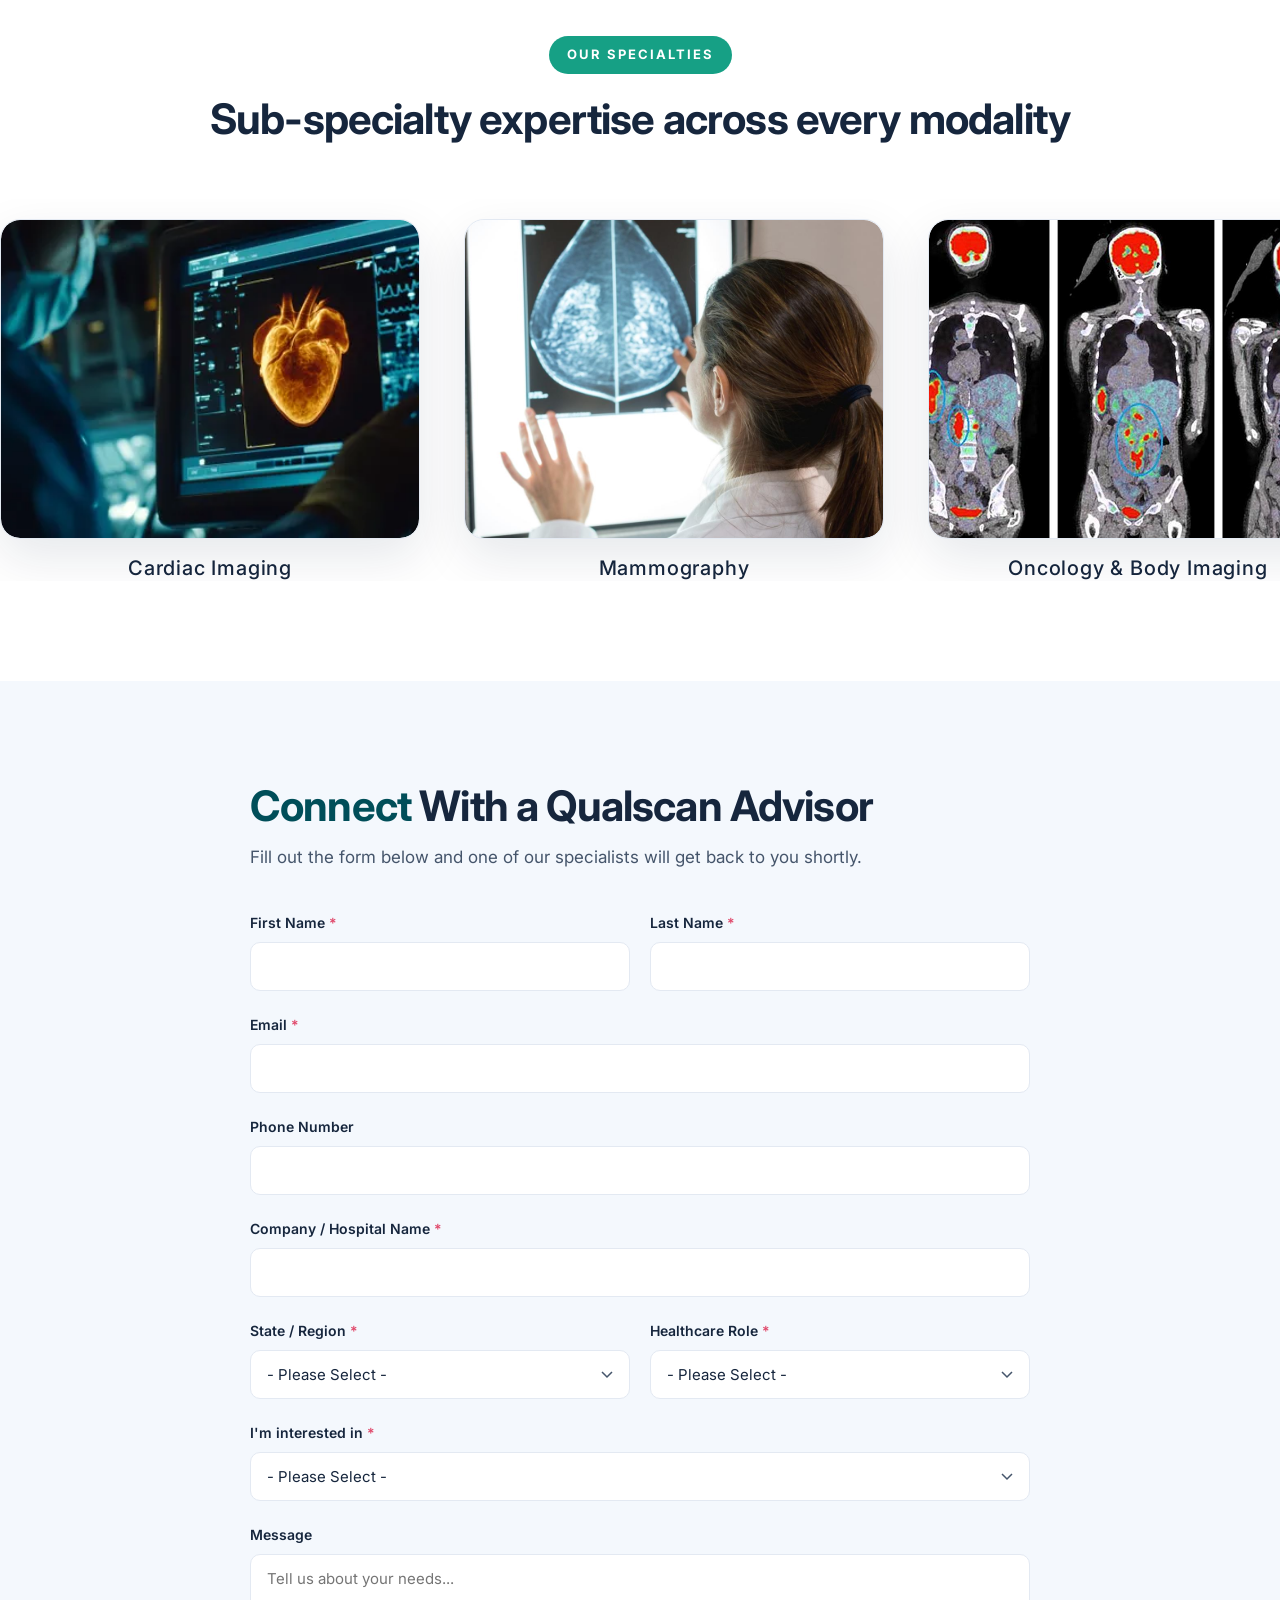
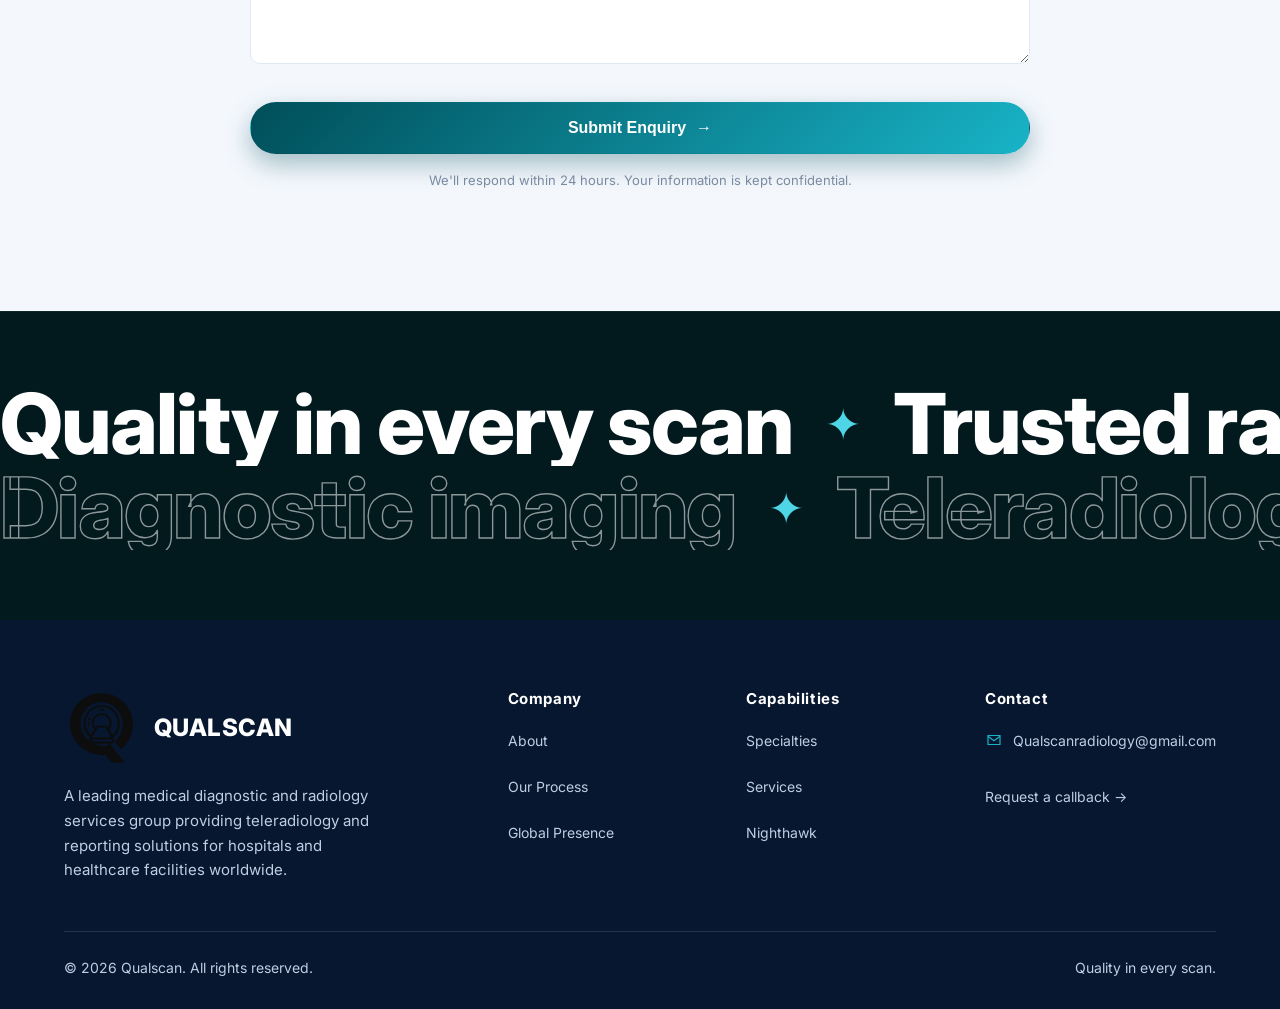
==== commit f432d5bf: "Update site logo to assets/logoy.png" ====
--- a/index.html
+++ b/index.html
@@ -17,7 +17,7 @@
     <div class="container nav">
       <a href="index.html" class="brand">
         <span class="brand-mark brand-mark--logo" aria-hidden="true">
-          <img src="assets/logo 3.png" alt="Qualscan logo" />
+          <img src="assets/logoy.png" alt="Qualscan logo" />
         </span>
         <span>Qualscan<small>Quality in every scan</small></span>
       </a>
@@ -44,7 +44,7 @@
     </div>
     <div class="hero-content">
       <div class="anniversary">
-        <img src="assets/logo 3.png" alt="Qualscan" />
+        <img src="assets/logoy.png" alt="Qualscan" />
         <strong>27 years of</strong>
         <span>exceptional care</span>
       </div>
@@ -340,7 +340,7 @@
       <div class="footer-grid">
         <div class="footer-about">
           <div class="brand">
-            <span class="brand-mark brand-mark--logo" aria-hidden="true"><img src="assets/logo 3.png" alt="Qualscan logo" /></span>
+            <span class="brand-mark brand-mark--logo" aria-hidden="true"><img src="assets/logoy.png" alt="Qualscan logo" /></span>
             <span>Qualscan</span>
           </div>
           <p>A leading medical diagnostic and radiology services group providing teleradiology and reporting solutions for hospitals and healthcare facilities worldwide.</p>
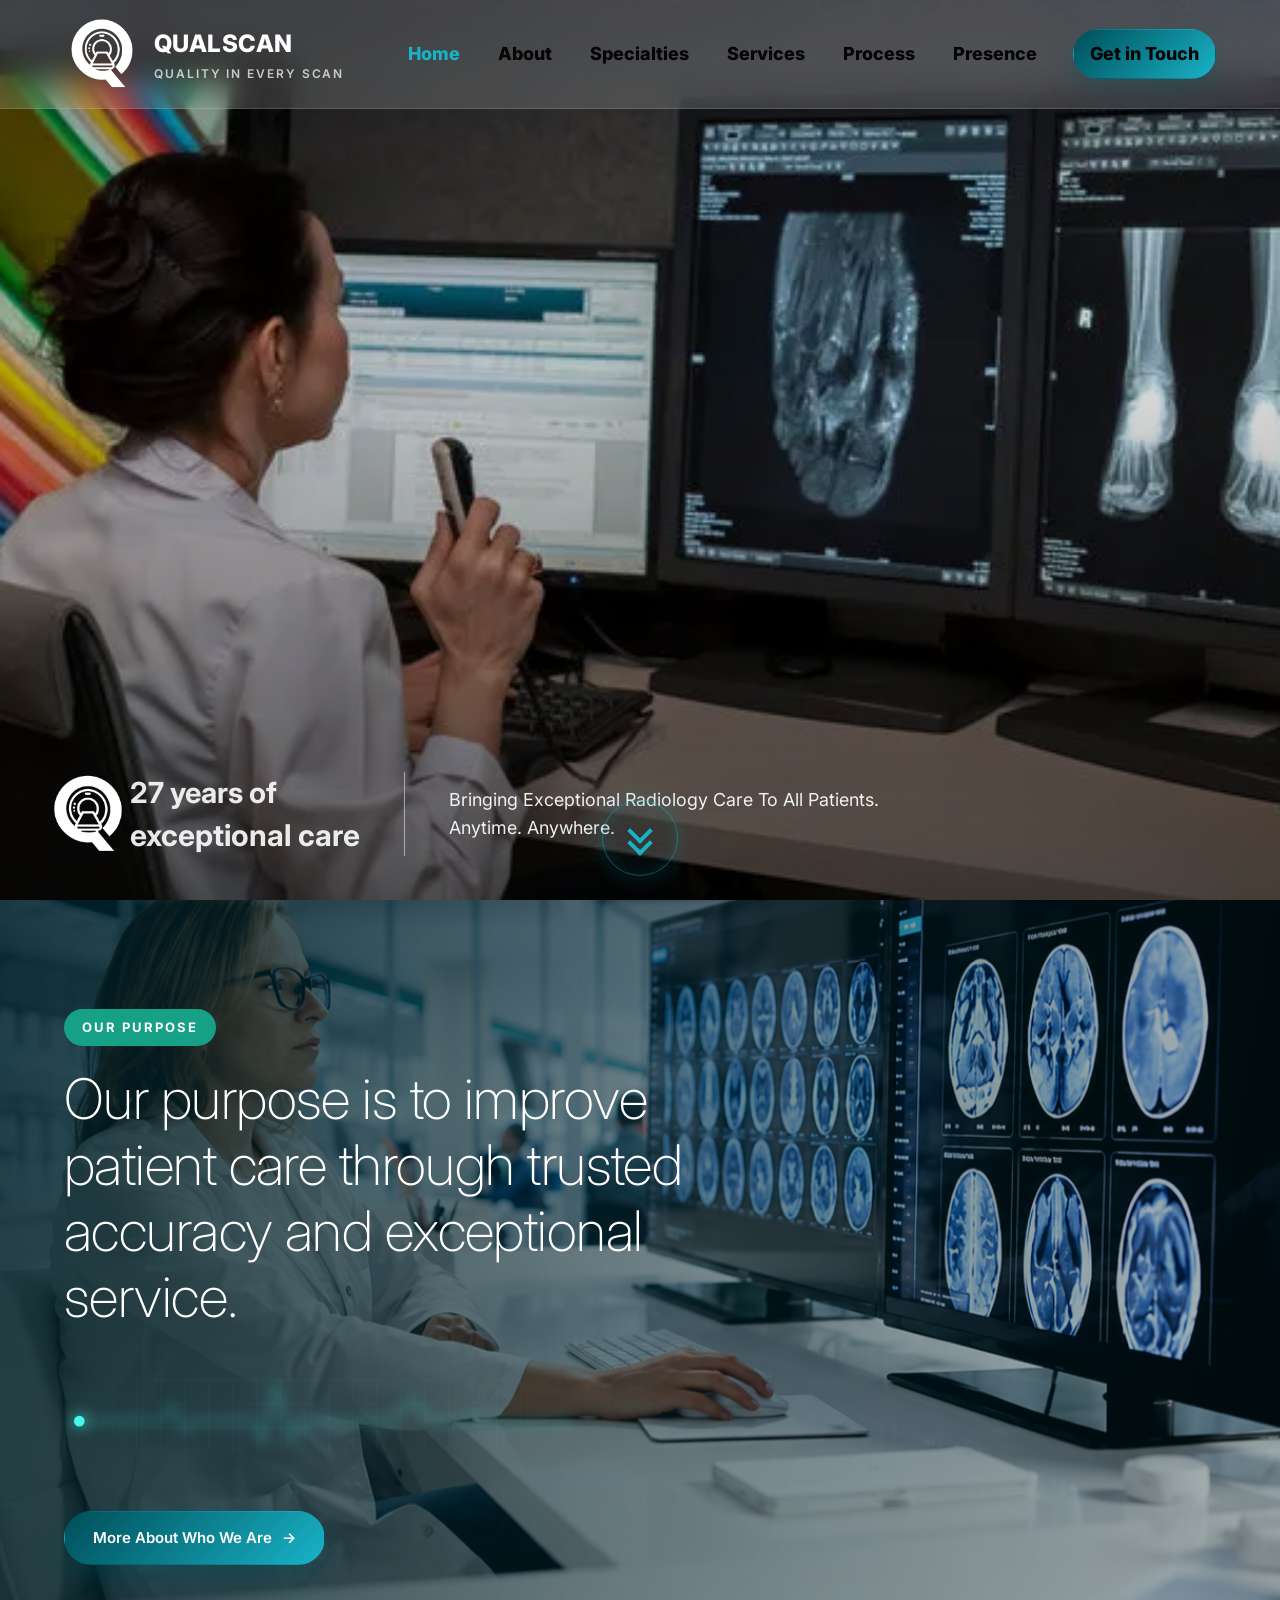
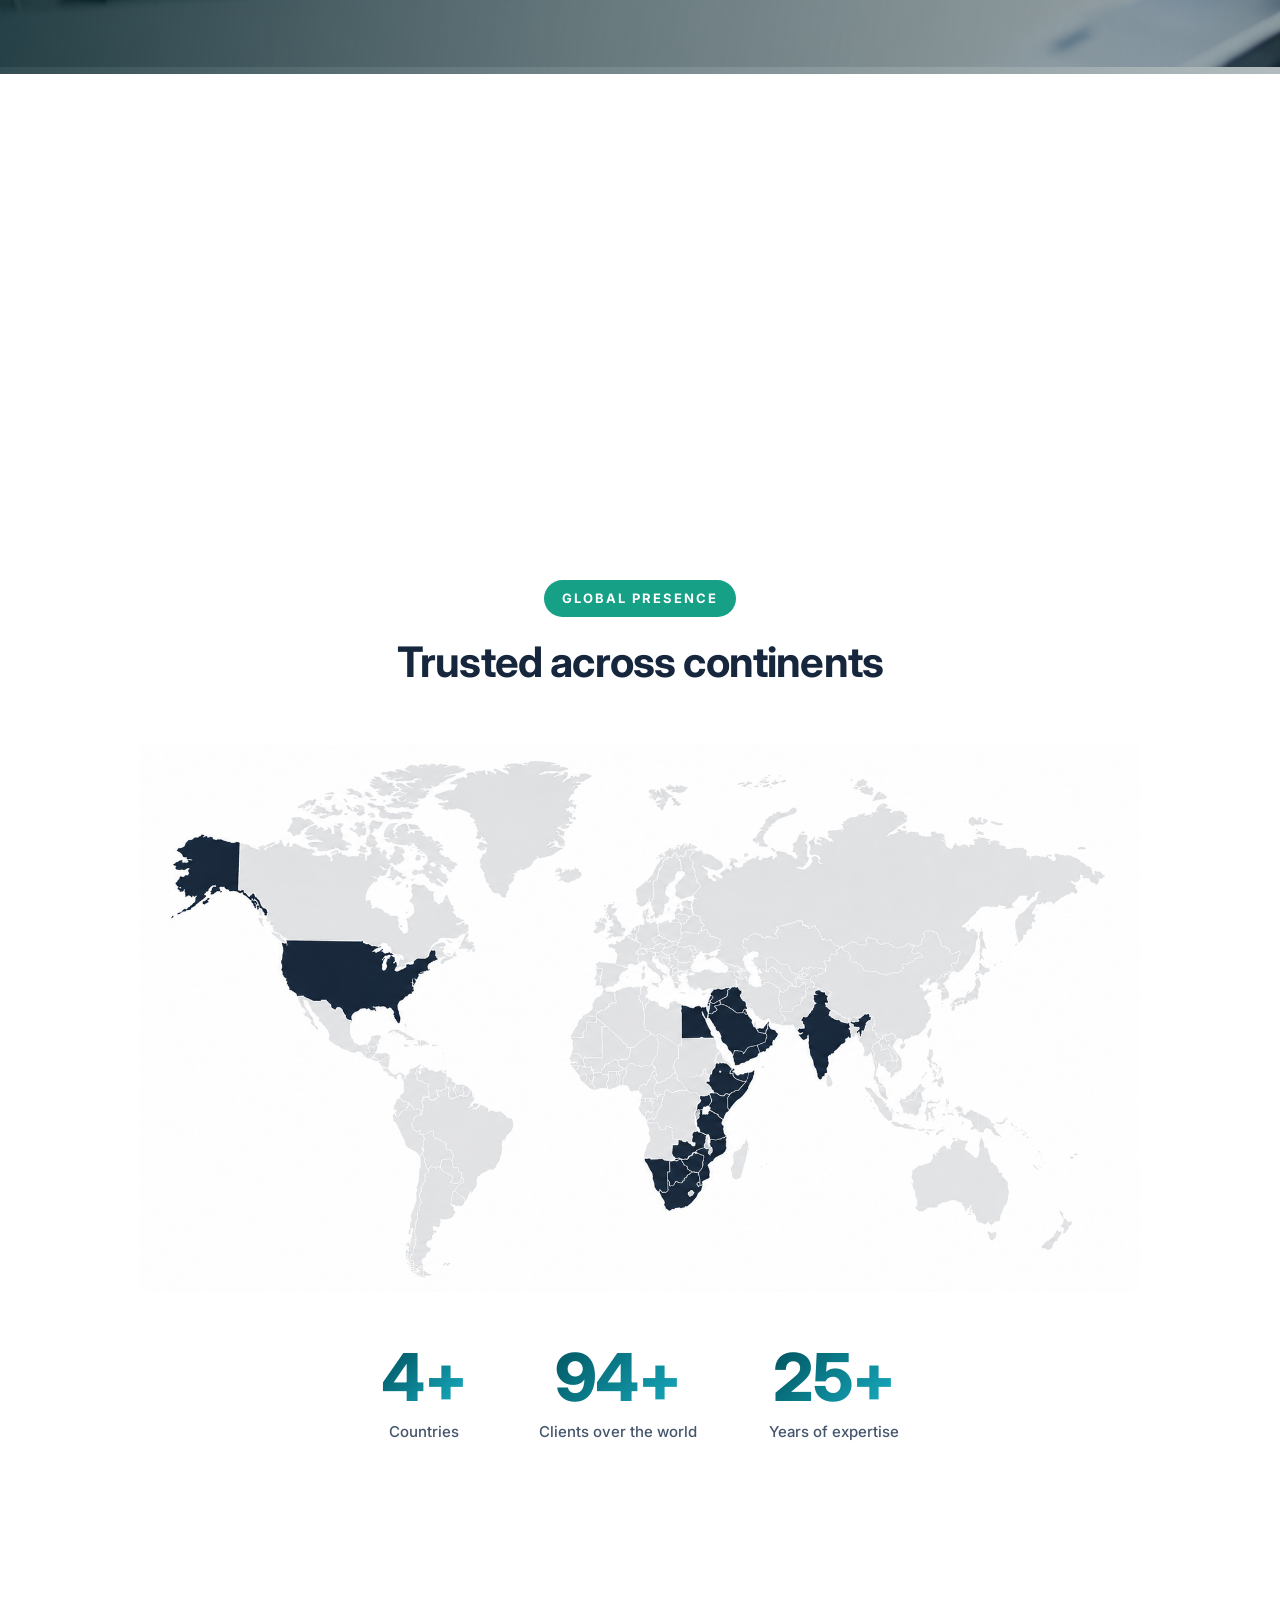
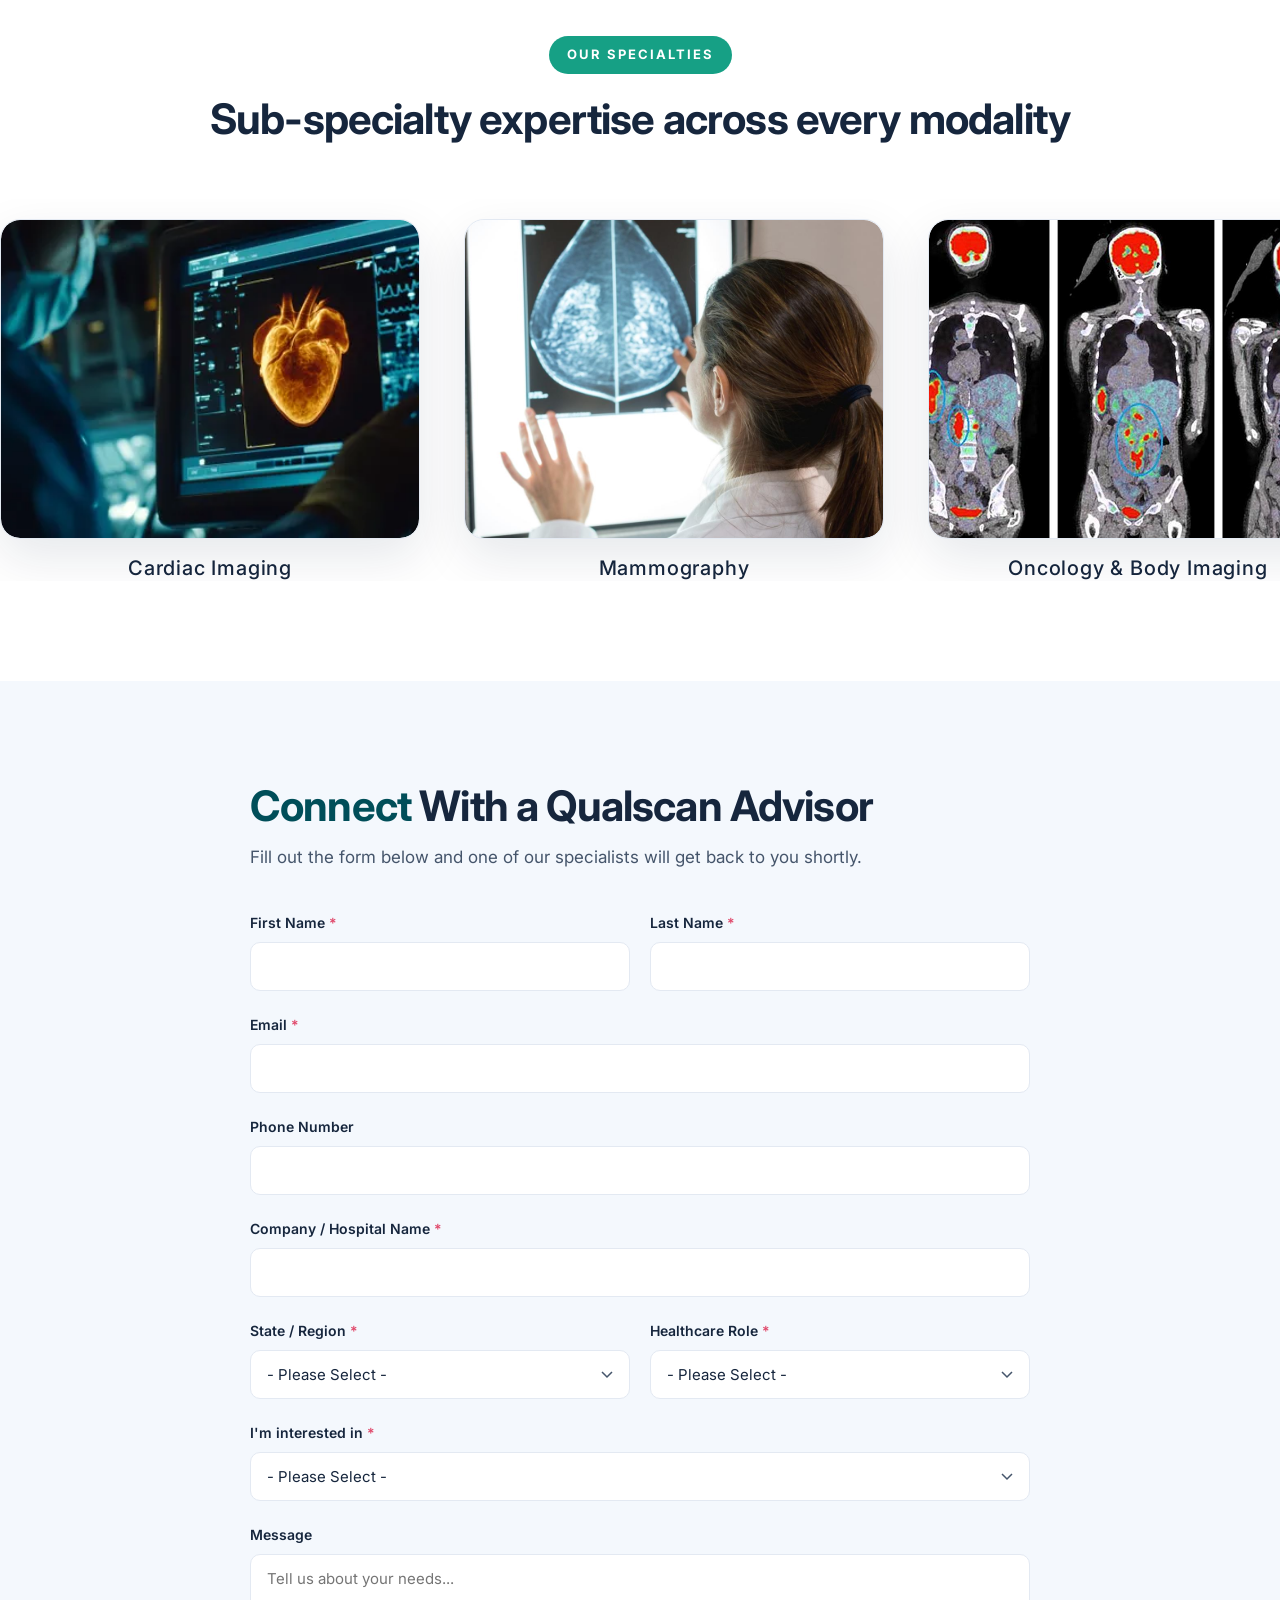
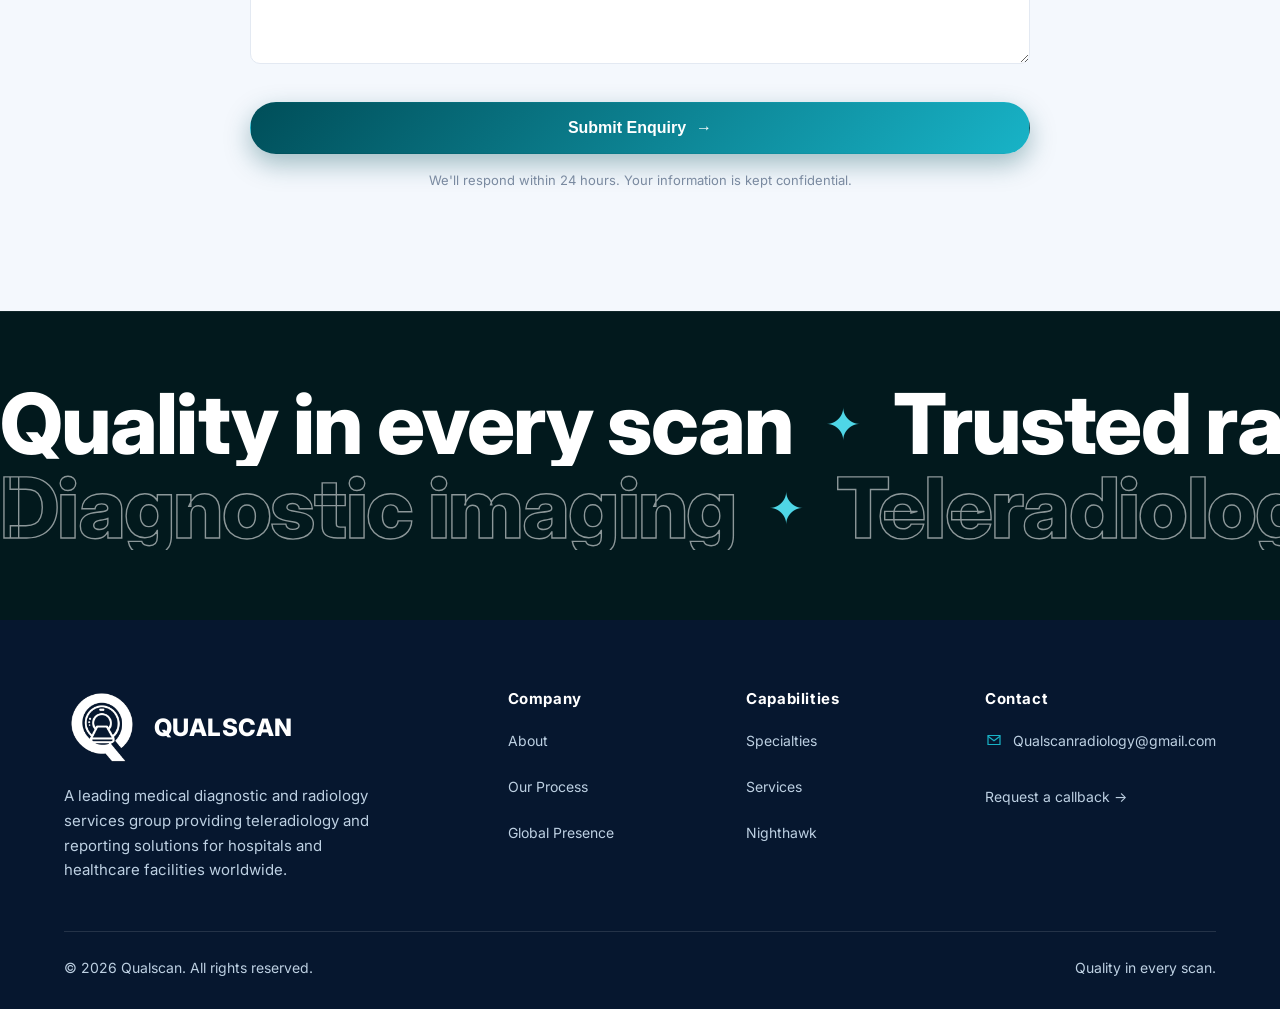
==== commit 8396265d: "Update site logo to assets/logolast.png" ====
--- a/index.html
+++ b/index.html
@@ -17,7 +17,7 @@
     <div class="container nav">
       <a href="index.html" class="brand">
         <span class="brand-mark brand-mark--logo" aria-hidden="true">
-          <img src="assets/logoy.png" alt="Qualscan logo" />
+          <img src="assets/logolast.png" alt="Qualscan logo" />
         </span>
         <span>Qualscan<small>Quality in every scan</small></span>
       </a>
@@ -44,7 +44,7 @@
     </div>
     <div class="hero-content">
       <div class="anniversary">
-        <img src="assets/logoy.png" alt="Qualscan" />
+        <img src="assets/logolast.png" alt="Qualscan" />
         <strong>27 years of</strong>
         <span>exceptional care</span>
       </div>
@@ -340,7 +340,7 @@
       <div class="footer-grid">
         <div class="footer-about">
           <div class="brand">
-            <span class="brand-mark brand-mark--logo" aria-hidden="true"><img src="assets/logoy.png" alt="Qualscan logo" /></span>
+            <span class="brand-mark brand-mark--logo" aria-hidden="true"><img src="assets/logolast.png" alt="Qualscan logo" /></span>
             <span>Qualscan</span>
           </div>
           <p>A leading medical diagnostic and radiology services group providing teleradiology and reporting solutions for hospitals and healthcare facilities worldwide.</p>
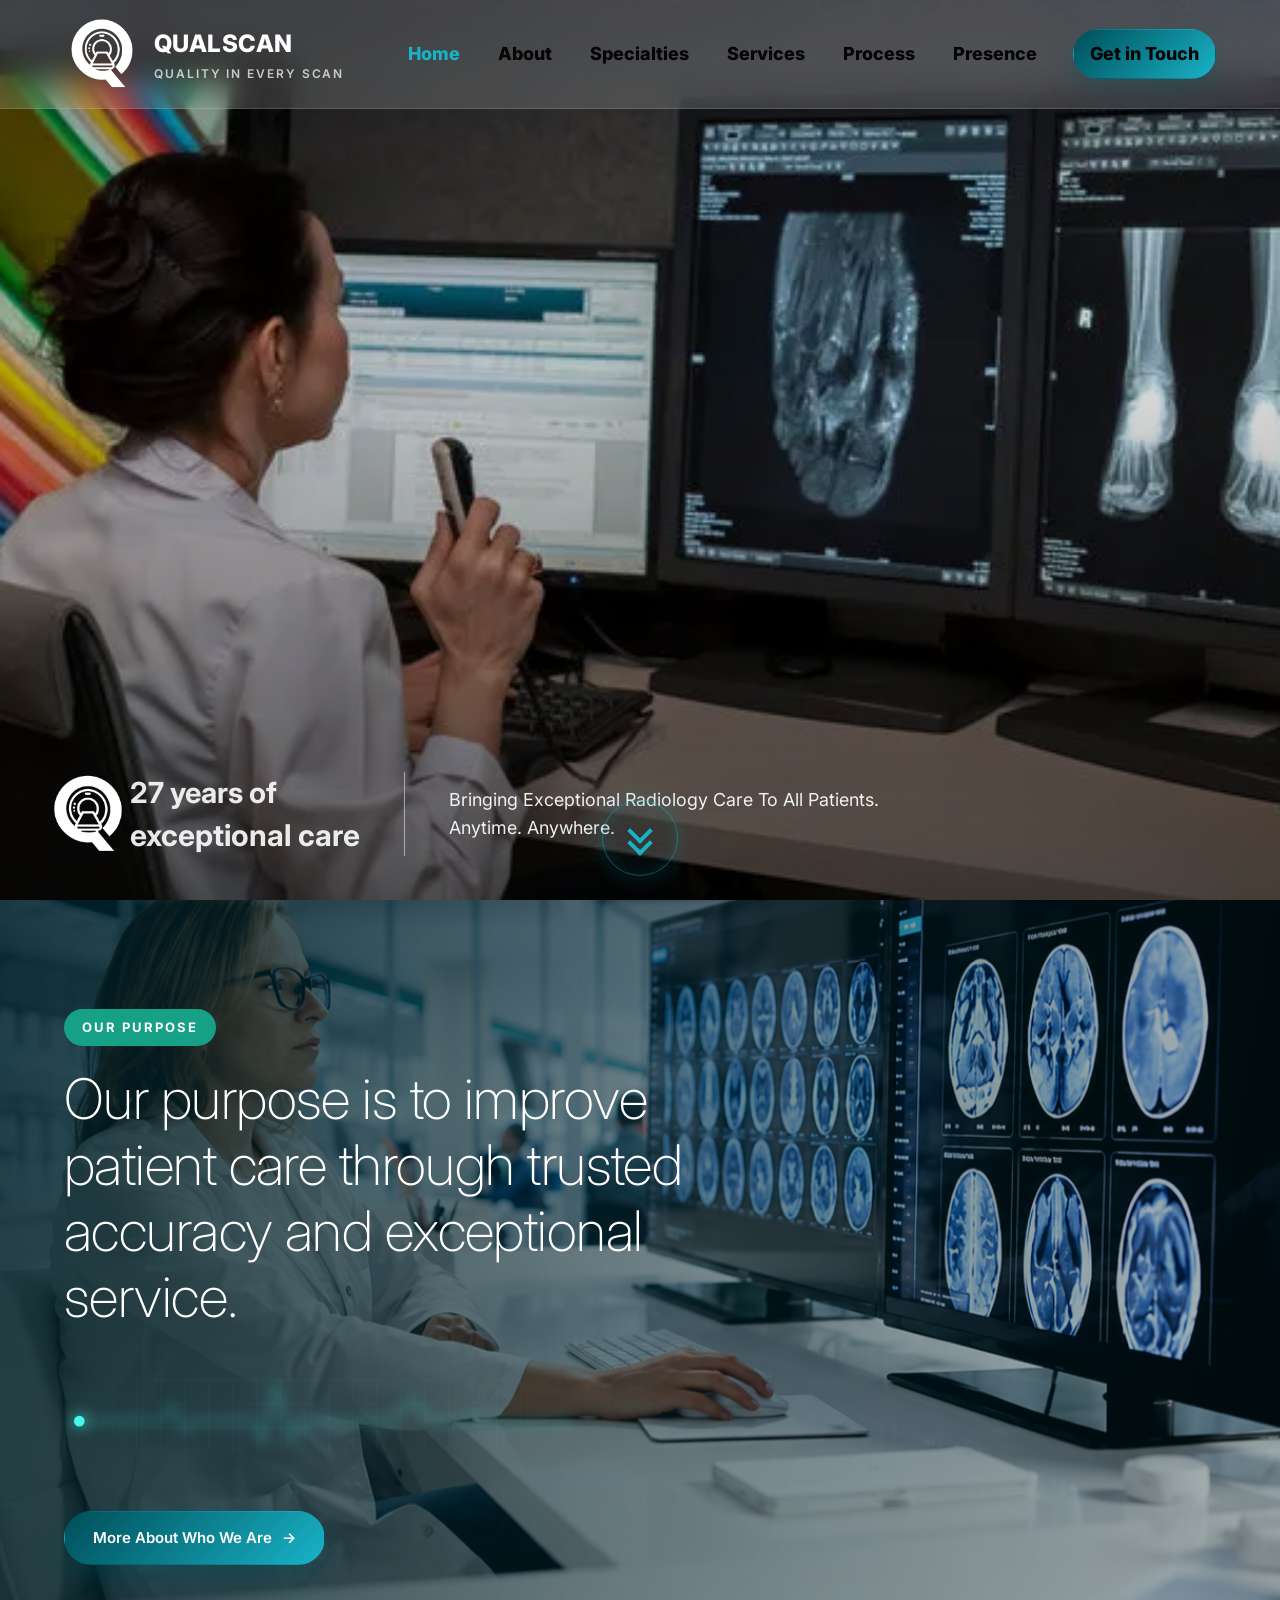
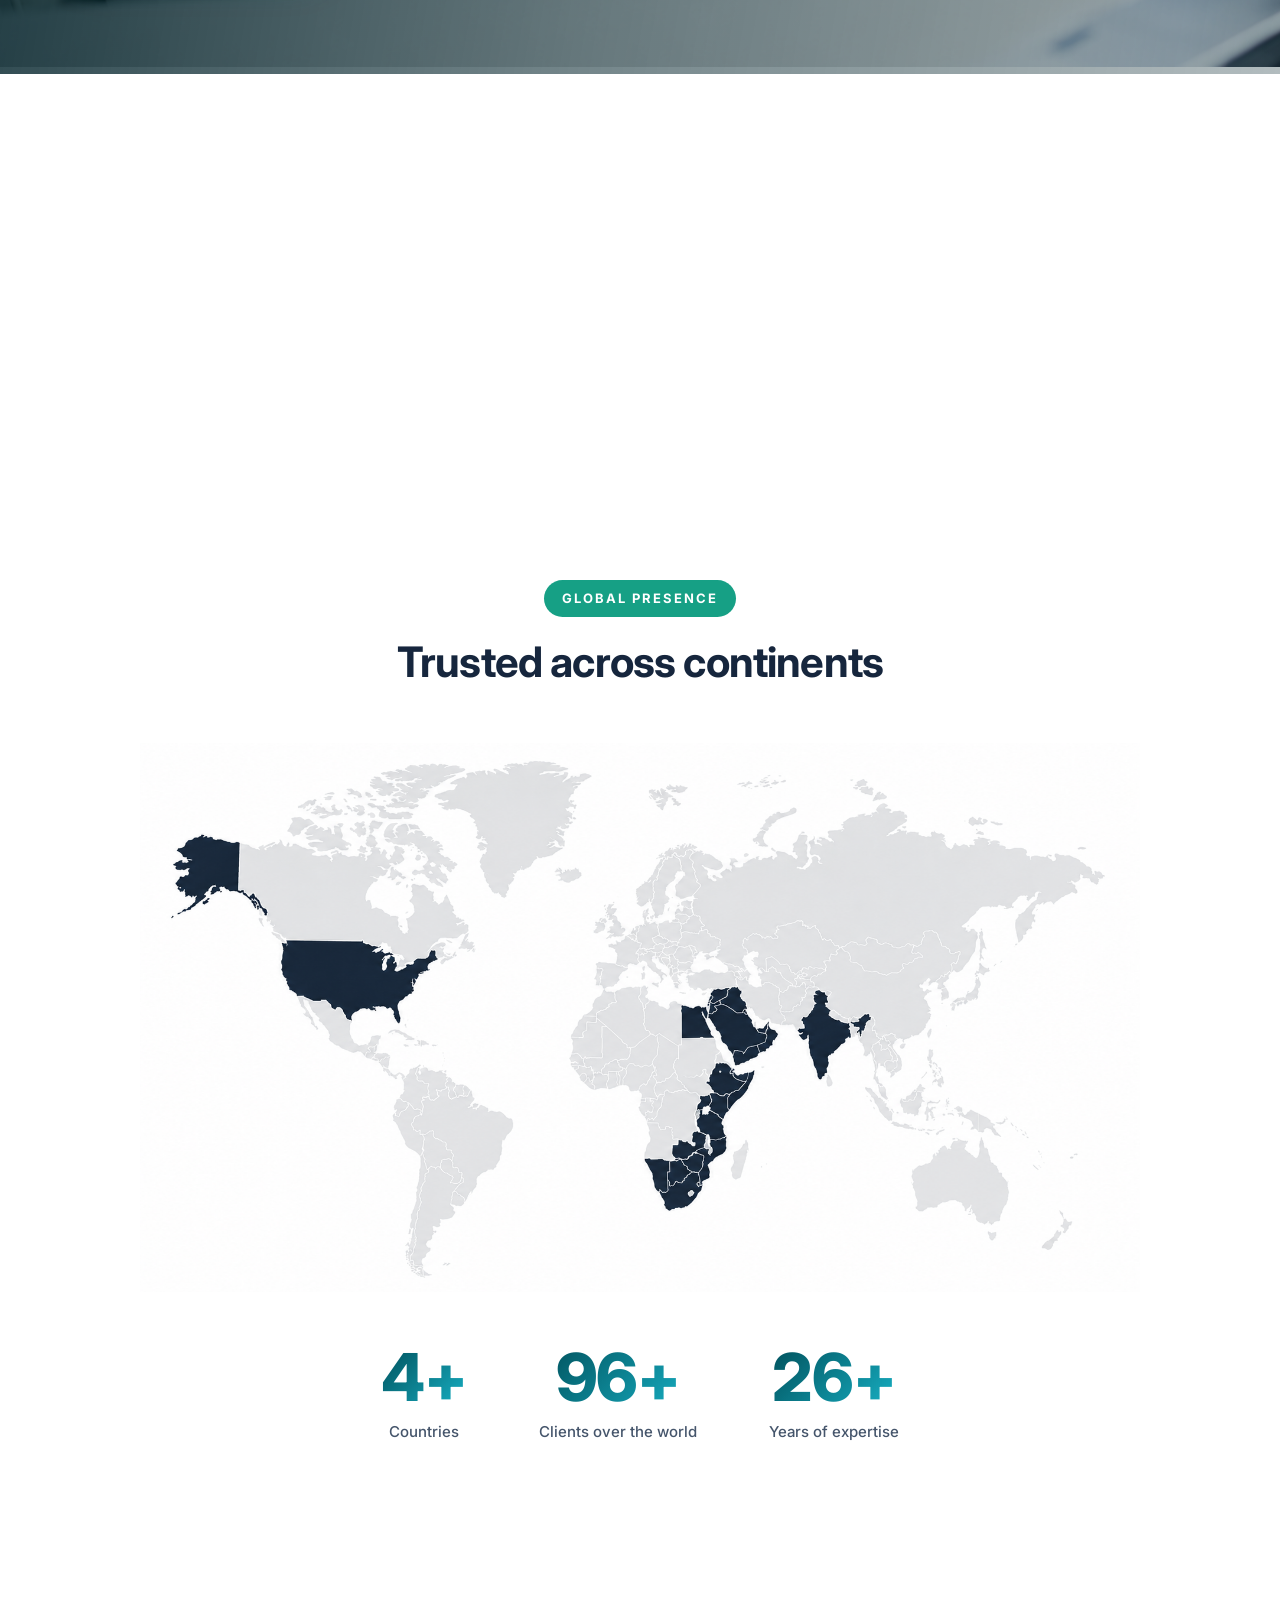
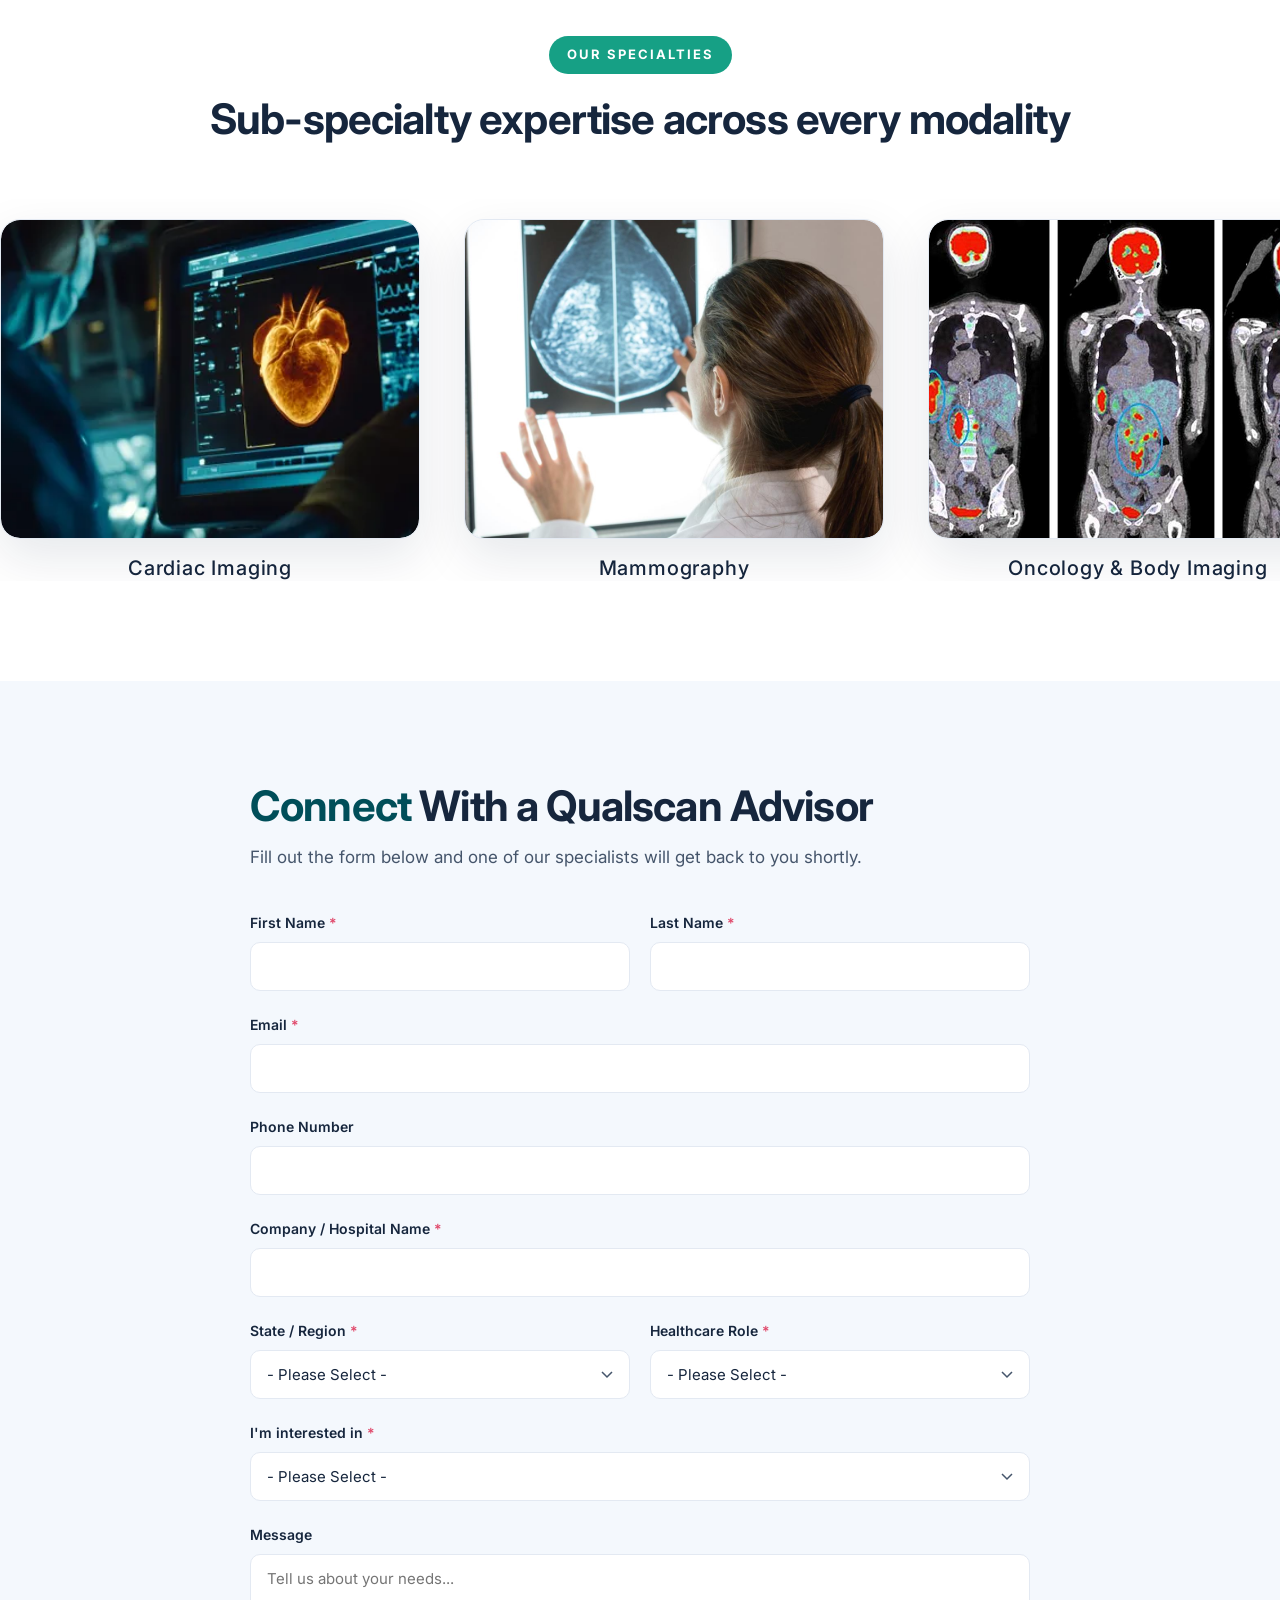
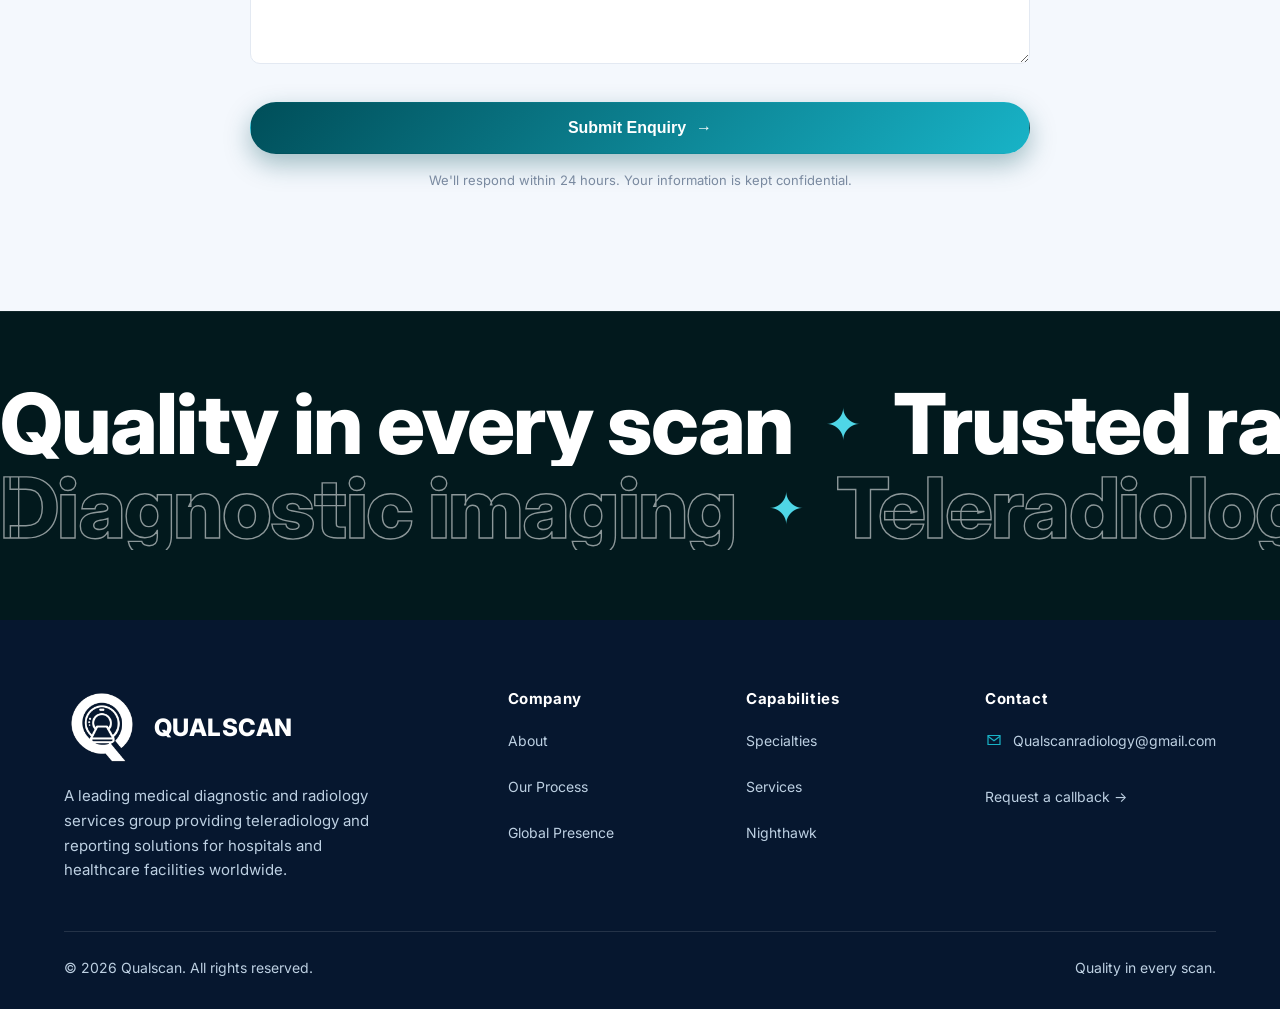
==== commit 22dcf8cf: "Connect lead capture forms to Supabase database - Add js/supabase-config.js with project URL, publis" ====
--- a/index.html
+++ b/index.html
@@ -371,7 +371,8 @@
   </footer>
 
   <script src="js/main.js?v=58"></script>
-  <script src="js/home.js?v=34"></script>
+  <script src="js/supabase-config.js?v=1"></script>
+  <script src="js/home.js?v=35"></script>
 <script>
   document.querySelectorAll(".stat-number[data-target]").forEach(counter => {
     const target = Number(counter.dataset.target);
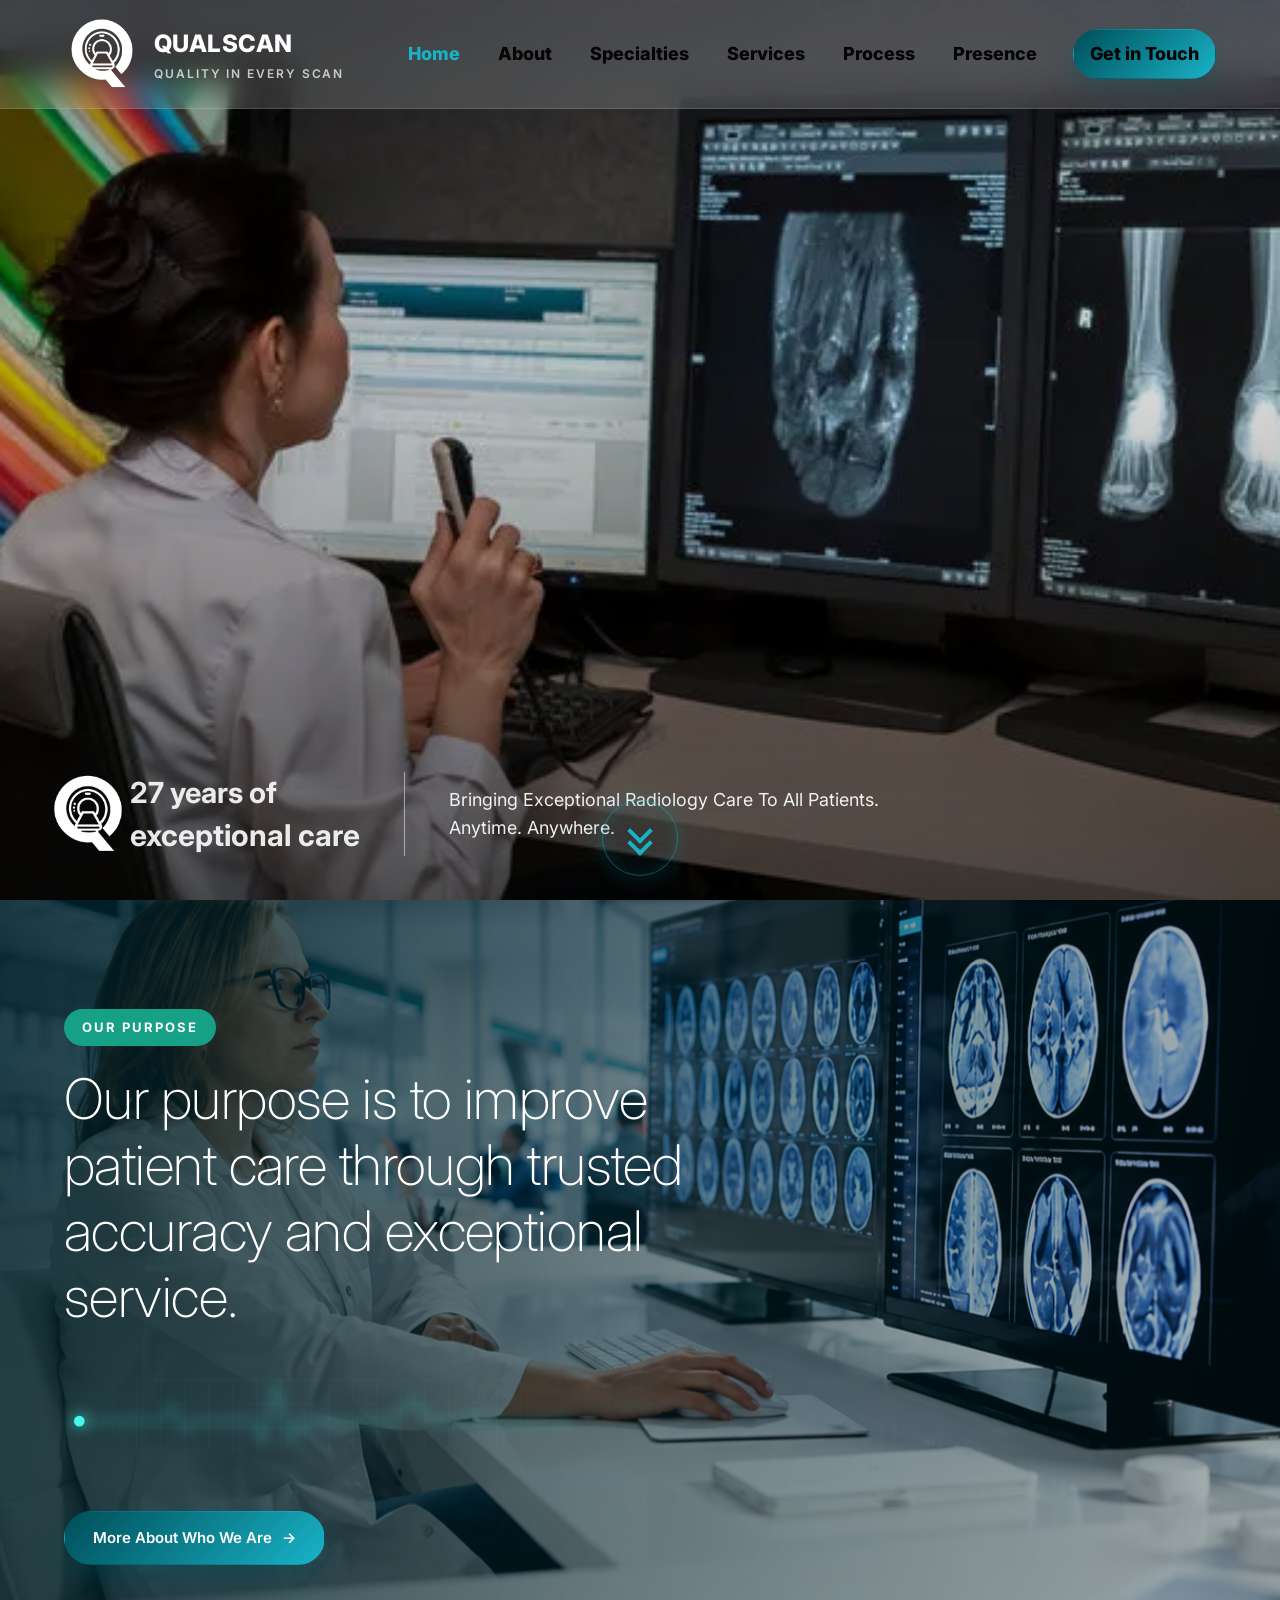
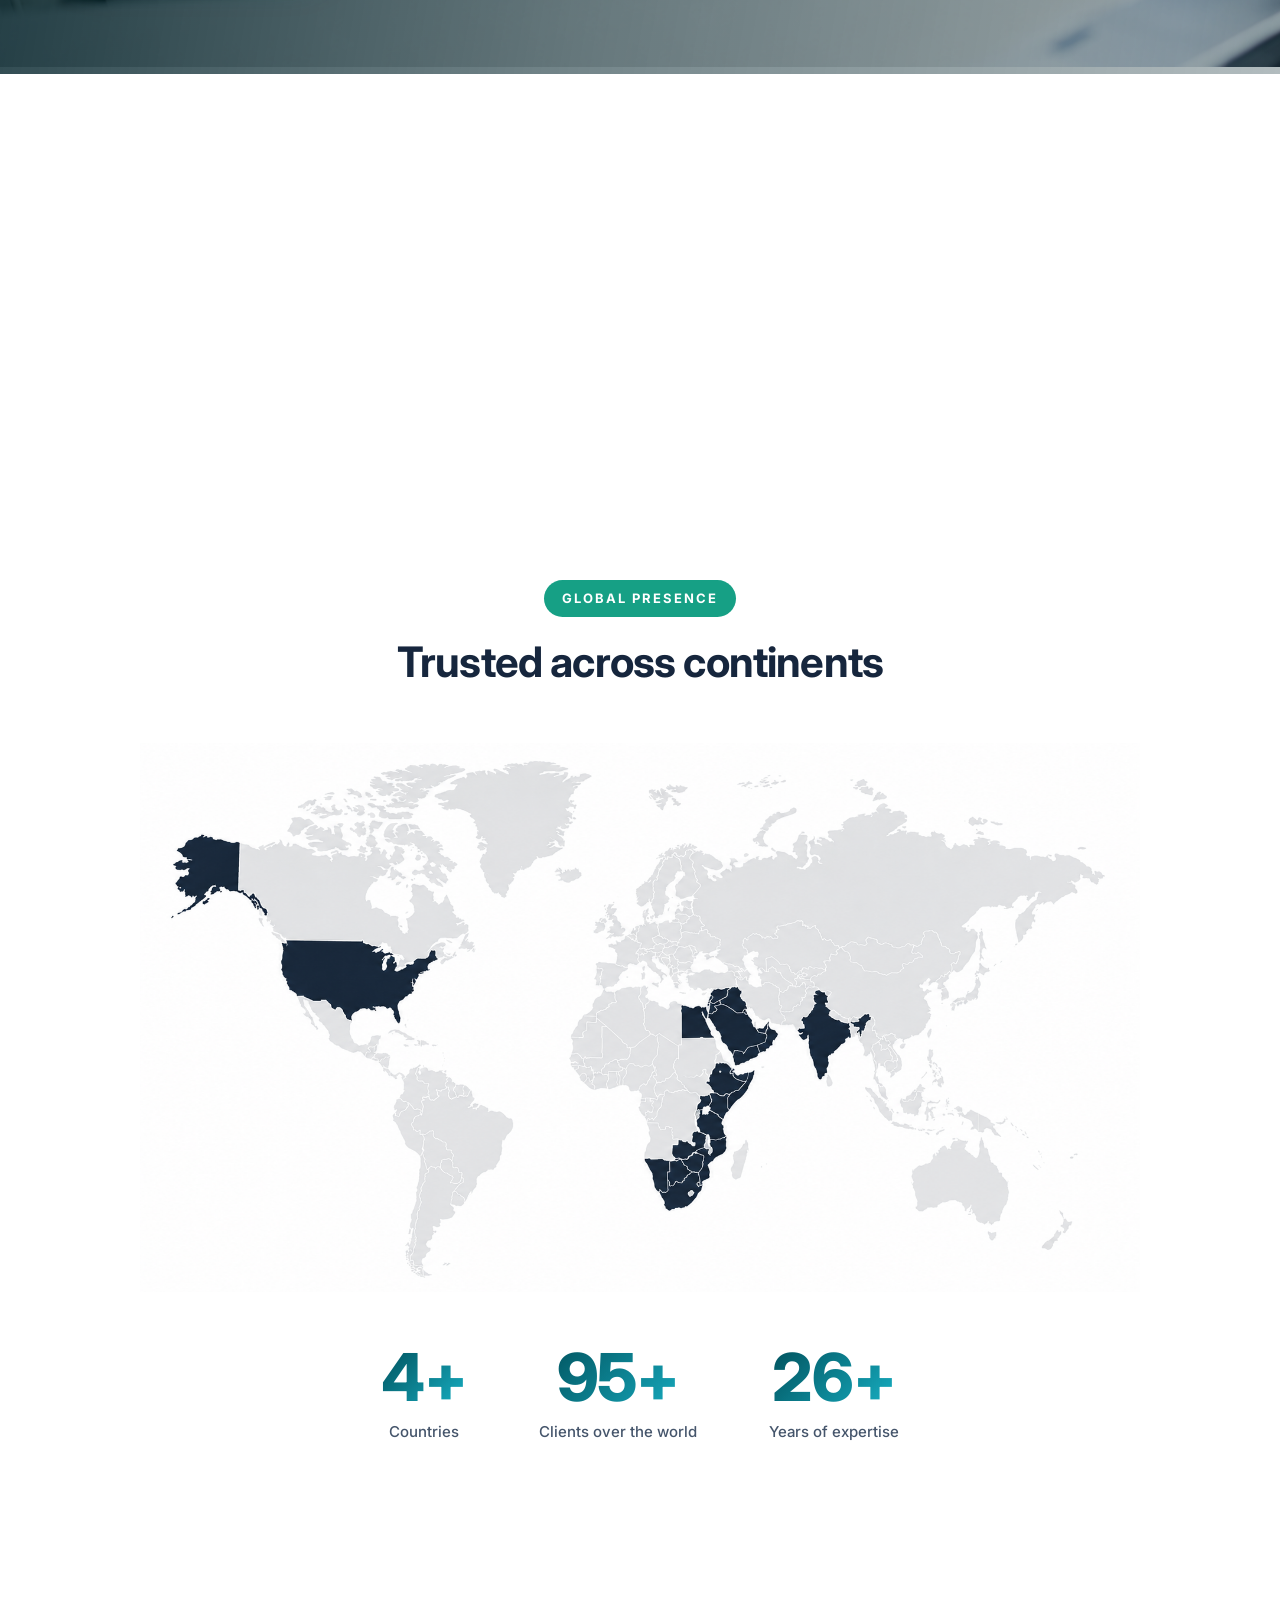
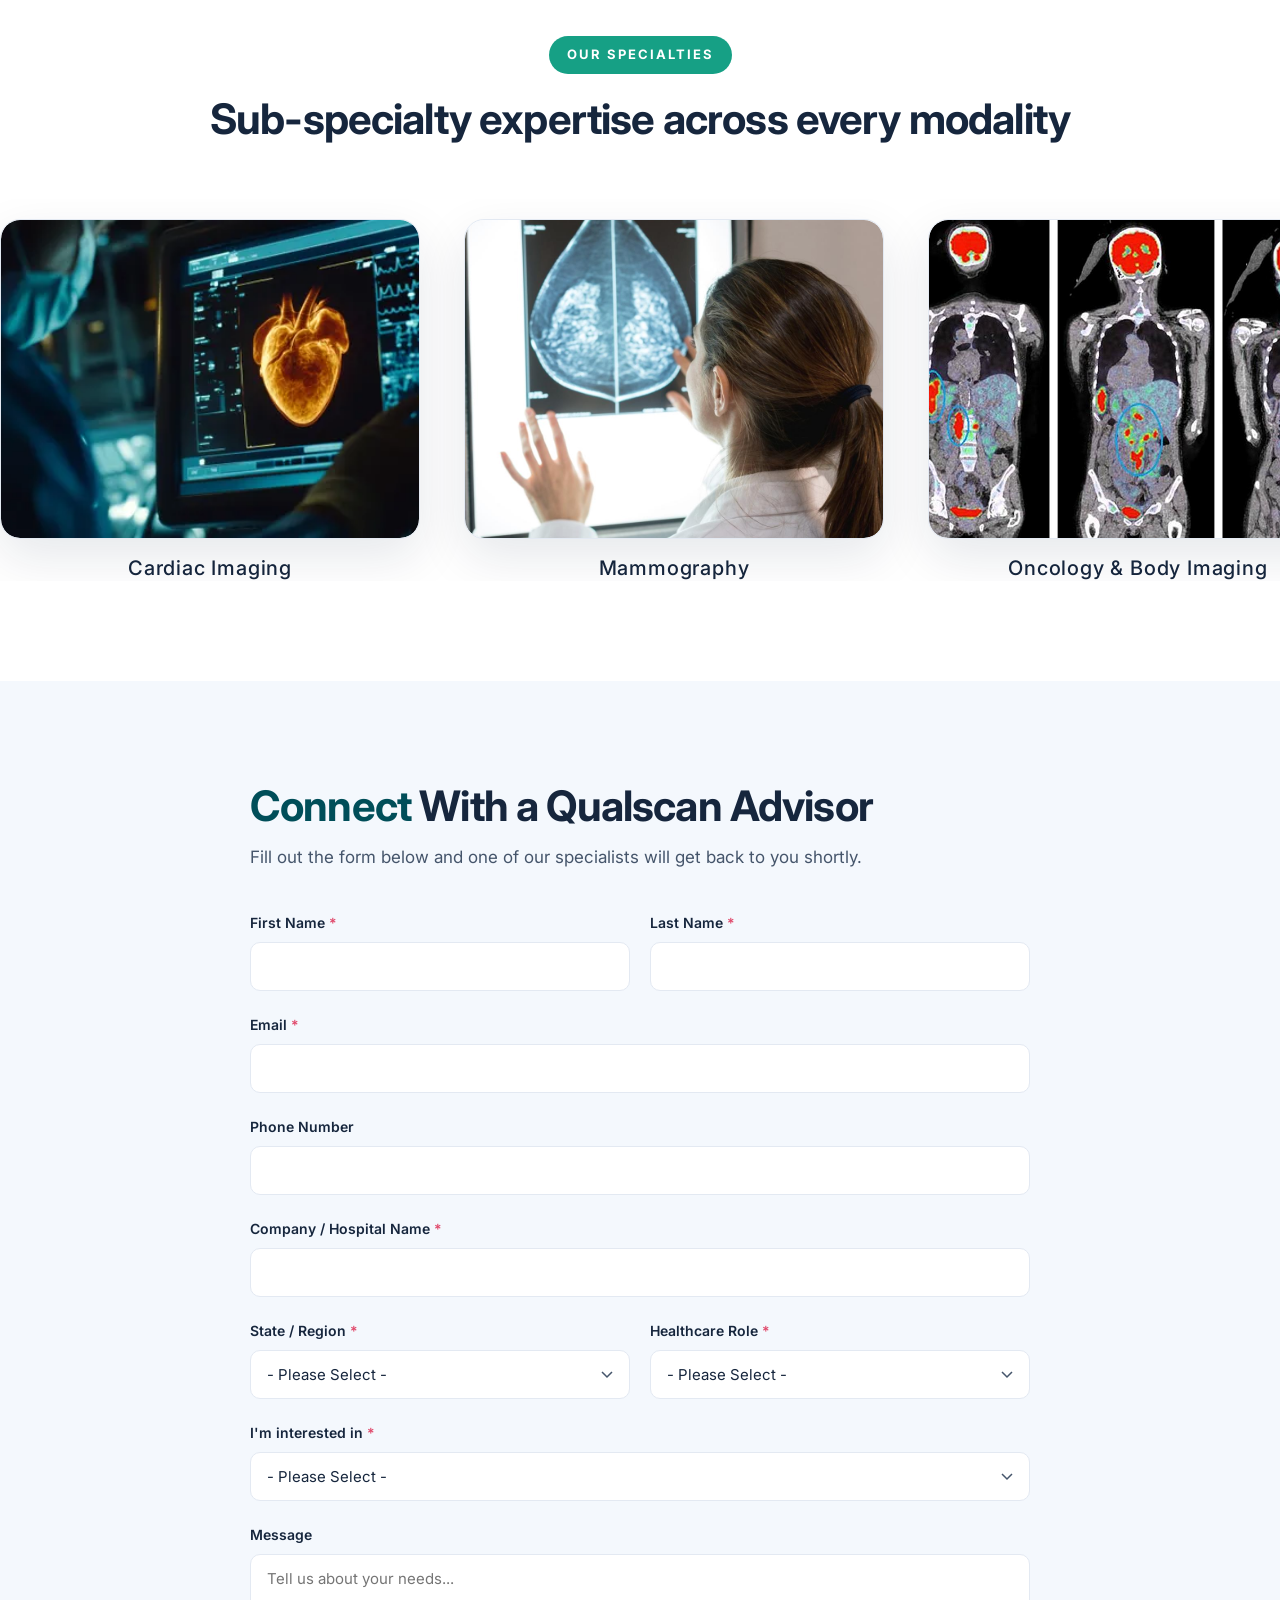
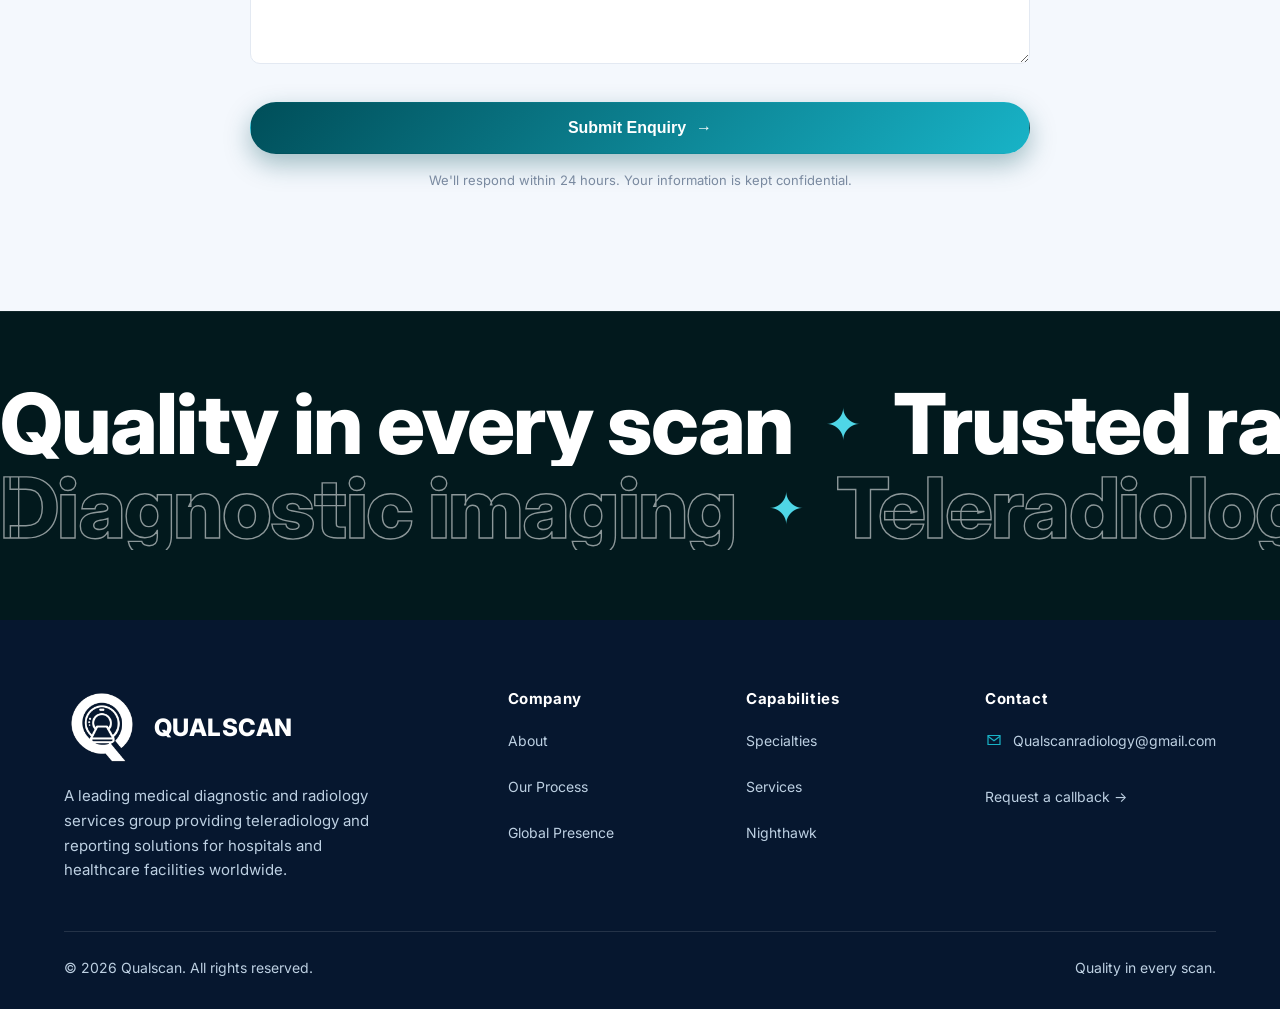
==== commit a2fbb36a: "Dark solid/scrolled header so the light logo stays visible - Make .header--solid and .is-scrolled he" ====
--- a/index.html
+++ b/index.html
@@ -8,7 +8,7 @@
   <link rel="preconnect" href="https://fonts.googleapis.com" />
   <link rel="preconnect" href="https://fonts.gstatic.com" crossorigin />
   <link href="https://fonts.googleapis.com/css2?family=Inter:wght@200;300;400;500;600;700;800&display=swap" rel="stylesheet" />
-  <link rel="stylesheet" href="css/style.css?v=58" />
+  <link rel="stylesheet" href="css/style.css?v=60" />
 </head>
 <body>
 
--- a/css/style.css
+++ b/css/style.css
@@ -115,24 +115,19 @@
   border-bottom: 1px solid rgba(255, 255, 255, 0.14);
   
 }
-@media (min-width: 941px) {
-  .site-header.header--solid {
-    background: rgba(255, 255, 255, 0.28);
-    border-bottom-color: rgba(0, 78, 89, 0.12);
-    box-shadow: 0 8px 24px rgba(10, 31, 60, 0.08);
-  }
-}
+.site-header.header--solid,
 .site-header.is-scrolled {
-   background: rgba(255, 255, 255, 0.72);
-  -webkit-backdrop-filter: blur(18px) saturate(150%);
-  backdrop-filter: blur(18px) saturate(150%);
-  box-shadow: var(--shadow-sm);
-  border-bottom-color: rgba(0, 78, 89, 0.10);
-  padding: 12px 0;
-}
+  background: rgba(2, 25, 29, 0.96);
+  border-bottom: 1px solid rgba(79, 214, 230, 0.18);
+  box-shadow: 0 12px 34px rgba(0, 0, 0, 0.22);
+  -webkit-backdrop-filter: blur(16px);
+  backdrop-filter: blur(16px);
+}
+.site-header.is-scrolled { padding: 12px 0; }
 .nav { display: flex; align-items: center; justify-content: space-between; }
 .brand { display: flex; align-items: center; gap: 14px; font-weight: 800; font-size: 24px; letter-spacing: 0.02em; color: #fff; text-transform: uppercase; }
-.is-scrolled .brand, .header--solid .brand { color: var(--c-navy); }
+.is-scrolled .brand, .header--solid .brand { color: #ffffff; }
+.is-scrolled .brand small, .header--solid .brand small { color: rgba(255, 255, 255, 0.72); }
 .brand-mark {
   width: 40px; height: 40px; border-radius: 11px; display: grid; place-items: center;
   background: var(--grad-primary); color: #fff; box-shadow: 0 8px 18px rgba(0,78,89,0.4);
@@ -142,15 +137,30 @@
 .brand-mark--logo { background: transparent; padding: 0; overflow: visible; box-shadow: none; width: 76px; height: 76px; border-radius: 0; }
 .brand-mark--logo img { width: 100%; height: 100%; object-fit: contain; display: block; }
 .brand small { display: block; font-size: 12px; font-weight: 600; letter-spacing: 0.16em; text-transform: uppercase; opacity: 0.72; }
+/* On the dark solid/scrolled header, give the brand-mark a subtle glass backing
+   and brighten the (light) logo so it never blends into the bar. */
+.header--solid .brand-mark, .is-scrolled .brand-mark {
+  background: rgba(255, 255, 255, 0.08);
+  border: 1px solid rgba(79, 214, 230, 0.22);
+  box-shadow: 0 8px 24px rgba(79, 214, 230, 0.14);
+}
+/* keep the large logo image itself unboxed, just brighten it */
+.header--solid .brand-mark--logo, .is-scrolled .brand-mark--logo {
+  background: transparent; border: none; box-shadow: none;
+}
+.header--solid .brand-mark img, .is-scrolled .brand-mark img {
+  filter: brightness(1.35) contrast(1.1);
+}
 
 .nav-links { display: flex; align-items: center; gap: 6px; }
 .nav-links a {
   font-size: 18px; font-weight: 800; color: #050505;
   padding: 9px 16px; border-radius: 999px; transition: all 0.25s var(--ease);
 }
-.is-scrolled .nav-links a, .header--solid .nav-links a { color: #050505; }
+.is-scrolled .nav-links a, .header--solid .nav-links a { color: #ffffff; }
 .nav-links a:hover, .nav-links a.active { color: var(--c-teal); }
-.is-scrolled .nav-links a.active, .header--solid .nav-links a.active { color: var(--c-blue); }
+.is-scrolled .nav-links a:hover, .header--solid .nav-links a:hover,
+.is-scrolled .nav-links a.active, .header--solid .nav-links a.active { color: #4fd6e6; }
 .nav-cta { margin-left: 14px; }
 
 .nav-toggle {
@@ -158,26 +168,26 @@
   cursor: pointer; flex-direction: column; gap: 5px; align-items: center; justify-content: center;
 }
 .nav-toggle span { width: 24px; height: 2px; background: #fff; border-radius: 2px; transition: all 0.3s var(--ease); }
-.is-scrolled .nav-toggle span, .header--solid .nav-toggle span { background: var(--c-navy); }
+.is-scrolled .nav-toggle span, .header--solid .nav-toggle span { background: #ffffff; }
 .nav-toggle.is-open span:nth-child(1) { transform: translateY(7px) rotate(45deg); }
 .nav-toggle.is-open span:nth-child(2) { opacity: 0; }
 .nav-toggle.is-open span:nth-child(3) { transform: translateY(-7px) rotate(-45deg); }
 
 @media (max-width: 940px) {
   .nav-toggle { display: flex; }
-  /* Header stays teal while the menu is open */
-  .site-header.menu-open { background: #fff; box-shadow: var(--shadow-sm); }
-  .site-header.menu-open .brand { color: var(--c-navy); }
-  .site-header.menu-open .nav-toggle span { background: var(--c-navy); }
+  /* Header goes dark while the menu is open */
+  .site-header.menu-open { background: rgba(2, 25, 29, 0.98); box-shadow: 0 12px 34px rgba(0,0,0,0.28); }
+  .site-header.menu-open .brand { color: #ffffff; }
+  .site-header.menu-open .nav-toggle span { background: #ffffff; }
 
   /* Solid full-width dropdown that slides down from below the header bar */
   .nav-links {
     position: fixed; top: 70px; left: 0; right: 0;
-    background: #fff;
+    background: rgba(2, 25, 29, 0.98);
     flex-direction: column; align-items: stretch; gap: 2px;
     padding: 16px 24px 28px;
-    box-shadow: 0 18px 40px rgba(10,31,60,0.16);
-    border-top: 1px solid var(--c-line);
+    box-shadow: 0 18px 40px rgba(0,0,0,0.28);
+    border-top: 1px solid rgba(79, 214, 230, 0.18);
     transform: translateY(-130%);
     transition: transform 0.4s var(--ease);
     z-index: 998;
@@ -185,8 +195,8 @@
     overflow-y: auto;
   }
   .nav-links.is-open { transform: translateY(0); }
-  .nav-links a { color: #050505; padding: 14px 16px; border-radius: 12px; font-size: 18px; font-weight: 800; }
-  .nav-links a:hover { background: var(--c-bg-alt); }
+  .nav-links a { color: #ffffff; padding: 14px 16px; border-radius: 12px; font-size: 18px; font-weight: 800; }
+  .nav-links a:hover { background: rgba(255, 255, 255, 0.08); color: #4fd6e6; }
   .nav-cta { margin: 12px 0 0; }
   .nav-cta .btn { width: 100%; justify-content: center; }
 }
@@ -2223,129 +2233,199 @@
 .vibe-card {
   position: relative;
   overflow: hidden;
-  border: 1px solid var(--c-line);
-  background:
-    radial-gradient(120% 120% at 100% 0%, var(--ac-tint) 0%, rgba(255,255,255,0) 55%),
-    #ffffff;
+  min-height: 255px;
+  border: 1px solid var(--card-border, rgba(0, 78, 89, 0.16));
+  background: var(--card-bg, #fff);
+  box-shadow: 0 18px 44px rgba(0, 54, 62, 0.08);
   isolation: isolate;
 }
 
-/* colored top accent bar */
+/* colored left accent bar */
 .vibe-card::before {
   content: "";
   position: absolute;
-  inset: 0 0 auto 0;
-  height: 6px;
+  inset: 0 auto 0 0;
+  width: 7px;
   background: var(--ac-grad);
 }
 
-/* soft colored glow blob in the corner */
+/* angled translucent accent panel */
 .vibe-card::after {
   content: "";
   position: absolute;
-  right: -60px;
-  top: -60px;
-  width: 160px;
-  height: 160px;
-  border-radius: 50%;
-  background: var(--ac-grad);
-  opacity: 0.14;
-  filter: blur(6px);
+  inset: 0 0 0 auto;
+  width: 42%;
+  background: var(--accent-panel);
+  clip-path: polygon(34% 0, 100% 0, 100% 100%, 12% 100%);
   z-index: -1;
-  transition: transform 0.5s var(--ease), opacity 0.5s var(--ease);
+  transition: transform 0.45s var(--ease), opacity 0.45s var(--ease);
 }
 
 .vibe-card .icon {
-  background: var(--ac-grad);
-  color: #fff;
+  width: 56px;
+  height: 56px;
+  display: grid;
+  place-items: center;
+  margin-bottom: 20px;
+  border-radius: 14px;
+  background: var(--icon-bg, var(--ac-grad));
+  color: var(--icon-color, #fff);
   box-shadow: 0 10px 22px var(--ac-shadow);
+  border: 1px solid var(--icon-border, transparent);
   transition: transform 0.45s var(--ease);
 }
 
+.vibe-card .icon svg { width: 28px; height: 28px; }
+
 .vibe-card h3 {
-  background: var(--ac-grad);
-  -webkit-background-clip: text;
-  background-clip: text;
-  -webkit-text-fill-color: transparent;
-  color: transparent;
+  position: relative;
+  margin-bottom: 10px;
+  color: var(--title-color, #004e59);
+  font-size: 20px;
+  line-height: 1.18;
   font-weight: 800;
 }
 
+.vibe-card .feature-list {
+  display: grid;
+  gap: 14px;
+  margin-top: 18px;
+  list-style: none;
+}
+
 .vibe-card .feature-list li {
+  display: flex;
+  gap: 12px;
+  align-items: flex-start;
+  color: var(--item-color, var(--c-ink));
+  font-size: 15px;
   font-weight: 500;
-  color: var(--c-ink);
 }
 
 /* colored check badges */
 .vibe-card .feature-list li svg {
   width: 24px;
   height: 24px;
+  flex-shrink: 0;
   padding: 4px;
   border-radius: 50%;
-  color: #fff;
-  background: var(--ac-grad);
+  color: var(--check-color, #fff);
+  background: var(--check-bg, var(--ac-grad));
   box-shadow: 0 4px 10px var(--ac-shadow);
   margin-top: 0;
 }
 
+.vibe-card .feature-list li strong {
+  font-weight: 800;
+  color: var(--strong-color, var(--title-color, var(--c-ink)));
+}
+
 .vibe-card:hover {
   transform: translateY(-8px);
-  box-shadow: 0 22px 46px var(--ac-shadow);
+  box-shadow: 0 24px 54px var(--ac-shadow);
   border-color: transparent;
 }
-.vibe-card:hover::after { transform: scale(1.25); opacity: 0.2; }
+.vibe-card:hover::after { transform: translateX(-10px); }
 .vibe-card:hover .icon { transform: scale(1.08) rotate(-4deg); }
 
-/* per-card color themes — unified to the brand teal (#004e59) */
+/* per-card color themes — dark gradient panels on the brand palette */
 .vibe-card--teal {
-  --ac-grad: linear-gradient(135deg, #004e59 0%, #0a7b8a 100%);
-  --ac-shadow: rgba(0, 78, 89, 0.30);
-  --ac-tint: rgba(0, 78, 89, 0.12);
-  --ac-solid: #004e59;
+  --card-bg: linear-gradient(135deg, #02191d 0%, #00363e 58%, #004e59 100%);
+  --card-border: rgba(79, 214, 230, 0.30);
+  --ac-grad: linear-gradient(180deg, #85eef8 0%, #18b3c7 100%);
+  --accent-panel: linear-gradient(135deg, rgba(255,255,255,0.13), rgba(79,214,230,0.08));
+  --ac-shadow: rgba(0, 78, 89, 0.32);
+  --title-color: #ffffff;
+  --item-color: rgba(255, 255, 255, 0.9);
+  --icon-bg: rgba(255, 255, 255, 0.12);
+  --icon-color: #ffffff;
+  --icon-border: rgba(255, 255, 255, 0.22);
+  --check-bg: #ffffff;
+  --check-color: #006b78;
 }
 .vibe-card--blue {
-  --ac-grad: linear-gradient(135deg, #004e59 0%, #0a7b8a 100%);
-  --ac-shadow: rgba(0, 78, 89, 0.30);
-  --ac-tint: rgba(0, 78, 89, 0.12);
-  --ac-solid: #004e59;
+  --card-bg: linear-gradient(135deg, #00535f 0%, #0795a7 56%, #4fd6e6 100%);
+  --card-border: rgba(181, 248, 255, 0.38);
+  --ac-grad: linear-gradient(180deg, #ffffff 0%, #d8fbff 100%);
+  --accent-panel: linear-gradient(135deg, rgba(255,255,255,0.22), rgba(255,255,255,0.05));
+  --ac-shadow: rgba(24, 179, 199, 0.32);
+  --title-color: #ffffff;
+  --item-color: rgba(255, 255, 255, 0.94);
+  --icon-bg: rgba(255, 255, 255, 0.16);
+  --icon-color: #ffffff;
+  --icon-border: rgba(255, 255, 255, 0.28);
+  --check-bg: #ffffff;
+  --check-color: #007989;
 }
 .vibe-card--violet {
-  --ac-grad: linear-gradient(135deg, #004e59 0%, #0a7b8a 100%);
-  --ac-shadow: rgba(0, 78, 89, 0.30);
-  --ac-tint: rgba(0, 78, 89, 0.12);
-  --ac-solid: #004e59;
+  --card-bg: linear-gradient(135deg, #082f49 0%, #075985 58%, #0ea5c9 100%);
+  --card-border: rgba(125, 211, 252, 0.35);
+  --ac-grad: linear-gradient(180deg, #e0f7ff 0%, #7dd3fc 100%);
+  --accent-panel: linear-gradient(135deg, rgba(224,247,255,0.18), rgba(125,211,252,0.08));
+  --ac-shadow: rgba(7, 89, 133, 0.34);
+  --title-color: #ffffff;
+  --item-color: rgba(255, 255, 255, 0.9);
+  --icon-bg: rgba(255, 255, 255, 0.13);
+  --icon-color: #ffffff;
+  --icon-border: rgba(255, 255, 255, 0.20);
+  --check-bg: #ffffff;
+  --check-color: #075985;
 }
 .vibe-card--amber {
-  --ac-grad: linear-gradient(135deg, #004e59 0%, #0a7b8a 100%);
-  --ac-shadow: rgba(0, 78, 89, 0.30);
-  --ac-tint: rgba(0, 78, 89, 0.12);
-  --ac-solid: #004e59;
+  --card-bg: linear-gradient(135deg, #064e3b 0%, #0f766e 56%, #2dd4bf 100%);
+  --card-border: rgba(153, 246, 228, 0.35);
+  --ac-grad: linear-gradient(180deg, #ecfeff 0%, #99f6e4 100%);
+  --accent-panel: linear-gradient(135deg, rgba(236,254,255,0.18), rgba(153,246,228,0.08));
+  --ac-shadow: rgba(15, 118, 110, 0.34);
+  --title-color: #ffffff;
+  --item-color: rgba(255, 255, 255, 0.9);
+  --icon-bg: rgba(255, 255, 255, 0.12);
+  --icon-color: #ffffff;
+  --icon-border: rgba(255, 255, 255, 0.22);
+  --check-bg: #ffffff;
+  --check-color: #0f766e;
 }
 .vibe-card--rose {
-  --ac-grad: linear-gradient(135deg, #004e59 0%, #0a7b8a 100%);
-  --ac-shadow: rgba(0, 78, 89, 0.30);
-  --ac-tint: rgba(0, 78, 89, 0.12);
-  --ac-solid: #004e59;
+  --card-bg: linear-gradient(135deg, #003a44 0%, #026876 56%, #22c0d6 100%);
+  --card-border: rgba(150, 240, 255, 0.35);
+  --ac-grad: linear-gradient(180deg, #eafcff 0%, #7fe3f0 100%);
+  --accent-panel: linear-gradient(135deg, rgba(255,255,255,0.20), rgba(255,255,255,0.05));
+  --ac-shadow: rgba(2, 104, 118, 0.32);
+  --title-color: #ffffff;
+  --item-color: rgba(255, 255, 255, 0.92);
+  --icon-bg: rgba(255, 255, 255, 0.14);
+  --icon-color: #ffffff;
+  --icon-border: rgba(255, 255, 255, 0.24);
+  --check-bg: #ffffff;
+  --check-color: #026876;
 }
 .vibe-card--green {
-  --ac-grad: linear-gradient(135deg, #004e59 0%, #0a7b8a 100%);
-  --ac-shadow: rgba(0, 78, 89, 0.30);
-  --ac-tint: rgba(0, 78, 89, 0.12);
-  --ac-solid: #004e59;
-}
-
-.vibe-card p { color: var(--c-body); }
-
-.vibe-card .feature-list li strong {
-  font-weight: 800;
-  color: var(--c-ink);
-}
-
-/* colored pill inside vibe cards */
+  --card-bg: linear-gradient(135deg, #05463a 0%, #0c7d63 56%, #34d8a8 100%);
+  --card-border: rgba(153, 246, 228, 0.35);
+  --ac-grad: linear-gradient(180deg, #ecfffb 0%, #8ff0d6 100%);
+  --accent-panel: linear-gradient(135deg, rgba(236,255,251,0.18), rgba(153,246,228,0.08));
+  --ac-shadow: rgba(12, 125, 99, 0.32);
+  --title-color: #ffffff;
+  --item-color: rgba(255, 255, 255, 0.92);
+  --icon-bg: rgba(255, 255, 255, 0.12);
+  --icon-color: #ffffff;
+  --icon-border: rgba(255, 255, 255, 0.22);
+  --check-bg: #ffffff;
+  --check-color: #0c7d63;
+}
+
+/* body copy + pills sit on the dark panel, so keep them light */
+.vibe-card p {
+  position: relative;
+  color: var(--item-color, rgba(255, 255, 255, 0.9));
+}
+
+.vibe-card .pill-row { position: relative; }
+
 .vibe-card .pill {
-  background: var(--ac-tint);
-  color: var(--ac-solid);
-  border-color: transparent;
+  background: rgba(255, 255, 255, 0.16);
+  color: #ffffff;
+  border: 1px solid rgba(255, 255, 255, 0.28);
   font-weight: 700;
 }
 
